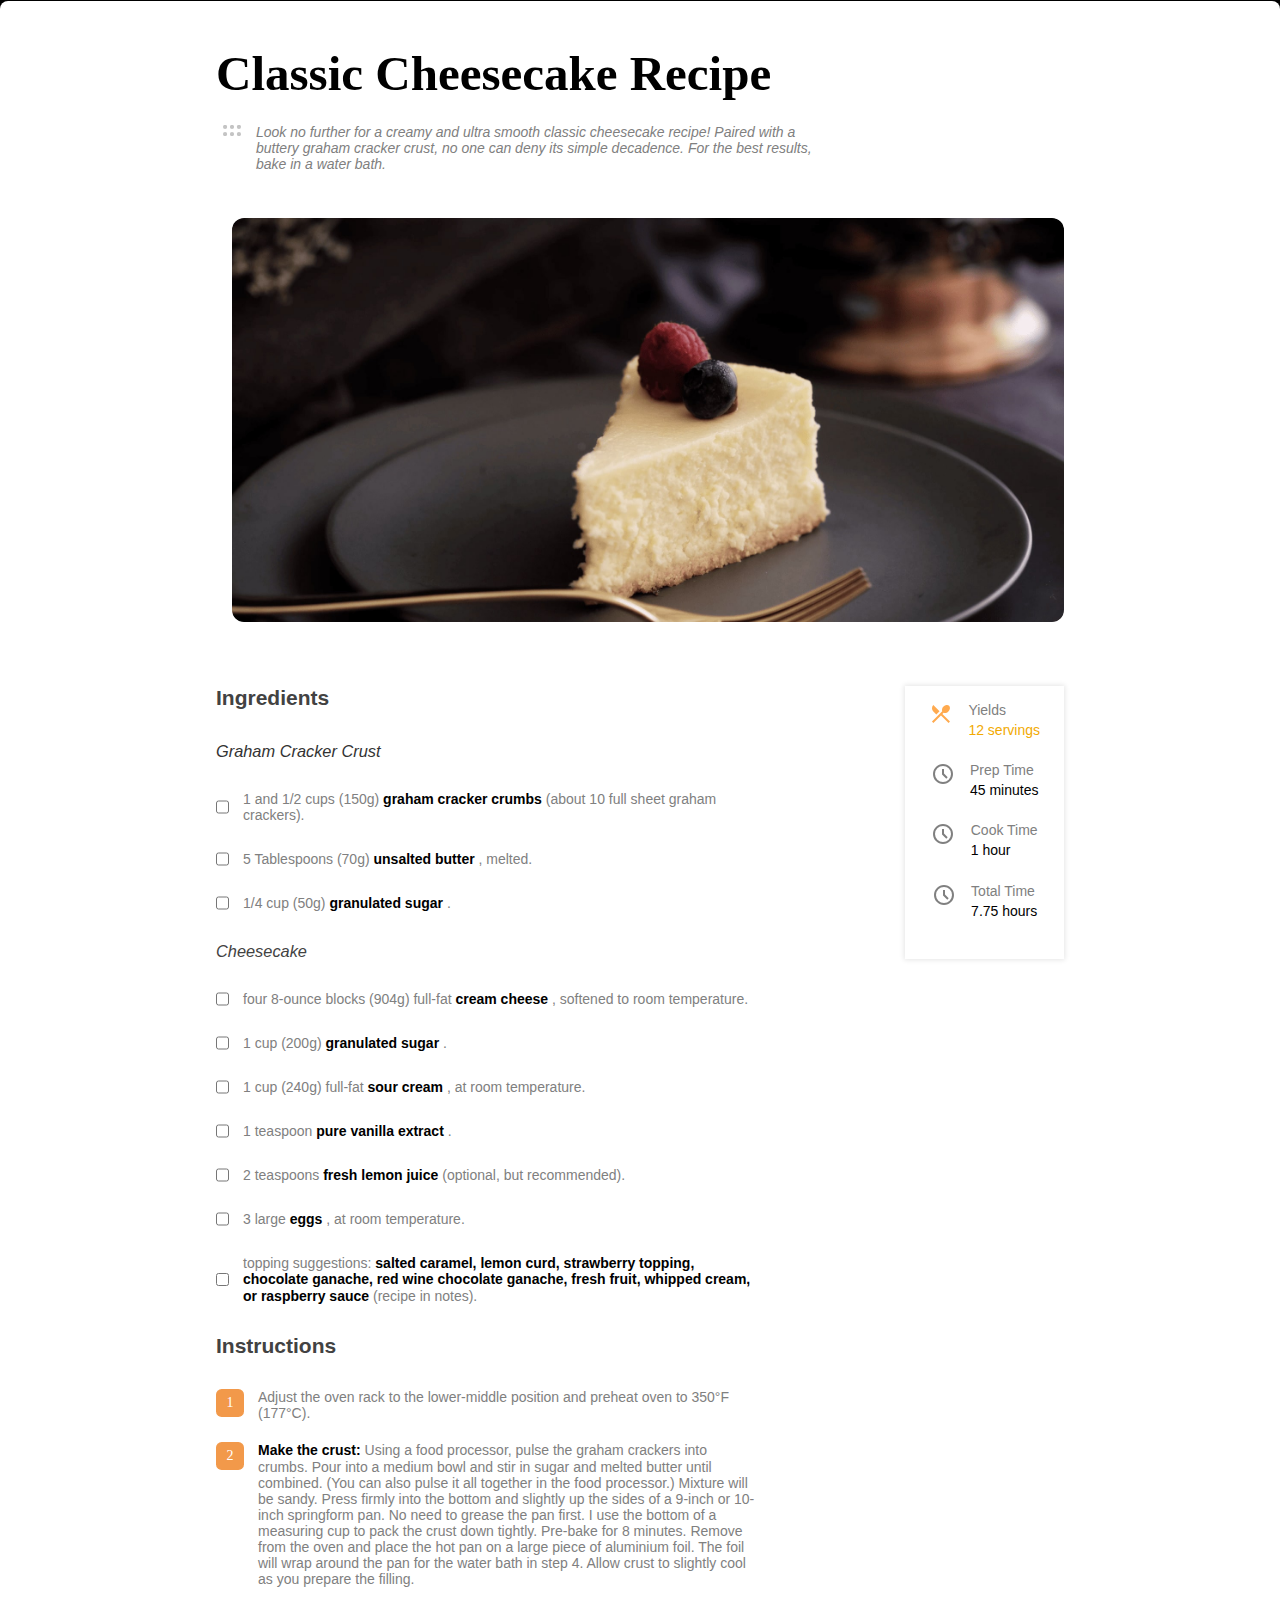
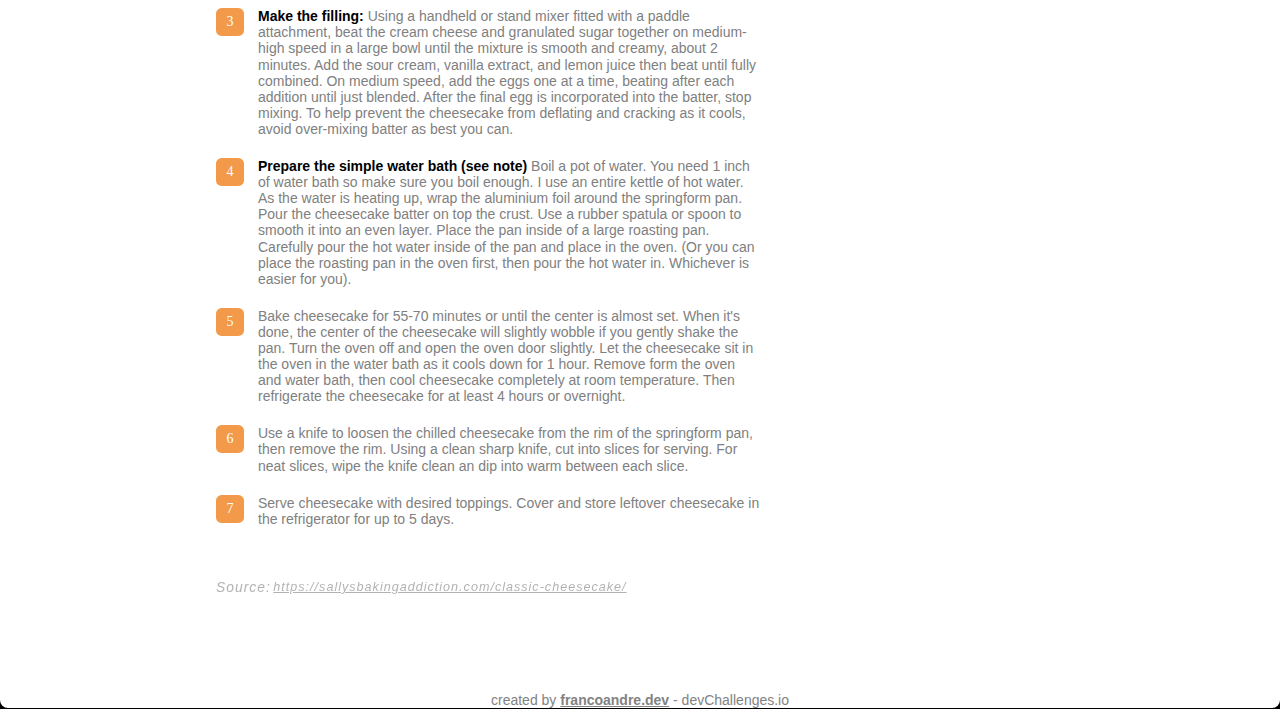
==== index.html @ a110cb69 "perf minimize and non-blocking content when load google fonts" ====
<!DOCTYPE html><html lang="en"><head><meta charset="UTF-8"><meta name="viewport" content="width=device-width,initial-scale=1"><meta name="description" content="Summary simple recipe for  a creamy and ultra smooth classic cheesecake recipe!
    Paired with a buttery graham cracker crust"><meta name="keywords" content="classic cheesecake recipe"><title>Recipe Page</title><link rel="stylesheet" href="./styles.css"><link rel="icon" href="./assets/compress-jpg/dev-challenges-min.jpg"><link rel="shortcut icon" type="image/x-icon" href="https://devchallenges.io/"><link rel="preload" href="https://fonts.googleapis.com/icon?family=Material+Icons" as="style" onload='this.onload=null,this.rel="stylesheet"'><noscript><link href="https://fonts.googleapis.com/css2?family=Poppins:wght@400;500&family=Playfair+Display:wght@700&display=swap&display=swap" rel="stylesheet" type="text/css"></noscript></head><body><main><section class="description"><h1 class="title-recipe" itemprop="title recipe" tabindex="0">Classic Cheesecake Recipe</h1><div id="dots" itemprop="dots"></div><p class="description-recipe">Look no further for a creamy and ultra smooth classic cheesecake recipe! Paired with a buttery graham cracker crust, no one can deny its simple decadence. For the best results, bake in a water bath.</p></section><img class="image-recipe" src="./assets/compress-jpg/classic-cheesecake-min.jpg" tabindex="0" alt="image of a delicious piece of a classic cheesecake" itemprop="classic cheesecake"><article class="info grid-info-icons" itemprop="preview metrics about this recipe" tabindex="0"><section class="icon-section"><img src="./assets/svg/local_dining_FILL0_wght400_GRAD0_opsz24-min.svg" width="24" height="24" alt="Cutlery image" class="icon-info svg-yellow" itemprop="cutlery"><header class="info">Yields</header><p class="info">12 servings</p></section><section class="icon-section"><img src="./assets/svg/schedule_FILL0_wght400_GRAD0_opsz24-min.svg" width="24" height="24" alt="Clock image" class="icon-info svg-gray" itemprop="clock"><header class="info">Prep Time</header><p class="info">45 minutes</p></section><section class="icon-section"><img src="./assets/svg/schedule_FILL0_wght400_GRAD0_opsz24-min.svg" width="24" height="24" alt="Clock image" class="icon-info svg-gray" itemprop="clock"><header class="info">Cook Time</header><p class="info">1 hour</p></section><section class="icon-section"><img src="./assets/svg/schedule_FILL0_wght400_GRAD0_opsz24-min.svg" width="24" height="24" alt="Clock image" class="icon-info svg-gray" itemprop="clock"><header class="info">Total Time</header><p class="info">7.75 hours</p></section></article><article class="ingredients" itemprop="article about the proportion of each ingredient" tabindex="0"><h2 class="subtitle" itemprop="subtitle ingredients">Ingredients</h2><section class="graham-cracker-crust" itemprop="section graham-cracker-crust"><h3>Graham Cracker Crust</h3><div class="list"><input type="checkbox" name="graham-cracker-crumbs" aria-label="150g graham-cracker-crumbs"><p class="description">1 and 1/2 cups (150g)<b>graham cracker crumbs</b>(about 10 full sheet graham crackers).</p></div><div class="list"><input type="checkbox" name="tablespoons" aria-label="70g tablespoons"><p class="description">5 Tablespoons (70g)<b>unsalted butter</b>, melted.</p></div><div class="list"><input type="checkbox" name="granulated-sugar" aria-label="50g granulated-sugar"><p class="description">1/4 cup (50g)<b>granulated sugar</b>.</p></div></section><section class="cheesecake" itemprop="about cheesecake"><h3 class="subtitle" itemprop="subtitle name">Cheesecake</h3><div class="list"><input type="checkbox" name="cream-cheese" aria-label="904g cream cheese"><p class="description">four 8-ounce blocks (904g) full-fat<b>cream cheese</b>, softened to room temperature.</p></div><div class="list"><input type="checkbox" name="granulated-sugar" aria-label="200g granulated sugar"><p class="description">1 cup (200g)<b>granulated sugar</b>.</p></div><div class="list"><input type="checkbox" name="sour-cream" aria-label="240g full-fat sour cream"><p class="description">1 cup (240g) full-fat<b>sour cream</b>, at room temperature.</p></div><div class="list"><input type="checkbox" name="pure-vanilla-extract" aria-label="1 teaspoon pure vanilla extract"><p class="description">1 teaspoon<b>pure vanilla extract</b>.</p></div><div class="list"><input type="checkbox" name="fresh-lemon-juice" aria-label="2 teaspoon fresh-lemon-juice"><p class="description">2 teaspoons<b>fresh lemon juice</b>(optional, but recommended).</p></div><div class="list"><input type="checkbox" name="eggs" aria-label="3 large eggs"><p class="description">3 large<b>eggs</b>, at room temperature.</p></div><div class="list"><input type="checkbox" name="suggestions" aria-label="suggestions"><p class="description">topping suggestions:<b>salted caramel, lemon curd, strawberry topping, chocolate ganache, red wine chocolate ganache, fresh fruit, whipped cream, or raspberry sauce</b>(recipe in notes).</p></div></section></article><article class="instructions" itemprop="instructions recipe" tabindex="0"><h2 class="subtitle" itemprop="subtitle instructions recipe">Instructions</h2><div class="list"><div class="number"><p class="title">1</p></div><p class="explanation">Adjust the oven rack to the lower-middle position and preheat oven to 350°F (177°C).</p></div><div class="list"><div class="number"><p class="title">2</p></div><p class="explanation"><b>Make the crust:</b>Using a food processor, pulse the graham crackers into crumbs. Pour into a medium bowl and stir in sugar and melted butter until combined. (You can also pulse it all together in the food processor.) Mixture will be sandy. Press firmly into the bottom and slightly up the sides of a 9-inch or 10-inch springform pan. No need to grease the pan first. I use the bottom of a measuring cup to pack the crust down tightly. Pre-bake for 8 minutes. Remove from the oven and place the hot pan on a large piece of aluminium foil. The foil will wrap around the pan for the water bath in step 4. Allow crust to slightly cool as you prepare the filling.</p></div><div class="list"><div class="number"><p class="title">3</p></div><p class="explanation"><b>Make the filling:</b>Using a handheld or stand mixer fitted with a paddle attachment, beat the cream cheese and granulated sugar together on medium-high speed in a large bowl until the mixture is smooth and creamy, about 2 minutes. Add the sour cream, vanilla extract, and lemon juice then beat until fully combined. On medium speed, add the eggs one at a time, beating after each addition until just blended. After the final egg is incorporated into the batter, stop mixing. To help prevent the cheesecake from deflating and cracking as it cools, avoid over-mixing batter as best you can.</p></div><div class="list"><div class="number"><p class="title">4</p></div><p class="explanation"><b>Prepare the simple water bath (see note)</b>Boil a pot of water. You need 1 inch of water bath so make sure you boil enough. I use an entire kettle of hot water. As the water is heating up, wrap the aluminium foil around the springform pan. Pour the cheesecake batter on top the crust. Use a rubber spatula or spoon to smooth it into an even layer. Place the pan inside of a large roasting pan. Carefully pour the hot water inside of the pan and place in the oven. (Or you can place the roasting pan in the oven first, then pour the hot water in. Whichever is easier for you).</p></div><div class="list"><div class="number"><p class="title">5</p></div><p class="explanation">Bake cheesecake for 55-70 minutes or until the center is almost set. When it's done, the center of the cheesecake will slightly wobble if you gently shake the pan. Turn the oven off and open the oven door slightly. Let the cheesecake sit in the oven in the water bath as it cools down for 1 hour. Remove form the oven and water bath, then cool cheesecake completely at room temperature. Then refrigerate the cheesecake for at least 4 hours or overnight.</p></div><div class="list"><div class="number"><p class="title">6</p></div><p class="explanation">Use a knife to loosen the chilled cheesecake from the rim of the springform pan, then remove the rim. Using a clean sharp knife, cut into slices for serving. For neat slices, wipe the knife clean an dip into warm between each slice.</p></div><div class="list"><div class="number"><p class="title">7</p></div><p class="explanation">Serve cheesecake with desired toppings. Cover and store leftover cheesecake in the refrigerator for up to 5 days.</p></div></article><article class="source" tabindex="0"><h2 class="subtitle" itemprop="subtitle link original recipe" aria-label="Source:">Source:</h2><a href="https://sallysbakingaddiction.com/classic-cheesecake/" target="_blank" rel="external nofollow" aria-label="link to source recipe" itemref="full original recipe">https://sallysbakingaddiction.com/classic-cheesecake/</a></article><footer><span tabindex="0">created by<b><a href="https://github.com/francoandreDev" target="_blank" rel="external nofollow" itemref="link github owner">francoandre.dev</a></b>- devChallenges.io</span></footer></main></body></html>
---- styles.css ----
@layer normalize,default-styles,styles;@layer normalize{button,hr,input{overflow:visible}progress,sub,sup{vertical-align:baseline}[type="checkbox"],[type="radio"],legend{box-sizing:border-box;padding:0}html{line-height:1.15;-webkit-text-size-adjust:100%}body{margin:0}details,main{display:block}h1{font-size:2em;margin:0.67em 0}hr{box-sizing:content-box;height:0}code,kbd,pre,samp{font-family:monospace,monospace;font-size:1em}a{background-color:transparent}abbr[title]{border-bottom:none;text-decoration:underline;text-decoration:underline dotted}b,strong{font-weight:bolder}small{font-size:80%}sub,sup{font-size:75%;line-height:0;position:relative}sub{bottom:-0.25em}sup{top:-0.5em}img{border-style:none}button,input,optgroup,select,textarea{font-family:inherit;font-size:100%;line-height:1.15;margin:0}button,select{text-transform:none}[type="button"],[type="reset"],[type="submit"],button{-webkit-appearance:button;appearance:button}[type="button"]::-moz-focus-inner,[type="reset"]::-moz-focus-inner,[type="submit"]::-moz-focus-inner,button::-moz-focus-inner{border-style:none;padding:0}[type="button"]:-moz-focusring,[type="reset"]:-moz-focusring,[type="submit"]:-moz-focusring,button:-moz-focusring{outline:ButtonText dotted 1px}fieldset{padding:0.35em 0.75em 0.625em}legend{color:inherit;display:table;max-width:100%;white-space:normal}textarea{overflow:auto}[type="number"]::-webkit-inner-spin-button,[type="number"]::-webkit-outer-spin-button{height:auto}[type="search"]{-webkit-appearance:textfield;appearance:textfield;outline-offset:-2px}[type="search"]::-webkit-search-decoration{-webkit-appearance:none}::-webkit-file-upload-button{-webkit-appearance:button;font:inherit}summary{display:list-item}[hidden],template{display:none}}@layer default-styles{body{font-family:Poppins,sans-serif}ul{padding-left:24px}li{margin-bottom:8px}.welcome{max-width:800px;margin:0 auto}.welcome-text{margin-top:30vh;font-weight:500}.welcome-text p{font-size:1rem;font-weight:400}.welcome-text h1{font-size:1.5rem}.welcome-text a{color:#f7542e}}@layer styles{body,main{display:flex}article.source,h3{font-style:italic}footer b,h2{font-weight:700}:root{--color-light-default:hsl(0,0%,100%);--color-dark-default:hsl(0,0%,0%);--color-dark-subtitle:hsl(0,0%,26%);--color-dark-sub-item:hsl(0,0%,20%);--color-light-text:hsl(0,0%,50%)}::-webkit-scrollbar{display:none}html{scroll-behavior:smooth;scroll-snap-type:y mandatory}body,main{width:100%;height:100%}body{background-color:var(--color-dark-default);color:var(--color-light-text);font-size:10px;padding:1px 0;flex-direction:column;justify-content:center;align-items:center}main{background-color:var(--color-light-default);font-size:1.4em;flex-direction:column;justify-content:space-between;border-radius:0.5rem;gap:1rem;padding:1rem}main > *{margin:0 1rem}main > article:last-of-type{margin-bottom:5rem}section.description{display:grid;grid-template-areas:"title title" "dots description";gap:0 0.5rem}#dots{grid-area:dots;background:url("./assets/svg/6dots-min.svg") center/contain no-repeat;width:2rem;aspect-ratio:3/1;transform:translateY(15px)}.title-recipe{grid-area:title;letter-spacing:0;text-align:left;margin-top:0.8em}.description-recipe{grid-area:description;font-style:italic}h1{margin:0}h2{margin-top:0;margin-bottom:1.5em}h3{font-weight:400;color:var(--color-dark-sub-item)}[class^="title"]{font-family:Playfair Display}.svg-gray ~ p.info,[class^="title"],b{color:var(--color-dark-default)}.subtitle{color:var(--color-dark-subtitle)}img.image-recipe{--border-radius-default:12px;border-radius:var(--border-radius-default)}header.info{color:gray}.svg-yellow{filter:contrast(40%) sepia(1) hue-rotate(315deg) saturate(1000%)brightness(5)}.svg-yellow ~ p.info{color:#f2aa02}.svg-gray{filter:invert(50%)}.grid-info-icons{display:flex;flex-wrap:wrap;justify-content:space-between;align-items:center;gap:1em;padding:1em;--max-width:100%}.grid-info-icons > .icon-section{flex:calc(1 / 3)}.grid-info-icons > .icon-section:first-of-type{min-width:var(--max-width)}.icon-section{display:grid;grid-template-areas:"icon-image header" "icon-image info";justify-content:start;align-items:start;justify-items:start;gap:0 1.1em}.icon-section img.icon-info{grid-area:icon-image}.icon-section header.info{grid-area:header}.icon-section p.info{--fix-height:calc(-1 * 0.75em);grid-area:info;transform:translateY(var(--fix-height))}.list{display:grid;grid-template-areas:"number text";justify-content:flex-start;gap:1em}.list:has(.number){margin:0.5em 0}.list:has(.number) .explanation{margin-top:0}.list p.title{color:inherit;margin:0}.number{grid-area:number;background-color:#f2994a;color:#fff;border-radius:0.4em;width:2em;aspect-ratio:1/1;display:grid;place-items:center}.number > .title{font-size:1em}.explanation{grid-area:text}article.source{color:var(--color-light-text);font-size:0.8em;display:flex;flex-direction:column;justify-content:flex-start;gap:0.2em;opacity:0.6}article.source > h2.subtitle{margin:0;font-weight:400;font-size:1.1em}article.source *{color:inherit}footer{font-weight:500;display:flex;justify-content:center;align-items:flex-end}footer,footer a{color:#828282}b{margin:0 0.5ch}article.instructions p > b:first-child{margin:0;margin-right:0.5ch}@media only screen and (min-width:970px){.title-recipe{margin-top:2.8rem;font-size:3.5em}main{padding:0;display:grid;grid-template-columns:60% 40%;grid-template-areas:"header-section header-section" "image image" "ingredients info" "instructions info" "source info" "footer footer";justify-items:end;justify-content:center;row-gap:1rem}main > *{--padding-horizontal:14rem;margin:0 var(--padding-horizontal)}section.description{grid-area:header-section;gap:0.5rem}.description-recipe{max-width:70%}img.image-recipe{grid-area:image;margin-top:1rem;margin-bottom:3rem;max-width:calc(100vw - 28rem)}.ingredients{grid-area:ingredients}.grid-info-icons{grid-area:info;width:fit-content;height:fit-content;padding:1rem 1.5rem;border-radius:var(--border-radius-default);display:flex;flex-direction:column;justify-content:center;gap:0;box-shadow:0 0 5px 1px rgba(0 0 0 /0.1)}.grid-info-icons > .icon-section{min-width:var(--max-width);justify-content:center}.instructions{grid-area:instructions}.ingredients,.instructions{padding-right:0;margin-right:0}.icon-section header.info,.icon-section p.info{text-wrap:nowrap}article.source{grid-area:source;font-weight:100;font-size:0.9em;letter-spacing:1px;margin:0;padding-top:1rem;width:100%;flex-direction:row;flex-wrap:nowrap;justify-content:flex-start}article.source > h2{padding-left:var(--padding-horizontal)}article.source h2.subtitle{font-weight:inherit}footer{grid-area:footer;margin:auto;display:block;text-align:center}}}
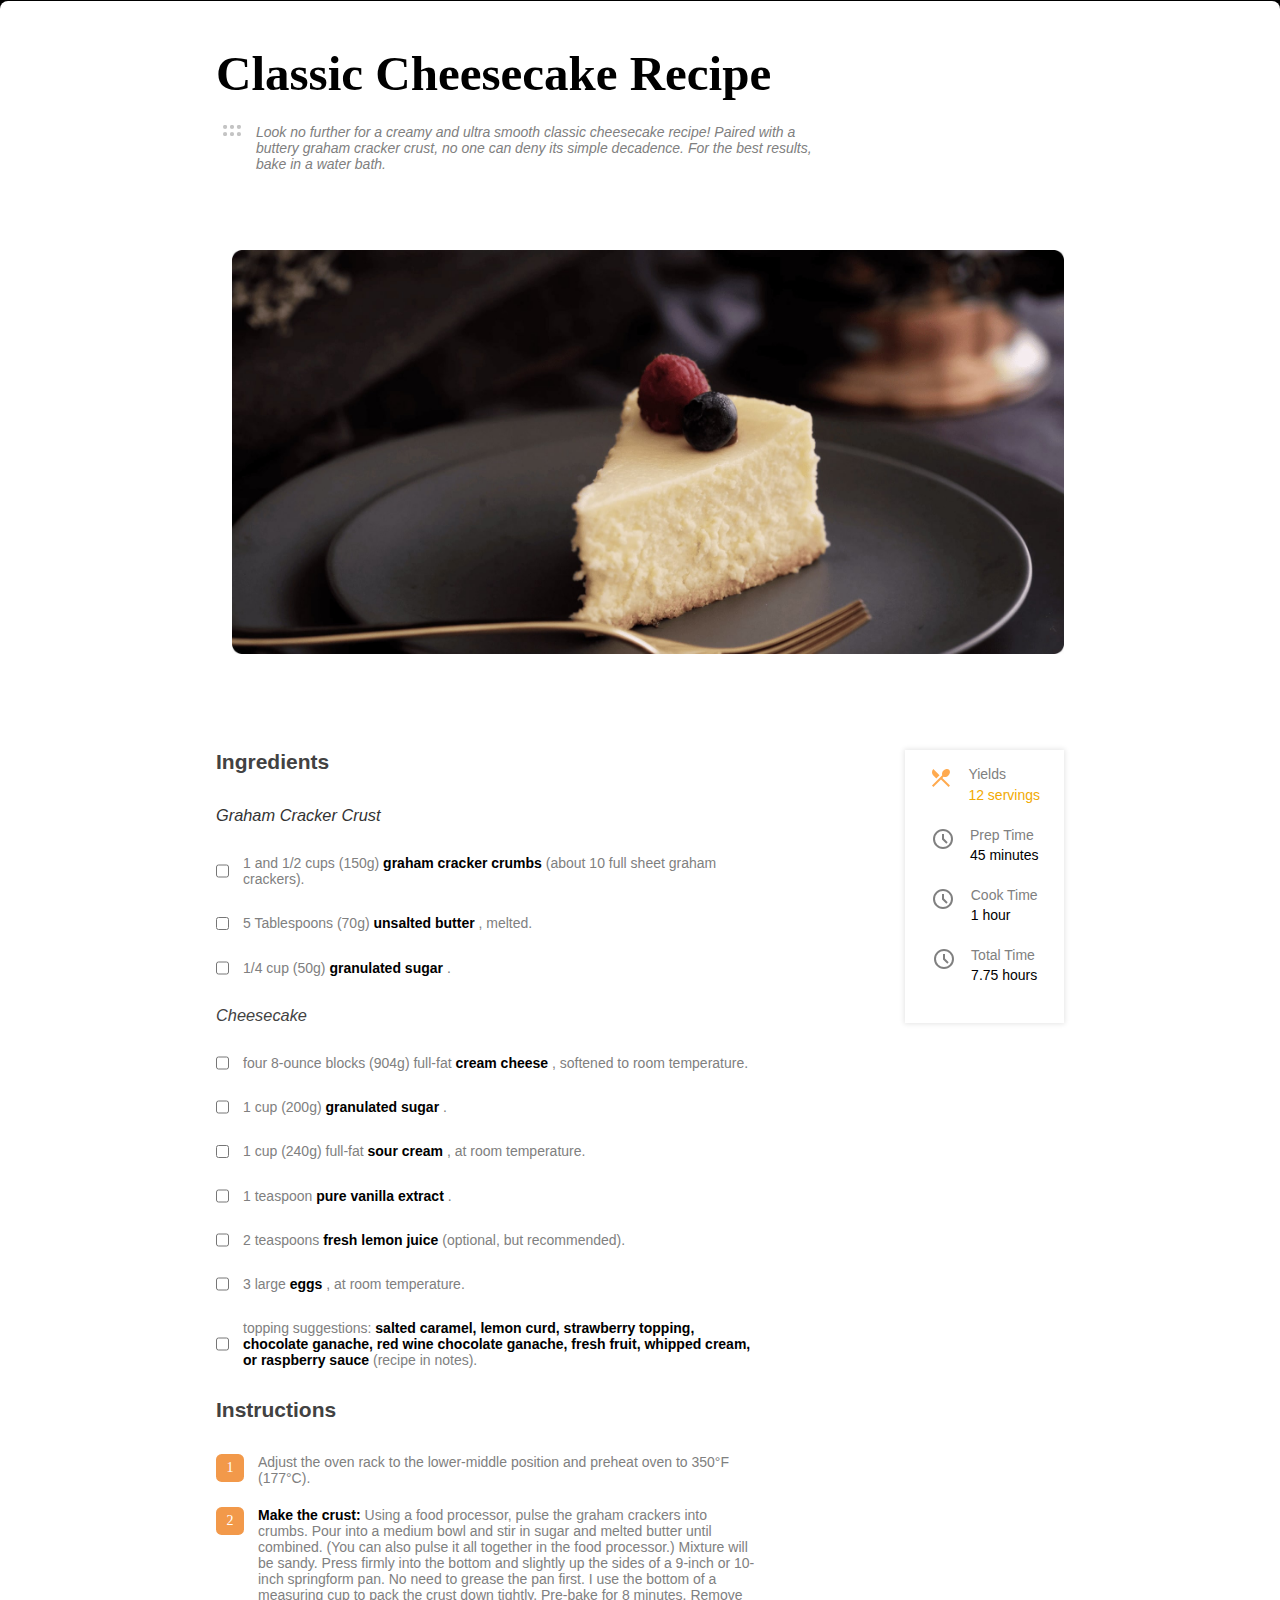
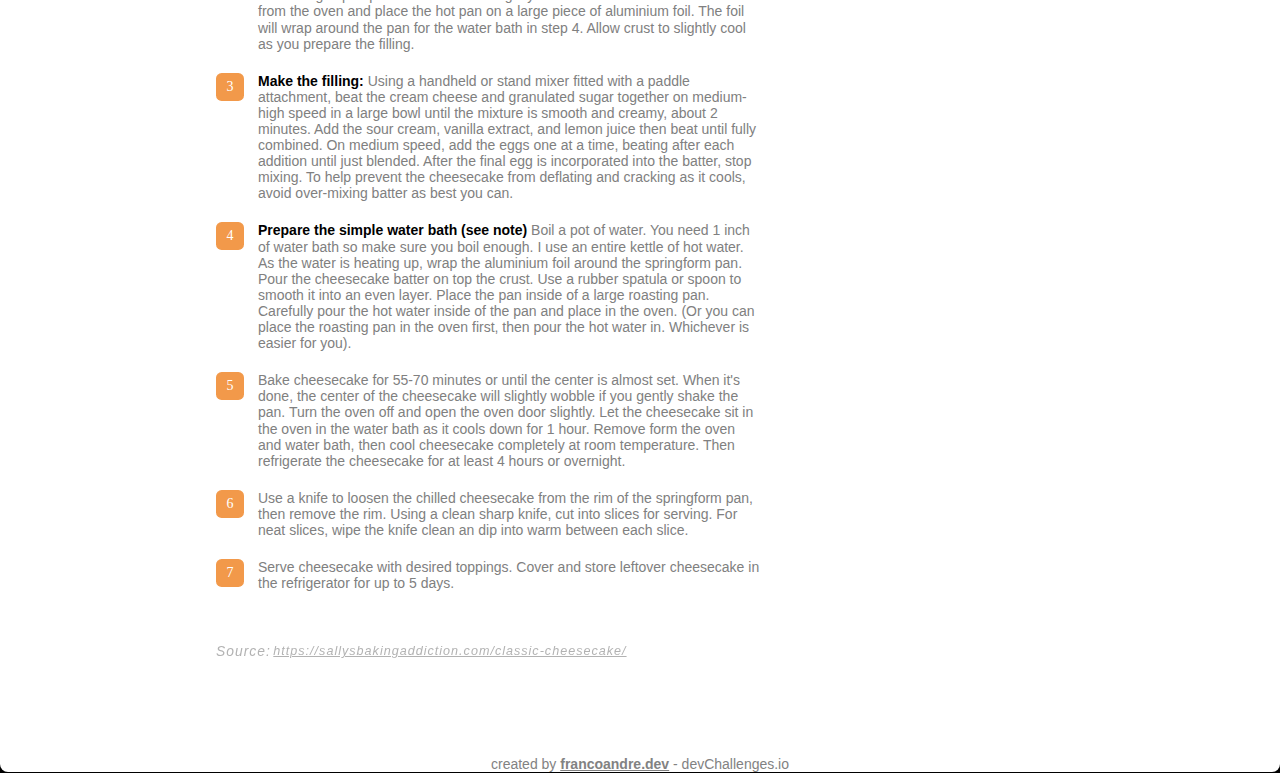
==== commit a9c60e21: "update v 1.0.0 initial metrics update" ====
--- a/index.html
+++ b/index.html
@@ -1,2 +1,184 @@
-<!DOCTYPE html><html lang="en"><head><meta charset="UTF-8"><meta name="viewport" content="width=device-width,initial-scale=1"><meta name="description" content="Summary simple recipe for  a creamy and ultra smooth classic cheesecake recipe!
-    Paired with a buttery graham cracker crust"><meta name="keywords" content="classic cheesecake recipe"><title>Recipe Page</title><link rel="stylesheet" href="./styles.css"><link rel="icon" href="./assets/compress-jpg/dev-challenges-min.jpg"><link rel="shortcut icon" type="image/x-icon" href="https://devchallenges.io/"><link rel="preload" href="https://fonts.googleapis.com/icon?family=Material+Icons" as="style" onload='this.onload=null,this.rel="stylesheet"'><noscript><link href="https://fonts.googleapis.com/css2?family=Poppins:wght@400;500&family=Playfair+Display:wght@700&display=swap&display=swap" rel="stylesheet" type="text/css"></noscript></head><body><main><section class="description"><h1 class="title-recipe" itemprop="title recipe" tabindex="0">Classic Cheesecake Recipe</h1><div id="dots" itemprop="dots"></div><p class="description-recipe">Look no further for a creamy and ultra smooth classic cheesecake recipe! Paired with a buttery graham cracker crust, no one can deny its simple decadence. For the best results, bake in a water bath.</p></section><img class="image-recipe" src="./assets/compress-jpg/classic-cheesecake-min.jpg" tabindex="0" alt="image of a delicious piece of a classic cheesecake" itemprop="classic cheesecake"><article class="info grid-info-icons" itemprop="preview metrics about this recipe" tabindex="0"><section class="icon-section"><img src="./assets/svg/local_dining_FILL0_wght400_GRAD0_opsz24-min.svg" width="24" height="24" alt="Cutlery image" class="icon-info svg-yellow" itemprop="cutlery"><header class="info">Yields</header><p class="info">12 servings</p></section><section class="icon-section"><img src="./assets/svg/schedule_FILL0_wght400_GRAD0_opsz24-min.svg" width="24" height="24" alt="Clock image" class="icon-info svg-gray" itemprop="clock"><header class="info">Prep Time</header><p class="info">45 minutes</p></section><section class="icon-section"><img src="./assets/svg/schedule_FILL0_wght400_GRAD0_opsz24-min.svg" width="24" height="24" alt="Clock image" class="icon-info svg-gray" itemprop="clock"><header class="info">Cook Time</header><p class="info">1 hour</p></section><section class="icon-section"><img src="./assets/svg/schedule_FILL0_wght400_GRAD0_opsz24-min.svg" width="24" height="24" alt="Clock image" class="icon-info svg-gray" itemprop="clock"><header class="info">Total Time</header><p class="info">7.75 hours</p></section></article><article class="ingredients" itemprop="article about the proportion of each ingredient" tabindex="0"><h2 class="subtitle" itemprop="subtitle ingredients">Ingredients</h2><section class="graham-cracker-crust" itemprop="section graham-cracker-crust"><h3>Graham Cracker Crust</h3><div class="list"><input type="checkbox" name="graham-cracker-crumbs" aria-label="150g graham-cracker-crumbs"><p class="description">1 and 1/2 cups (150g)<b>graham cracker crumbs</b>(about 10 full sheet graham crackers).</p></div><div class="list"><input type="checkbox" name="tablespoons" aria-label="70g tablespoons"><p class="description">5 Tablespoons (70g)<b>unsalted butter</b>, melted.</p></div><div class="list"><input type="checkbox" name="granulated-sugar" aria-label="50g granulated-sugar"><p class="description">1/4 cup (50g)<b>granulated sugar</b>.</p></div></section><section class="cheesecake" itemprop="about cheesecake"><h3 class="subtitle" itemprop="subtitle name">Cheesecake</h3><div class="list"><input type="checkbox" name="cream-cheese" aria-label="904g cream cheese"><p class="description">four 8-ounce blocks (904g) full-fat<b>cream cheese</b>, softened to room temperature.</p></div><div class="list"><input type="checkbox" name="granulated-sugar" aria-label="200g granulated sugar"><p class="description">1 cup (200g)<b>granulated sugar</b>.</p></div><div class="list"><input type="checkbox" name="sour-cream" aria-label="240g full-fat sour cream"><p class="description">1 cup (240g) full-fat<b>sour cream</b>, at room temperature.</p></div><div class="list"><input type="checkbox" name="pure-vanilla-extract" aria-label="1 teaspoon pure vanilla extract"><p class="description">1 teaspoon<b>pure vanilla extract</b>.</p></div><div class="list"><input type="checkbox" name="fresh-lemon-juice" aria-label="2 teaspoon fresh-lemon-juice"><p class="description">2 teaspoons<b>fresh lemon juice</b>(optional, but recommended).</p></div><div class="list"><input type="checkbox" name="eggs" aria-label="3 large eggs"><p class="description">3 large<b>eggs</b>, at room temperature.</p></div><div class="list"><input type="checkbox" name="suggestions" aria-label="suggestions"><p class="description">topping suggestions:<b>salted caramel, lemon curd, strawberry topping, chocolate ganache, red wine chocolate ganache, fresh fruit, whipped cream, or raspberry sauce</b>(recipe in notes).</p></div></section></article><article class="instructions" itemprop="instructions recipe" tabindex="0"><h2 class="subtitle" itemprop="subtitle instructions recipe">Instructions</h2><div class="list"><div class="number"><p class="title">1</p></div><p class="explanation">Adjust the oven rack to the lower-middle position and preheat oven to 350°F (177°C).</p></div><div class="list"><div class="number"><p class="title">2</p></div><p class="explanation"><b>Make the crust:</b>Using a food processor, pulse the graham crackers into crumbs. Pour into a medium bowl and stir in sugar and melted butter until combined. (You can also pulse it all together in the food processor.) Mixture will be sandy. Press firmly into the bottom and slightly up the sides of a 9-inch or 10-inch springform pan. No need to grease the pan first. I use the bottom of a measuring cup to pack the crust down tightly. Pre-bake for 8 minutes. Remove from the oven and place the hot pan on a large piece of aluminium foil. The foil will wrap around the pan for the water bath in step 4. Allow crust to slightly cool as you prepare the filling.</p></div><div class="list"><div class="number"><p class="title">3</p></div><p class="explanation"><b>Make the filling:</b>Using a handheld or stand mixer fitted with a paddle attachment, beat the cream cheese and granulated sugar together on medium-high speed in a large bowl until the mixture is smooth and creamy, about 2 minutes. Add the sour cream, vanilla extract, and lemon juice then beat until fully combined. On medium speed, add the eggs one at a time, beating after each addition until just blended. After the final egg is incorporated into the batter, stop mixing. To help prevent the cheesecake from deflating and cracking as it cools, avoid over-mixing batter as best you can.</p></div><div class="list"><div class="number"><p class="title">4</p></div><p class="explanation"><b>Prepare the simple water bath (see note)</b>Boil a pot of water. You need 1 inch of water bath so make sure you boil enough. I use an entire kettle of hot water. As the water is heating up, wrap the aluminium foil around the springform pan. Pour the cheesecake batter on top the crust. Use a rubber spatula or spoon to smooth it into an even layer. Place the pan inside of a large roasting pan. Carefully pour the hot water inside of the pan and place in the oven. (Or you can place the roasting pan in the oven first, then pour the hot water in. Whichever is easier for you).</p></div><div class="list"><div class="number"><p class="title">5</p></div><p class="explanation">Bake cheesecake for 55-70 minutes or until the center is almost set. When it's done, the center of the cheesecake will slightly wobble if you gently shake the pan. Turn the oven off and open the oven door slightly. Let the cheesecake sit in the oven in the water bath as it cools down for 1 hour. Remove form the oven and water bath, then cool cheesecake completely at room temperature. Then refrigerate the cheesecake for at least 4 hours or overnight.</p></div><div class="list"><div class="number"><p class="title">6</p></div><p class="explanation">Use a knife to loosen the chilled cheesecake from the rim of the springform pan, then remove the rim. Using a clean sharp knife, cut into slices for serving. For neat slices, wipe the knife clean an dip into warm between each slice.</p></div><div class="list"><div class="number"><p class="title">7</p></div><p class="explanation">Serve cheesecake with desired toppings. Cover and store leftover cheesecake in the refrigerator for up to 5 days.</p></div></article><article class="source" tabindex="0"><h2 class="subtitle" itemprop="subtitle link original recipe" aria-label="Source:">Source:</h2><a href="https://sallysbakingaddiction.com/classic-cheesecake/" target="_blank" rel="external nofollow" aria-label="link to source recipe" itemref="full original recipe">https://sallysbakingaddiction.com/classic-cheesecake/</a></article><footer><span tabindex="0">created by<b><a href="https://github.com/francoandreDev" target="_blank" rel="external nofollow" itemref="link github owner">francoandre.dev</a></b>- devChallenges.io</span></footer></main></body></html>+<!DOCTYPE html>
+<html lang="en">
+
+<head>
+    <meta charset="UTF-8">
+    <meta name="viewport" content="width=device-width,initial-scale=1">
+    <meta name="description" content="Summary simple recipe for  a creamy and ultra smooth classic cheesecake recipe!
+    Paired with a buttery graham cracker crust">
+    <meta name="keywords" content="classic cheesecake recipe">
+    <title>Recipe Page</title>
+    <link rel="stylesheet" href="./styles.css">
+    <link rel="icon" href="./assets/compress-jpg/dev-challenges-min.jpg">
+    <link rel="shortcut icon" type="image/x-icon" href="https://devchallenges.io/">
+    <link rel="preload" href="https://fonts.googleapis.com/icon?family=Material+Icons" as="style"
+        onload='this.onload=null,this.rel="stylesheet"'><noscript>
+        <link
+            href="https://fonts.googleapis.com/css2?family=Poppins:wght@400;500&family=Playfair+Display:wght@700&display=swap&display=swap"
+            rel="stylesheet" type="text/css">
+    </noscript>
+</head>
+
+<body>
+    <main>
+        <section class="description">
+            <h1 class="title-recipe" itemprop="title recipe" tabindex="0">Classic Cheesecake Recipe</h1>
+            <div id="dots" itemprop="dots"></div>
+            <p class="description-recipe">Look no further for a creamy and ultra smooth classic cheesecake recipe!
+                Paired with a buttery graham cracker crust, no one can deny its simple decadence. For the best results,
+                bake in a water bath.</p>
+        </section>
+        <div class="image-recipe" id="image-cheesecake" tabindex="0"
+            alt="image of a delicious piece of a classic cheesecake" itemprop="classic cheesecake"></div>
+        <article class="info grid-info-icons" itemprop="preview metrics about this recipe" tabindex="0">
+            <section class="icon-section"><img src="./assets/svg/local_dining_FILL0_wght400_GRAD0_opsz24-min.svg"
+                    width="24" height="24" alt="Cutlery image" class="icon-info svg-yellow" itemprop="cutlery">
+                <header class="info">Yields</header>
+                <p class="info">12 servings</p>
+            </section>
+            <section class="icon-section"><img src="./assets/svg/schedule_FILL0_wght400_GRAD0_opsz24-min.svg" width="24"
+                    height="24" alt="Clock image" class="icon-info svg-gray" itemprop="clock">
+                <header class="info">Prep Time</header>
+                <p class="info">45 minutes</p>
+            </section>
+            <section class="icon-section"><img src="./assets/svg/schedule_FILL0_wght400_GRAD0_opsz24-min.svg" width="24"
+                    height="24" alt="Clock image" class="icon-info svg-gray" itemprop="clock">
+                <header class="info">Cook Time</header>
+                <p class="info">1 hour</p>
+            </section>
+            <section class="icon-section"><img src="./assets/svg/schedule_FILL0_wght400_GRAD0_opsz24-min.svg" width="24"
+                    height="24" alt="Clock image" class="icon-info svg-gray" itemprop="clock">
+                <header class="info">Total Time</header>
+                <p class="info">7.75 hours</p>
+            </section>
+        </article>
+        <article class="ingredients" itemprop="article about the proportion of each ingredient" tabindex="0">
+            <h2 class="subtitle" itemprop="subtitle ingredients">Ingredients</h2>
+            <section class="graham-cracker-crust" itemprop="section graham-cracker-crust">
+                <h3>Graham Cracker Crust</h3>
+                <div class="list"><input type="checkbox" name="graham-cracker-crumbs"
+                        aria-label="150g graham-cracker-crumbs">
+                    <p class="description">1 and 1/2 cups (150g)<b>graham cracker crumbs</b>(about 10 full sheet graham
+                        crackers).</p>
+                </div>
+                <div class="list"><input type="checkbox" name="tablespoons" aria-label="70g tablespoons">
+                    <p class="description">5 Tablespoons (70g)<b>unsalted butter</b>, melted.</p>
+                </div>
+                <div class="list"><input type="checkbox" name="granulated-sugar" aria-label="50g granulated-sugar">
+                    <p class="description">1/4 cup (50g)<b>granulated sugar</b>.</p>
+                </div>
+            </section>
+            <section class="cheesecake" itemprop="about cheesecake">
+                <h3 class="subtitle" itemprop="subtitle name">Cheesecake</h3>
+                <div class="list"><input type="checkbox" name="cream-cheese" aria-label="904g cream cheese">
+                    <p class="description">four 8-ounce blocks (904g) full-fat<b>cream cheese</b>, softened to room
+                        temperature.</p>
+                </div>
+                <div class="list"><input type="checkbox" name="granulated-sugar" aria-label="200g granulated sugar">
+                    <p class="description">1 cup (200g)<b>granulated sugar</b>.</p>
+                </div>
+                <div class="list"><input type="checkbox" name="sour-cream" aria-label="240g full-fat sour cream">
+                    <p class="description">1 cup (240g) full-fat<b>sour cream</b>, at room temperature.</p>
+                </div>
+                <div class="list"><input type="checkbox" name="pure-vanilla-extract"
+                        aria-label="1 teaspoon pure vanilla extract">
+                    <p class="description">1 teaspoon<b>pure vanilla extract</b>.</p>
+                </div>
+                <div class="list"><input type="checkbox" name="fresh-lemon-juice"
+                        aria-label="2 teaspoon fresh-lemon-juice">
+                    <p class="description">2 teaspoons<b>fresh lemon juice</b>(optional, but recommended).</p>
+                </div>
+                <div class="list"><input type="checkbox" name="eggs" aria-label="3 large eggs">
+                    <p class="description">3 large<b>eggs</b>, at room temperature.</p>
+                </div>
+                <div class="list"><input type="checkbox" name="suggestions" aria-label="suggestions">
+                    <p class="description">topping suggestions:<b>salted caramel, lemon curd, strawberry topping,
+                            chocolate ganache, red wine chocolate ganache, fresh fruit, whipped cream, or raspberry
+                            sauce</b>(recipe in notes).</p>
+                </div>
+            </section>
+        </article>
+        <article class="instructions" itemprop="instructions recipe" tabindex="0">
+            <h2 class="subtitle" itemprop="subtitle instructions recipe">Instructions</h2>
+            <div class="list">
+                <div class="number">
+                    <p class="title">1</p>
+                </div>
+                <p class="explanation">Adjust the oven rack to the lower-middle position and preheat oven to 350°F
+                    (177°C).</p>
+            </div>
+            <div class="list">
+                <div class="number">
+                    <p class="title">2</p>
+                </div>
+                <p class="explanation"><b>Make the crust:</b>Using a food processor, pulse the graham crackers into
+                    crumbs. Pour into a medium bowl and stir in sugar and melted butter until combined. (You can also
+                    pulse it all together in the food processor.) Mixture will be sandy. Press firmly into the bottom
+                    and slightly up the sides of a 9-inch or 10-inch springform pan. No need to grease the pan first. I
+                    use the bottom of a measuring cup to pack the crust down tightly. Pre-bake for 8 minutes. Remove
+                    from the oven and place the hot pan on a large piece of aluminium foil. The foil will wrap around
+                    the pan for the water bath in step 4. Allow crust to slightly cool as you prepare the filling.</p>
+            </div>
+            <div class="list">
+                <div class="number">
+                    <p class="title">3</p>
+                </div>
+                <p class="explanation"><b>Make the filling:</b>Using a handheld or stand mixer fitted with a paddle
+                    attachment, beat the cream cheese and granulated sugar together on medium-high speed in a large bowl
+                    until the mixture is smooth and creamy, about 2 minutes. Add the sour cream, vanilla extract, and
+                    lemon juice then beat until fully combined. On medium speed, add the eggs one at a time, beating
+                    after each addition until just blended. After the final egg is incorporated into the batter, stop
+                    mixing. To help prevent the cheesecake from deflating and cracking as it cools, avoid over-mixing
+                    batter as best you can.</p>
+            </div>
+            <div class="list">
+                <div class="number">
+                    <p class="title">4</p>
+                </div>
+                <p class="explanation"><b>Prepare the simple water bath (see note)</b>Boil a pot of water. You need 1
+                    inch of water bath so make sure you boil enough. I use an entire kettle of hot water. As the water
+                    is heating up, wrap the aluminium foil around the springform pan. Pour the cheesecake batter on top
+                    the crust. Use a rubber spatula or spoon to smooth it into an even layer. Place the pan inside of a
+                    large roasting pan. Carefully pour the hot water inside of the pan and place in the oven. (Or you
+                    can place the roasting pan in the oven first, then pour the hot water in. Whichever is easier for
+                    you).</p>
+            </div>
+            <div class="list">
+                <div class="number">
+                    <p class="title">5</p>
+                </div>
+                <p class="explanation">Bake cheesecake for 55-70 minutes or until the center is almost set. When it's
+                    done, the center of the cheesecake will slightly wobble if you gently shake the pan. Turn the oven
+                    off and open the oven door slightly. Let the cheesecake sit in the oven in the water bath as it
+                    cools down for 1 hour. Remove form the oven and water bath, then cool cheesecake completely at room
+                    temperature. Then refrigerate the cheesecake for at least 4 hours or overnight.</p>
+            </div>
+            <div class="list">
+                <div class="number">
+                    <p class="title">6</p>
+                </div>
+                <p class="explanation">Use a knife to loosen the chilled cheesecake from the rim of the springform pan,
+                    then remove the rim. Using a clean sharp knife, cut into slices for serving. For neat slices, wipe
+                    the knife clean an dip into warm between each slice.</p>
+            </div>
+            <div class="list">
+                <div class="number">
+                    <p class="title">7</p>
+                </div>
+                <p class="explanation">Serve cheesecake with desired toppings. Cover and store leftover cheesecake in
+                    the refrigerator for up to 5 days.</p>
+            </div>
+        </article>
+        <article class="source" tabindex="0">
+            <h2 class="subtitle" itemprop="subtitle link original recipe" aria-label="Source:">Source:</h2><a
+                href="https://sallysbakingaddiction.com/classic-cheesecake/" target="_blank" rel="external nofollow"
+                aria-label="link to source recipe"
+                itemref="full original recipe">https://sallysbakingaddiction.com/classic-cheesecake/</a>
+        </article>
+        <footer><span tabindex="0">created by<b><a href="https://github.com/francoandreDev" target="_blank"
+                        rel="external nofollow" itemref="link github owner">francoandre.dev</a></b>-
+                devChallenges.io</span></footer>
+    </main>
+</body>
+
+</html>--- a/styles.css
+++ b/styles.css
@@ -1 +1,486 @@
-@layer normalize,default-styles,styles;@layer normalize{button,hr,input{overflow:visible}progress,sub,sup{vertical-align:baseline}[type="checkbox"],[type="radio"],legend{box-sizing:border-box;padding:0}html{line-height:1.15;-webkit-text-size-adjust:100%}body{margin:0}details,main{display:block}h1{font-size:2em;margin:0.67em 0}hr{box-sizing:content-box;height:0}code,kbd,pre,samp{font-family:monospace,monospace;font-size:1em}a{background-color:transparent}abbr[title]{border-bottom:none;text-decoration:underline;text-decoration:underline dotted}b,strong{font-weight:bolder}small{font-size:80%}sub,sup{font-size:75%;line-height:0;position:relative}sub{bottom:-0.25em}sup{top:-0.5em}img{border-style:none}button,input,optgroup,select,textarea{font-family:inherit;font-size:100%;line-height:1.15;margin:0}button,select{text-transform:none}[type="button"],[type="reset"],[type="submit"],button{-webkit-appearance:button;appearance:button}[type="button"]::-moz-focus-inner,[type="reset"]::-moz-focus-inner,[type="submit"]::-moz-focus-inner,button::-moz-focus-inner{border-style:none;padding:0}[type="button"]:-moz-focusring,[type="reset"]:-moz-focusring,[type="submit"]:-moz-focusring,button:-moz-focusring{outline:ButtonText dotted 1px}fieldset{padding:0.35em 0.75em 0.625em}legend{color:inherit;display:table;max-width:100%;white-space:normal}textarea{overflow:auto}[type="number"]::-webkit-inner-spin-button,[type="number"]::-webkit-outer-spin-button{height:auto}[type="search"]{-webkit-appearance:textfield;appearance:textfield;outline-offset:-2px}[type="search"]::-webkit-search-decoration{-webkit-appearance:none}::-webkit-file-upload-button{-webkit-appearance:button;font:inherit}summary{display:list-item}[hidden],template{display:none}}@layer default-styles{body{font-family:Poppins,sans-serif}ul{padding-left:24px}li{margin-bottom:8px}.welcome{max-width:800px;margin:0 auto}.welcome-text{margin-top:30vh;font-weight:500}.welcome-text p{font-size:1rem;font-weight:400}.welcome-text h1{font-size:1.5rem}.welcome-text a{color:#f7542e}}@layer styles{body,main{display:flex}article.source,h3{font-style:italic}footer b,h2{font-weight:700}:root{--color-light-default:hsl(0,0%,100%);--color-dark-default:hsl(0,0%,0%);--color-dark-subtitle:hsl(0,0%,26%);--color-dark-sub-item:hsl(0,0%,20%);--color-light-text:hsl(0,0%,50%)}::-webkit-scrollbar{display:none}html{scroll-behavior:smooth;scroll-snap-type:y mandatory}body,main{width:100%;height:100%}body{background-color:var(--color-dark-default);color:var(--color-light-text);font-size:10px;padding:1px 0;flex-direction:column;justify-content:center;align-items:center}main{background-color:var(--color-light-default);font-size:1.4em;flex-direction:column;justify-content:space-between;border-radius:0.5rem;gap:1rem;padding:1rem}main > *{margin:0 1rem}main > article:last-of-type{margin-bottom:5rem}section.description{display:grid;grid-template-areas:"title title" "dots description";gap:0 0.5rem}#dots{grid-area:dots;background:url("./assets/svg/6dots-min.svg") center/contain no-repeat;width:2rem;aspect-ratio:3/1;transform:translateY(15px)}.title-recipe{grid-area:title;letter-spacing:0;text-align:left;margin-top:0.8em}.description-recipe{grid-area:description;font-style:italic}h1{margin:0}h2{margin-top:0;margin-bottom:1.5em}h3{font-weight:400;color:var(--color-dark-sub-item)}[class^="title"]{font-family:Playfair Display}.svg-gray ~ p.info,[class^="title"],b{color:var(--color-dark-default)}.subtitle{color:var(--color-dark-subtitle)}img.image-recipe{--border-radius-default:12px;border-radius:var(--border-radius-default)}header.info{color:gray}.svg-yellow{filter:contrast(40%) sepia(1) hue-rotate(315deg) saturate(1000%)brightness(5)}.svg-yellow ~ p.info{color:#f2aa02}.svg-gray{filter:invert(50%)}.grid-info-icons{display:flex;flex-wrap:wrap;justify-content:space-between;align-items:center;gap:1em;padding:1em;--max-width:100%}.grid-info-icons > .icon-section{flex:calc(1 / 3)}.grid-info-icons > .icon-section:first-of-type{min-width:var(--max-width)}.icon-section{display:grid;grid-template-areas:"icon-image header" "icon-image info";justify-content:start;align-items:start;justify-items:start;gap:0 1.1em}.icon-section img.icon-info{grid-area:icon-image}.icon-section header.info{grid-area:header}.icon-section p.info{--fix-height:calc(-1 * 0.75em);grid-area:info;transform:translateY(var(--fix-height))}.list{display:grid;grid-template-areas:"number text";justify-content:flex-start;gap:1em}.list:has(.number){margin:0.5em 0}.list:has(.number) .explanation{margin-top:0}.list p.title{color:inherit;margin:0}.number{grid-area:number;background-color:#f2994a;color:#fff;border-radius:0.4em;width:2em;aspect-ratio:1/1;display:grid;place-items:center}.number > .title{font-size:1em}.explanation{grid-area:text}article.source{color:var(--color-light-text);font-size:0.8em;display:flex;flex-direction:column;justify-content:flex-start;gap:0.2em;opacity:0.6}article.source > h2.subtitle{margin:0;font-weight:400;font-size:1.1em}article.source *{color:inherit}footer{font-weight:500;display:flex;justify-content:center;align-items:flex-end}footer,footer a{color:#828282}b{margin:0 0.5ch}article.instructions p > b:first-child{margin:0;margin-right:0.5ch}@media only screen and (min-width:970px){.title-recipe{margin-top:2.8rem;font-size:3.5em}main{padding:0;display:grid;grid-template-columns:60% 40%;grid-template-areas:"header-section header-section" "image image" "ingredients info" "instructions info" "source info" "footer footer";justify-items:end;justify-content:center;row-gap:1rem}main > *{--padding-horizontal:14rem;margin:0 var(--padding-horizontal)}section.description{grid-area:header-section;gap:0.5rem}.description-recipe{max-width:70%}img.image-recipe{grid-area:image;margin-top:1rem;margin-bottom:3rem;max-width:calc(100vw - 28rem)}.ingredients{grid-area:ingredients}.grid-info-icons{grid-area:info;width:fit-content;height:fit-content;padding:1rem 1.5rem;border-radius:var(--border-radius-default);display:flex;flex-direction:column;justify-content:center;gap:0;box-shadow:0 0 5px 1px rgba(0 0 0 /0.1)}.grid-info-icons > .icon-section{min-width:var(--max-width);justify-content:center}.instructions{grid-area:instructions}.ingredients,.instructions{padding-right:0;margin-right:0}.icon-section header.info,.icon-section p.info{text-wrap:nowrap}article.source{grid-area:source;font-weight:100;font-size:0.9em;letter-spacing:1px;margin:0;padding-top:1rem;width:100%;flex-direction:row;flex-wrap:nowrap;justify-content:flex-start}article.source > h2{padding-left:var(--padding-horizontal)}article.source h2.subtitle{font-weight:inherit}footer{grid-area:footer;margin:auto;display:block;text-align:center}}}+@layer normalize,default-styles,styles;
+@layer normalize {
+    button,
+    hr,
+    input {
+        overflow: visible;
+    }
+    progress,
+    sub,
+    sup {
+        vertical-align: baseline;
+    }
+    [type="checkbox"],
+    [type="radio"],
+    legend {
+        box-sizing: border-box;
+        padding: 0;
+    }
+    html {
+        line-height: 1.15;
+        -webkit-text-size-adjust: 100%;
+    }
+    body {
+        margin: 0;
+    }
+    details,
+    main {
+        display: block;
+    }
+    h1 {
+        font-size: 2em;
+        margin: 0.67em 0;
+    }
+    hr {
+        box-sizing: content-box;
+        height: 0;
+    }
+    code,
+    kbd,
+    pre,
+    samp {
+        font-family: monospace, monospace;
+        font-size: 1em;
+    }
+    a {
+        background-color: transparent;
+    }
+    abbr[title] {
+        border-bottom: none;
+        text-decoration: underline;
+        text-decoration: underline dotted;
+    }
+    b,
+    strong {
+        font-weight: bolder;
+    }
+    small {
+        font-size: 80%;
+    }
+    sub,
+    sup {
+        font-size: 75%;
+        line-height: 0;
+        position: relative;
+    }
+    sub {
+        bottom: -0.25em;
+    }
+    sup {
+        top: -0.5em;
+    }
+    img {
+        border-style: none;
+    }
+    button,
+    input,
+    optgroup,
+    select,
+    textarea {
+        font-family: inherit;
+        font-size: 100%;
+        line-height: 1.15;
+        margin: 0;
+    }
+    button,
+    select {
+        text-transform: none;
+    }
+    [type="button"],
+    [type="reset"],
+    [type="submit"],
+    button {
+        -webkit-appearance: button;
+        appearance: button;
+    }
+    [type="button"]::-moz-focus-inner,
+    [type="reset"]::-moz-focus-inner,
+    [type="submit"]::-moz-focus-inner,
+    button::-moz-focus-inner {
+        border-style: none;
+        padding: 0;
+    }
+    [type="button"]:-moz-focusring,
+    [type="reset"]:-moz-focusring,
+    [type="submit"]:-moz-focusring,
+    button:-moz-focusring {
+        outline: ButtonText dotted 1px;
+    }
+    fieldset {
+        padding: 0.35em 0.75em 0.625em;
+    }
+    legend {
+        color: inherit;
+        display: table;
+        max-width: 100%;
+        white-space: normal;
+    }
+    textarea {
+        overflow: auto;
+    }
+    [type="number"]::-webkit-inner-spin-button,
+    [type="number"]::-webkit-outer-spin-button {
+        height: auto;
+    }
+    [type="search"] {
+        -webkit-appearance: textfield;
+        appearance: textfield;
+        outline-offset: -2px;
+    }
+    [type="search"]::-webkit-search-decoration {
+        -webkit-appearance: none;
+    }
+    ::-webkit-file-upload-button {
+        -webkit-appearance: button;
+        font: inherit;
+    }
+    summary {
+        display: list-item;
+    }
+    [hidden],
+    template {
+        display: none;
+    }
+}
+@layer default-styles {
+    body {
+        font-family: Poppins, sans-serif;
+    }
+    ul {
+        padding-left: 24px;
+    }
+    li {
+        margin-bottom: 8px;
+    }
+    .welcome {
+        max-width: 800px;
+        margin: 0 auto;
+    }
+    .welcome-text {
+        margin-top: 30vh;
+        font-weight: 500;
+    }
+    .welcome-text p {
+        font-size: 1rem;
+        font-weight: 400;
+    }
+    .welcome-text h1 {
+        font-size: 1.5rem;
+    }
+    .welcome-text a {
+        color: #f7542e;
+    }
+}
+@layer styles {
+    body,
+    main {
+        display: flex;
+    }
+    article.source,
+    h3 {
+        font-style: italic;
+    }
+    footer b,
+    h2 {
+        font-weight: 700;
+    }
+    :root {
+        --color-light-default: hsl(0, 0%, 100%);
+        --color-dark-default: hsl(0, 0%, 0%);
+        --color-dark-subtitle: hsl(0, 0%, 26%);
+        --color-dark-sub-item: hsl(0, 0%, 20%);
+        --color-light-text: hsl(0, 0%, 50%);
+    }
+    ::-webkit-scrollbar {
+        display: none;
+    }
+    html {
+        scroll-behavior: smooth;
+        scroll-snap-type: y mandatory;
+    }
+    body,
+    main {
+        width: 100%;
+        height: 100%;
+    }
+    body {
+        background-color: var(--color-dark-default);
+        color: var(--color-light-text);
+        font-size: 10px;
+        padding: 1px 0;
+        flex-direction: column;
+        justify-content: center;
+        align-items: center;
+    }
+    main {
+        background-color: var(--color-light-default);
+        font-size: 1.4em;
+        flex-direction: column;
+        justify-content: space-between;
+        border-radius: 0.5rem;
+        gap: 1rem;
+        padding: 1rem;
+    }
+    main > * {
+        margin: 0 1rem;
+    }
+    main > article:last-of-type {
+        margin-bottom: 5rem;
+    }
+    section.description {
+        display: grid;
+        grid-template-areas: "title title" "dots description";
+        gap: 0 0.5rem;
+    }
+    #dots {
+        grid-area: dots;
+        background: url("./assets/svg/6dots-min.svg") center/contain no-repeat;
+        width: 2rem;
+        aspect-ratio: 3/1;
+        transform: translateY(15px);
+    }
+    .title-recipe {
+        grid-area: title;
+        letter-spacing: 0;
+        text-align: left;
+        margin-top: 0.8em;
+    }
+    .description-recipe {
+        grid-area: description;
+        font-style: italic;
+    }
+    h1 {
+        margin: 0;
+    }
+    h2 {
+        margin-top: 0;
+        margin-bottom: 1.5em;
+    }
+    h3 {
+        font-weight: 400;
+        color: var(--color-dark-sub-item);
+    }
+    [class^="title"] {
+        font-family: Playfair Display;
+    }
+    .svg-gray ~ p.info,
+    [class^="title"],
+    b {
+        color: var(--color-dark-default);
+    }
+    .subtitle {
+        color: var(--color-dark-subtitle);
+    }
+    #image-cheesecake {
+        background-image: url("./assets/compress-jpg/classic-cheesecake-min.jpg");
+        background-size: contain;
+        background-repeat: no-repeat;
+        background-position: center;
+        width: clamp(300px, 100%, 95vw);
+        aspect-ratio: 16/9;
+    }
+    .image-recipe {
+        --border-radius-default: 12px;
+        border-radius: var(--border-radius-default);
+    }
+    header.info {
+        color: gray;
+    }
+    .svg-yellow {
+        filter: contrast(40%) sepia(1) hue-rotate(315deg) saturate(1000%)
+            brightness(5);
+    }
+    .svg-yellow ~ p.info {
+        color: #f2aa02;
+    }
+    .svg-gray {
+        filter: invert(50%);
+    }
+    .grid-info-icons {
+        display: flex;
+        flex-wrap: wrap;
+        justify-content: space-between;
+        align-items: center;
+        gap: 1em;
+        padding: 1em;
+        --max-width: 100%;
+    }
+    .grid-info-icons > .icon-section {
+        flex: calc(1 / 3);
+    }
+    .grid-info-icons > .icon-section:first-of-type {
+        min-width: var(--max-width);
+    }
+    .icon-section {
+        display: grid;
+        grid-template-areas: "icon-image header" "icon-image info";
+        justify-content: start;
+        align-items: start;
+        justify-items: start;
+        gap: 0 1.1em;
+    }
+    .icon-section img.icon-info {
+        grid-area: icon-image;
+    }
+    .icon-section header.info {
+        grid-area: header;
+    }
+    .icon-section p.info {
+        --fix-height: calc(-1 * 0.75em);
+        grid-area: info;
+        transform: translateY(var(--fix-height));
+    }
+    .list {
+        display: grid;
+        grid-template-areas: "number text";
+        justify-content: flex-start;
+        gap: 1em;
+    }
+    .list:has(.number) {
+        margin: 0.5em 0;
+    }
+    .list:has(.number) .explanation {
+        margin-top: 0;
+    }
+    .list p.title {
+        color: inherit;
+        margin: 0;
+    }
+    .number {
+        grid-area: number;
+        background-color: #f2994a;
+        color: #fff;
+        border-radius: 0.4em;
+        width: 2em;
+        aspect-ratio: 1/1;
+        display: grid;
+        place-items: center;
+    }
+    .number > .title {
+        font-size: 1em;
+    }
+    .explanation {
+        grid-area: text;
+    }
+    article.source {
+        color: var(--color-light-text);
+        font-size: 0.8em;
+        display: flex;
+        flex-direction: column;
+        justify-content: flex-start;
+        gap: 0.2em;
+        opacity: 0.6;
+    }
+    article.source > h2.subtitle {
+        margin: 0;
+        font-weight: 400;
+        font-size: 1.1em;
+    }
+    article.source * {
+        color: inherit;
+    }
+    footer {
+        font-weight: 500;
+        display: flex;
+        justify-content: center;
+        align-items: flex-end;
+    }
+    footer,
+    footer a {
+        color: #828282;
+    }
+    b {
+        margin: 0 0.5ch;
+    }
+    article.instructions p > b:first-child {
+        margin: 0;
+        margin-right: 0.5ch;
+    }
+    @media only screen and (min-width: 970px) {
+        .title-recipe {
+            margin-top: 2.8rem;
+            font-size: 3.5em;
+        }
+        main {
+            padding: 0;
+            display: grid;
+            grid-template-columns: 60% 40%;
+            grid-template-areas: "header-section header-section" "image image" "ingredients info" "instructions info" "source info" "footer footer";
+            justify-items: end;
+            justify-content: center;
+            row-gap: 1rem;
+        }
+        main > * {
+            --padding-horizontal: 14rem;
+            margin: 0 var(--padding-horizontal);
+        }
+        section.description {
+            grid-area: header-section;
+            gap: 0.5rem;
+        }
+        .description-recipe {
+            max-width: 70%;
+        }
+        .image-recipe {
+            grid-area: image;
+            margin-top: 1rem;
+            margin-bottom: 3rem;
+            max-width: calc(100vw - 28rem);
+        }
+        .ingredients {
+            grid-area: ingredients;
+        }
+        .grid-info-icons {
+            grid-area: info;
+            width: fit-content;
+            height: fit-content;
+            padding: 1rem 1.5rem;
+            border-radius: var(--border-radius-default);
+            display: flex;
+            flex-direction: column;
+            justify-content: center;
+            gap: 0;
+            box-shadow: 0 0 5px 1px rgba(0 0 0 /0.1);
+        }
+        .grid-info-icons > .icon-section {
+            min-width: var(--max-width);
+            justify-content: center;
+        }
+        .instructions {
+            grid-area: instructions;
+        }
+        .ingredients,
+        .instructions {
+            padding-right: 0;
+            margin-right: 0;
+        }
+        .icon-section header.info,
+        .icon-section p.info {
+            text-wrap: nowrap;
+        }
+        article.source {
+            grid-area: source;
+            font-weight: 100;
+            font-size: 0.9em;
+            letter-spacing: 1px;
+            margin: 0;
+            padding-top: 1rem;
+            width: 100%;
+            flex-direction: row;
+            flex-wrap: nowrap;
+            justify-content: flex-start;
+        }
+        article.source > h2 {
+            padding-left: var(--padding-horizontal);
+        }
+        article.source h2.subtitle {
+            font-weight: inherit;
+        }
+        footer {
+            grid-area: footer;
+            margin: auto;
+            display: block;
+            text-align: center;
+        }
+    }
+}
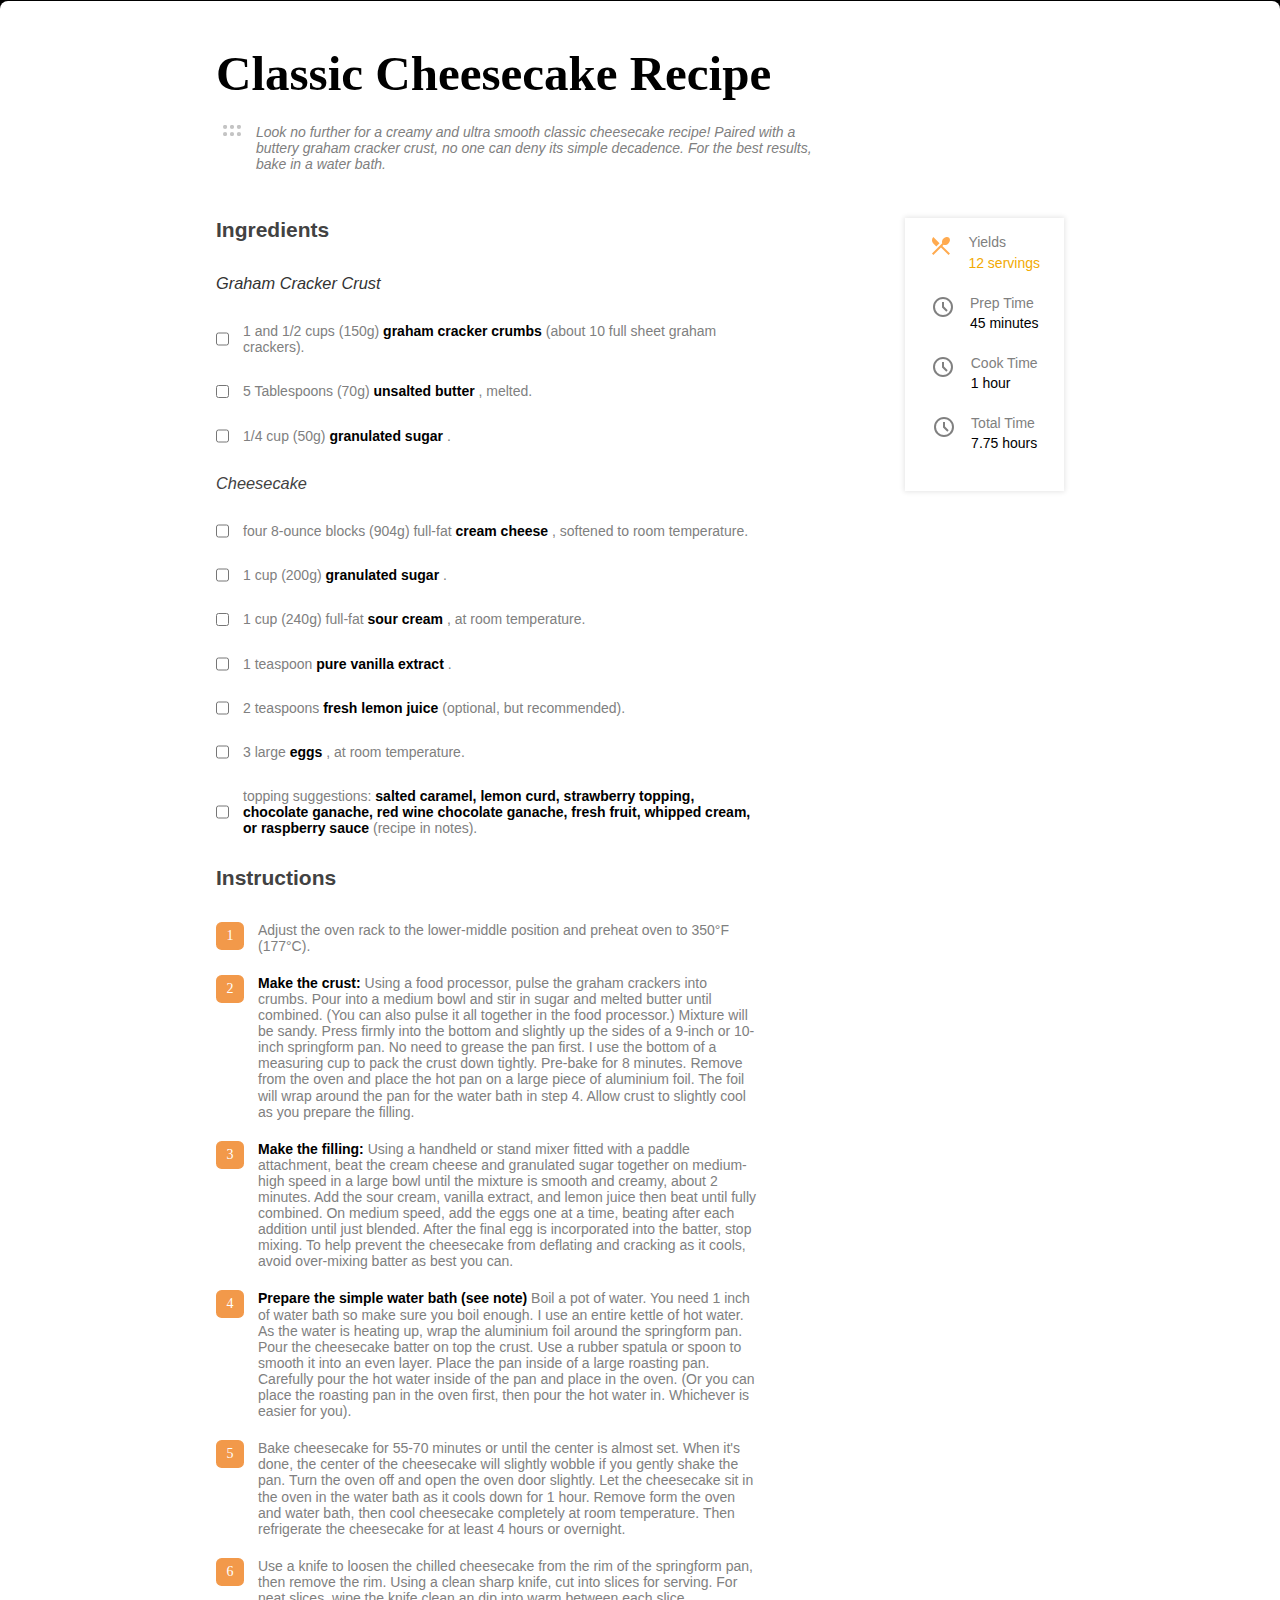
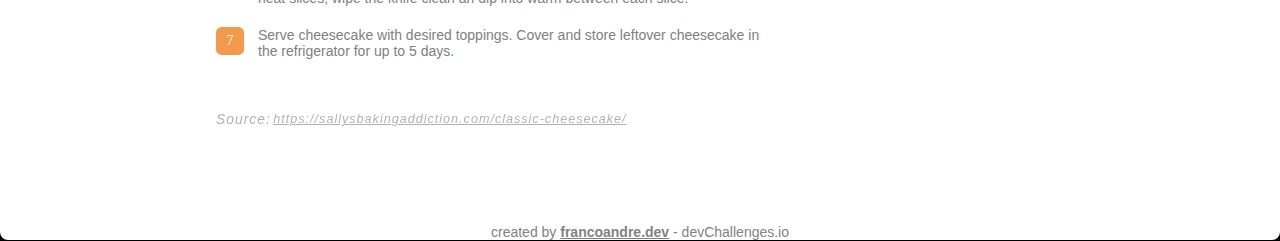
==== commit 574293e9: "perf update v 1.0.1" ====
--- a/index.html
+++ b/index.html
@@ -1,184 +1 @@
-<!DOCTYPE html>
-<html lang="en">
-
-<head>
-    <meta charset="UTF-8">
-    <meta name="viewport" content="width=device-width,initial-scale=1">
-    <meta name="description" content="Summary simple recipe for  a creamy and ultra smooth classic cheesecake recipe!
-    Paired with a buttery graham cracker crust">
-    <meta name="keywords" content="classic cheesecake recipe">
-    <title>Recipe Page</title>
-    <link rel="stylesheet" href="./styles.css">
-    <link rel="icon" href="./assets/compress-jpg/dev-challenges-min.jpg">
-    <link rel="shortcut icon" type="image/x-icon" href="https://devchallenges.io/">
-    <link rel="preload" href="https://fonts.googleapis.com/icon?family=Material+Icons" as="style"
-        onload='this.onload=null,this.rel="stylesheet"'><noscript>
-        <link
-            href="https://fonts.googleapis.com/css2?family=Poppins:wght@400;500&family=Playfair+Display:wght@700&display=swap&display=swap"
-            rel="stylesheet" type="text/css">
-    </noscript>
-</head>
-
-<body>
-    <main>
-        <section class="description">
-            <h1 class="title-recipe" itemprop="title recipe" tabindex="0">Classic Cheesecake Recipe</h1>
-            <div id="dots" itemprop="dots"></div>
-            <p class="description-recipe">Look no further for a creamy and ultra smooth classic cheesecake recipe!
-                Paired with a buttery graham cracker crust, no one can deny its simple decadence. For the best results,
-                bake in a water bath.</p>
-        </section>
-        <div class="image-recipe" id="image-cheesecake" tabindex="0"
-            alt="image of a delicious piece of a classic cheesecake" itemprop="classic cheesecake"></div>
-        <article class="info grid-info-icons" itemprop="preview metrics about this recipe" tabindex="0">
-            <section class="icon-section"><img src="./assets/svg/local_dining_FILL0_wght400_GRAD0_opsz24-min.svg"
-                    width="24" height="24" alt="Cutlery image" class="icon-info svg-yellow" itemprop="cutlery">
-                <header class="info">Yields</header>
-                <p class="info">12 servings</p>
-            </section>
-            <section class="icon-section"><img src="./assets/svg/schedule_FILL0_wght400_GRAD0_opsz24-min.svg" width="24"
-                    height="24" alt="Clock image" class="icon-info svg-gray" itemprop="clock">
-                <header class="info">Prep Time</header>
-                <p class="info">45 minutes</p>
-            </section>
-            <section class="icon-section"><img src="./assets/svg/schedule_FILL0_wght400_GRAD0_opsz24-min.svg" width="24"
-                    height="24" alt="Clock image" class="icon-info svg-gray" itemprop="clock">
-                <header class="info">Cook Time</header>
-                <p class="info">1 hour</p>
-            </section>
-            <section class="icon-section"><img src="./assets/svg/schedule_FILL0_wght400_GRAD0_opsz24-min.svg" width="24"
-                    height="24" alt="Clock image" class="icon-info svg-gray" itemprop="clock">
-                <header class="info">Total Time</header>
-                <p class="info">7.75 hours</p>
-            </section>
-        </article>
-        <article class="ingredients" itemprop="article about the proportion of each ingredient" tabindex="0">
-            <h2 class="subtitle" itemprop="subtitle ingredients">Ingredients</h2>
-            <section class="graham-cracker-crust" itemprop="section graham-cracker-crust">
-                <h3>Graham Cracker Crust</h3>
-                <div class="list"><input type="checkbox" name="graham-cracker-crumbs"
-                        aria-label="150g graham-cracker-crumbs">
-                    <p class="description">1 and 1/2 cups (150g)<b>graham cracker crumbs</b>(about 10 full sheet graham
-                        crackers).</p>
-                </div>
-                <div class="list"><input type="checkbox" name="tablespoons" aria-label="70g tablespoons">
-                    <p class="description">5 Tablespoons (70g)<b>unsalted butter</b>, melted.</p>
-                </div>
-                <div class="list"><input type="checkbox" name="granulated-sugar" aria-label="50g granulated-sugar">
-                    <p class="description">1/4 cup (50g)<b>granulated sugar</b>.</p>
-                </div>
-            </section>
-            <section class="cheesecake" itemprop="about cheesecake">
-                <h3 class="subtitle" itemprop="subtitle name">Cheesecake</h3>
-                <div class="list"><input type="checkbox" name="cream-cheese" aria-label="904g cream cheese">
-                    <p class="description">four 8-ounce blocks (904g) full-fat<b>cream cheese</b>, softened to room
-                        temperature.</p>
-                </div>
-                <div class="list"><input type="checkbox" name="granulated-sugar" aria-label="200g granulated sugar">
-                    <p class="description">1 cup (200g)<b>granulated sugar</b>.</p>
-                </div>
-                <div class="list"><input type="checkbox" name="sour-cream" aria-label="240g full-fat sour cream">
-                    <p class="description">1 cup (240g) full-fat<b>sour cream</b>, at room temperature.</p>
-                </div>
-                <div class="list"><input type="checkbox" name="pure-vanilla-extract"
-                        aria-label="1 teaspoon pure vanilla extract">
-                    <p class="description">1 teaspoon<b>pure vanilla extract</b>.</p>
-                </div>
-                <div class="list"><input type="checkbox" name="fresh-lemon-juice"
-                        aria-label="2 teaspoon fresh-lemon-juice">
-                    <p class="description">2 teaspoons<b>fresh lemon juice</b>(optional, but recommended).</p>
-                </div>
-                <div class="list"><input type="checkbox" name="eggs" aria-label="3 large eggs">
-                    <p class="description">3 large<b>eggs</b>, at room temperature.</p>
-                </div>
-                <div class="list"><input type="checkbox" name="suggestions" aria-label="suggestions">
-                    <p class="description">topping suggestions:<b>salted caramel, lemon curd, strawberry topping,
-                            chocolate ganache, red wine chocolate ganache, fresh fruit, whipped cream, or raspberry
-                            sauce</b>(recipe in notes).</p>
-                </div>
-            </section>
-        </article>
-        <article class="instructions" itemprop="instructions recipe" tabindex="0">
-            <h2 class="subtitle" itemprop="subtitle instructions recipe">Instructions</h2>
-            <div class="list">
-                <div class="number">
-                    <p class="title">1</p>
-                </div>
-                <p class="explanation">Adjust the oven rack to the lower-middle position and preheat oven to 350°F
-                    (177°C).</p>
-            </div>
-            <div class="list">
-                <div class="number">
-                    <p class="title">2</p>
-                </div>
-                <p class="explanation"><b>Make the crust:</b>Using a food processor, pulse the graham crackers into
-                    crumbs. Pour into a medium bowl and stir in sugar and melted butter until combined. (You can also
-                    pulse it all together in the food processor.) Mixture will be sandy. Press firmly into the bottom
-                    and slightly up the sides of a 9-inch or 10-inch springform pan. No need to grease the pan first. I
-                    use the bottom of a measuring cup to pack the crust down tightly. Pre-bake for 8 minutes. Remove
-                    from the oven and place the hot pan on a large piece of aluminium foil. The foil will wrap around
-                    the pan for the water bath in step 4. Allow crust to slightly cool as you prepare the filling.</p>
-            </div>
-            <div class="list">
-                <div class="number">
-                    <p class="title">3</p>
-                </div>
-                <p class="explanation"><b>Make the filling:</b>Using a handheld or stand mixer fitted with a paddle
-                    attachment, beat the cream cheese and granulated sugar together on medium-high speed in a large bowl
-                    until the mixture is smooth and creamy, about 2 minutes. Add the sour cream, vanilla extract, and
-                    lemon juice then beat until fully combined. On medium speed, add the eggs one at a time, beating
-                    after each addition until just blended. After the final egg is incorporated into the batter, stop
-                    mixing. To help prevent the cheesecake from deflating and cracking as it cools, avoid over-mixing
-                    batter as best you can.</p>
-            </div>
-            <div class="list">
-                <div class="number">
-                    <p class="title">4</p>
-                </div>
-                <p class="explanation"><b>Prepare the simple water bath (see note)</b>Boil a pot of water. You need 1
-                    inch of water bath so make sure you boil enough. I use an entire kettle of hot water. As the water
-                    is heating up, wrap the aluminium foil around the springform pan. Pour the cheesecake batter on top
-                    the crust. Use a rubber spatula or spoon to smooth it into an even layer. Place the pan inside of a
-                    large roasting pan. Carefully pour the hot water inside of the pan and place in the oven. (Or you
-                    can place the roasting pan in the oven first, then pour the hot water in. Whichever is easier for
-                    you).</p>
-            </div>
-            <div class="list">
-                <div class="number">
-                    <p class="title">5</p>
-                </div>
-                <p class="explanation">Bake cheesecake for 55-70 minutes or until the center is almost set. When it's
-                    done, the center of the cheesecake will slightly wobble if you gently shake the pan. Turn the oven
-                    off and open the oven door slightly. Let the cheesecake sit in the oven in the water bath as it
-                    cools down for 1 hour. Remove form the oven and water bath, then cool cheesecake completely at room
-                    temperature. Then refrigerate the cheesecake for at least 4 hours or overnight.</p>
-            </div>
-            <div class="list">
-                <div class="number">
-                    <p class="title">6</p>
-                </div>
-                <p class="explanation">Use a knife to loosen the chilled cheesecake from the rim of the springform pan,
-                    then remove the rim. Using a clean sharp knife, cut into slices for serving. For neat slices, wipe
-                    the knife clean an dip into warm between each slice.</p>
-            </div>
-            <div class="list">
-                <div class="number">
-                    <p class="title">7</p>
-                </div>
-                <p class="explanation">Serve cheesecake with desired toppings. Cover and store leftover cheesecake in
-                    the refrigerator for up to 5 days.</p>
-            </div>
-        </article>
-        <article class="source" tabindex="0">
-            <h2 class="subtitle" itemprop="subtitle link original recipe" aria-label="Source:">Source:</h2><a
-                href="https://sallysbakingaddiction.com/classic-cheesecake/" target="_blank" rel="external nofollow"
-                aria-label="link to source recipe"
-                itemref="full original recipe">https://sallysbakingaddiction.com/classic-cheesecake/</a>
-        </article>
-        <footer><span tabindex="0">created by<b><a href="https://github.com/francoandreDev" target="_blank"
-                        rel="external nofollow" itemref="link github owner">francoandre.dev</a></b>-
-                devChallenges.io</span></footer>
-    </main>
-</body>
-
-</html>+<!DOCTYPE html><html lang="en"><head><meta charset="UTF-8"><meta name="viewport" content="width=device-width,initial-scale=1"><meta name="description" content="Summary simple recipe for  a creamy and ultra smooth classic cheesecake recipe!Paired with a buttery graham cracker crust"><meta name="keywords" content="classic cheesecake recipe"><title>Recipe Page</title><link rel="stylesheet" href="./styles.css"><link rel="icon" href="./assets/compress-jpg/dev-challenges-min.jpg"><link rel="shortcut icon" type="image/x-icon" href="https://devchallenges.io/"><link rel="preload" href="https://fonts.googleapis.com/icon?family=Material+Icons" as="style" onload='this.onload=null,this.rel="stylesheet"'><noscript><link href="https://fonts.googleapis.com/css2?family=Poppins:wght@400;500&family=Playfair+Display:wght@700&display=swap&display=swap" rel="stylesheet" type="text/css"></noscript></head><body><main><section class="description"><h1 class="title-recipe" itemprop="title recipe" tabindex="0">Classic Cheesecake Recipe</h1><div id="dots" itemprop="dots"></div><p class="description-recipe">Look no further for a creamy and ultra smooth classic cheesecake recipe! Paired with a buttery graham cracker crust, no one can deny its simple decadence. For the best results, bake in a water bath.</p></section><div class="image-recipe" id="image-cheesecake" tabindex="0" alt="image of a delicious piece of a classic cheesecake" itemprop="classic cheesecake"></div><img class="image-recipe" id="image-cheesecake" src="./assets/compress-jpg/classic-cheesecake-min.jpg" tabindex="0" alt="image of a delicious piece of a classic cheesecake" itemprop="classic cheesecake"><article class="info grid-info-icons" itemprop="preview metrics about this recipe" tabindex="0"><section class="icon-section"><img src="./assets/svg/local_dining_FILL0_wght400_GRAD0_opsz24-min.svg" width="24" height="24" alt="Cutlery image" class="icon-info svg-yellow" itemprop="cutlery"><header class="info">Yields</header><p class="info">12 servings</p></section><section class="icon-section"><img src="./assets/svg/schedule_FILL0_wght400_GRAD0_opsz24-min.svg" width="24" height="24" alt="Clock image" class="icon-info svg-gray" itemprop="clock"><header class="info">Prep Time</header><p class="info">45 minutes</p></section><section class="icon-section"><img src="./assets/svg/schedule_FILL0_wght400_GRAD0_opsz24-min.svg" width="24" height="24" alt="Clock image" class="icon-info svg-gray" itemprop="clock"><header class="info">Cook Time</header><p class="info">1 hour</p></section><section class="icon-section"><img src="./assets/svg/schedule_FILL0_wght400_GRAD0_opsz24-min.svg" width="24" height="24" alt="Clock image" class="icon-info svg-gray" itemprop="clock"><header class="info">Total Time</header><p class="info">7.75 hours</p></section></article><article class="ingredients" itemprop="article about the proportion of each ingredient" tabindex="0"><h2 class="subtitle" itemprop="subtitle ingredients">Ingredients</h2><section class="graham-cracker-crust" itemprop="section graham-cracker-crust"><h3>Graham Cracker Crust</h3><div class="list"><input type="checkbox" name="graham-cracker-crumbs" aria-label="150g graham-cracker-crumbs"><p class="description">1 and 1/2 cups (150g)<b>graham cracker crumbs</b>(about 10 full sheet graham crackers).</p></div><div class="list"><input type="checkbox" name="tablespoons" aria-label="70g tablespoons"><p class="description">5 Tablespoons (70g)<b>unsalted butter</b>, melted.</p></div><div class="list"><input type="checkbox" name="granulated-sugar" aria-label="50g granulated-sugar"><p class="description">1/4 cup (50g)<b>granulated sugar</b>.</p></div></section><section class="cheesecake" itemprop="about cheesecake"><h3 class="subtitle" itemprop="subtitle name">Cheesecake</h3><div class="list"><input type="checkbox" name="cream-cheese" aria-label="904g cream cheese"><p class="description">four 8-ounce blocks (904g) full-fat<b>cream cheese</b>, softened to room temperature.</p></div><div class="list"><input type="checkbox" name="granulated-sugar" aria-label="200g granulated sugar"><p class="description">1 cup (200g)<b>granulated sugar</b>.</p></div><div class="list"><input type="checkbox" name="sour-cream" aria-label="240g full-fat sour cream"><p class="description">1 cup (240g) full-fat<b>sour cream</b>, at room temperature.</p></div><div class="list"><input type="checkbox" name="pure-vanilla-extract" aria-label="1 teaspoon pure vanilla extract"><p class="description">1 teaspoon<b>pure vanilla extract</b>.</p></div><div class="list"><input type="checkbox" name="fresh-lemon-juice" aria-label="2 teaspoon fresh-lemon-juice"><p class="description">2 teaspoons<b>fresh lemon juice</b>(optional, but recommended).</p></div><div class="list"><input type="checkbox" name="eggs" aria-label="3 large eggs"><p class="description">3 large<b>eggs</b>, at room temperature.</p></div><div class="list"><input type="checkbox" name="suggestions" aria-label="suggestions"><p class="description">topping suggestions:<b>salted caramel, lemon curd, strawberry topping, chocolate ganache, red wine chocolate ganache, fresh fruit, whipped cream, or raspberry sauce</b>(recipe in notes).</p></div></section></article><article class="instructions" itemprop="instructions recipe" tabindex="0"><h2 class="subtitle" itemprop="subtitle instructions recipe">Instructions</h2><div class="list"><div class="number"><p class="title">1</p></div><p class="explanation">Adjust the oven rack to the lower-middle position and preheat oven to 350°F (177°C).</p></div><div class="list"><div class="number"><p class="title">2</p></div><p class="explanation"><b>Make the crust:</b>Using a food processor, pulse the graham crackers into crumbs. Pour into a medium bowl and stir in sugar and melted butter until combined. (You can also pulse it all together in the food processor.) Mixture will be sandy. Press firmly into the bottom and slightly up the sides of a 9-inch or 10-inch springform pan. No need to grease the pan first. I use the bottom of a measuring cup to pack the crust down tightly. Pre-bake for 8 minutes. Remove from the oven and place the hot pan on a large piece of aluminium foil. The foil will wrap around the pan for the water bath in step 4. Allow crust to slightly cool as you prepare the filling.</p></div><div class="list"><div class="number"><p class="title">3</p></div><p class="explanation"><b>Make the filling:</b>Using a handheld or stand mixer fitted with a paddle attachment, beat the cream cheese and granulated sugar together on medium-high speed in a large bowl until the mixture is smooth and creamy, about 2 minutes. Add the sour cream, vanilla extract, and lemon juice then beat until fully combined. On medium speed, add the eggs one at a time, beating after each addition until just blended. After the final egg is incorporated into the batter, stop mixing. To help prevent the cheesecake from deflating and cracking as it cools, avoid over-mixing batter as best you can.</p></div><div class="list"><div class="number"><p class="title">4</p></div><p class="explanation"><b>Prepare the simple water bath (see note)</b>Boil a pot of water. You need 1 inch of water bath so make sure you boil enough. I use an entire kettle of hot water. As the water is heating up, wrap the aluminium foil around the springform pan. Pour the cheesecake batter on top the crust. Use a rubber spatula or spoon to smooth it into an even layer. Place the pan inside of a large roasting pan. Carefully pour the hot water inside of the pan and place in the oven. (Or you can place the roasting pan in the oven first, then pour the hot water in. Whichever is easier for you).</p></div><div class="list"><div class="number"><p class="title">5</p></div><p class="explanation">Bake cheesecake for 55-70 minutes or until the center is almost set. When it's done, the center of the cheesecake will slightly wobble if you gently shake the pan. Turn the oven off and open the oven door slightly. Let the cheesecake sit in the oven in the water bath as it cools down for 1 hour. Remove form the oven and water bath, then cool cheesecake completely at room temperature. Then refrigerate the cheesecake for at least 4 hours or overnight.</p></div><div class="list"><div class="number"><p class="title">6</p></div><p class="explanation">Use a knife to loosen the chilled cheesecake from the rim of the springform pan, then remove the rim. Using a clean sharp knife, cut into slices for serving. For neat slices, wipe the knife clean an dip into warm between each slice.</p></div><div class="list"><div class="number"><p class="title">7</p></div><p class="explanation">Serve cheesecake with desired toppings. Cover and store leftover cheesecake in the refrigerator for up to 5 days.</p></div></article><article class="source" tabindex="0"><h2 class="subtitle" itemprop="subtitle link original recipe" aria-label="Source:">Source:</h2><a href="https://sallysbakingaddiction.com/classic-cheesecake/" target="_blank" rel="external nofollow" aria-label="link to source recipe" itemref="full original recipe">https://sallysbakingaddiction.com/classic-cheesecake/</a></article><footer><span tabindex="0">created by<b><a href="https://github.com/francoandreDev" target="_blank" rel="external nofollow" itemref="link github owner">francoandre.dev</a></b>- devChallenges.io</span></footer></main></body></html>--- a/styles.css
+++ b/styles.css
@@ -1,486 +1 @@
-@layer normalize,default-styles,styles;
-@layer normalize {
-    button,
-    hr,
-    input {
-        overflow: visible;
-    }
-    progress,
-    sub,
-    sup {
-        vertical-align: baseline;
-    }
-    [type="checkbox"],
-    [type="radio"],
-    legend {
-        box-sizing: border-box;
-        padding: 0;
-    }
-    html {
-        line-height: 1.15;
-        -webkit-text-size-adjust: 100%;
-    }
-    body {
-        margin: 0;
-    }
-    details,
-    main {
-        display: block;
-    }
-    h1 {
-        font-size: 2em;
-        margin: 0.67em 0;
-    }
-    hr {
-        box-sizing: content-box;
-        height: 0;
-    }
-    code,
-    kbd,
-    pre,
-    samp {
-        font-family: monospace, monospace;
-        font-size: 1em;
-    }
-    a {
-        background-color: transparent;
-    }
-    abbr[title] {
-        border-bottom: none;
-        text-decoration: underline;
-        text-decoration: underline dotted;
-    }
-    b,
-    strong {
-        font-weight: bolder;
-    }
-    small {
-        font-size: 80%;
-    }
-    sub,
-    sup {
-        font-size: 75%;
-        line-height: 0;
-        position: relative;
-    }
-    sub {
-        bottom: -0.25em;
-    }
-    sup {
-        top: -0.5em;
-    }
-    img {
-        border-style: none;
-    }
-    button,
-    input,
-    optgroup,
-    select,
-    textarea {
-        font-family: inherit;
-        font-size: 100%;
-        line-height: 1.15;
-        margin: 0;
-    }
-    button,
-    select {
-        text-transform: none;
-    }
-    [type="button"],
-    [type="reset"],
-    [type="submit"],
-    button {
-        -webkit-appearance: button;
-        appearance: button;
-    }
-    [type="button"]::-moz-focus-inner,
-    [type="reset"]::-moz-focus-inner,
-    [type="submit"]::-moz-focus-inner,
-    button::-moz-focus-inner {
-        border-style: none;
-        padding: 0;
-    }
-    [type="button"]:-moz-focusring,
-    [type="reset"]:-moz-focusring,
-    [type="submit"]:-moz-focusring,
-    button:-moz-focusring {
-        outline: ButtonText dotted 1px;
-    }
-    fieldset {
-        padding: 0.35em 0.75em 0.625em;
-    }
-    legend {
-        color: inherit;
-        display: table;
-        max-width: 100%;
-        white-space: normal;
-    }
-    textarea {
-        overflow: auto;
-    }
-    [type="number"]::-webkit-inner-spin-button,
-    [type="number"]::-webkit-outer-spin-button {
-        height: auto;
-    }
-    [type="search"] {
-        -webkit-appearance: textfield;
-        appearance: textfield;
-        outline-offset: -2px;
-    }
-    [type="search"]::-webkit-search-decoration {
-        -webkit-appearance: none;
-    }
-    ::-webkit-file-upload-button {
-        -webkit-appearance: button;
-        font: inherit;
-    }
-    summary {
-        display: list-item;
-    }
-    [hidden],
-    template {
-        display: none;
-    }
-}
-@layer default-styles {
-    body {
-        font-family: Poppins, sans-serif;
-    }
-    ul {
-        padding-left: 24px;
-    }
-    li {
-        margin-bottom: 8px;
-    }
-    .welcome {
-        max-width: 800px;
-        margin: 0 auto;
-    }
-    .welcome-text {
-        margin-top: 30vh;
-        font-weight: 500;
-    }
-    .welcome-text p {
-        font-size: 1rem;
-        font-weight: 400;
-    }
-    .welcome-text h1 {
-        font-size: 1.5rem;
-    }
-    .welcome-text a {
-        color: #f7542e;
-    }
-}
-@layer styles {
-    body,
-    main {
-        display: flex;
-    }
-    article.source,
-    h3 {
-        font-style: italic;
-    }
-    footer b,
-    h2 {
-        font-weight: 700;
-    }
-    :root {
-        --color-light-default: hsl(0, 0%, 100%);
-        --color-dark-default: hsl(0, 0%, 0%);
-        --color-dark-subtitle: hsl(0, 0%, 26%);
-        --color-dark-sub-item: hsl(0, 0%, 20%);
-        --color-light-text: hsl(0, 0%, 50%);
-    }
-    ::-webkit-scrollbar {
-        display: none;
-    }
-    html {
-        scroll-behavior: smooth;
-        scroll-snap-type: y mandatory;
-    }
-    body,
-    main {
-        width: 100%;
-        height: 100%;
-    }
-    body {
-        background-color: var(--color-dark-default);
-        color: var(--color-light-text);
-        font-size: 10px;
-        padding: 1px 0;
-        flex-direction: column;
-        justify-content: center;
-        align-items: center;
-    }
-    main {
-        background-color: var(--color-light-default);
-        font-size: 1.4em;
-        flex-direction: column;
-        justify-content: space-between;
-        border-radius: 0.5rem;
-        gap: 1rem;
-        padding: 1rem;
-    }
-    main > * {
-        margin: 0 1rem;
-    }
-    main > article:last-of-type {
-        margin-bottom: 5rem;
-    }
-    section.description {
-        display: grid;
-        grid-template-areas: "title title" "dots description";
-        gap: 0 0.5rem;
-    }
-    #dots {
-        grid-area: dots;
-        background: url("./assets/svg/6dots-min.svg") center/contain no-repeat;
-        width: 2rem;
-        aspect-ratio: 3/1;
-        transform: translateY(15px);
-    }
-    .title-recipe {
-        grid-area: title;
-        letter-spacing: 0;
-        text-align: left;
-        margin-top: 0.8em;
-    }
-    .description-recipe {
-        grid-area: description;
-        font-style: italic;
-    }
-    h1 {
-        margin: 0;
-    }
-    h2 {
-        margin-top: 0;
-        margin-bottom: 1.5em;
-    }
-    h3 {
-        font-weight: 400;
-        color: var(--color-dark-sub-item);
-    }
-    [class^="title"] {
-        font-family: Playfair Display;
-    }
-    .svg-gray ~ p.info,
-    [class^="title"],
-    b {
-        color: var(--color-dark-default);
-    }
-    .subtitle {
-        color: var(--color-dark-subtitle);
-    }
-    #image-cheesecake {
-        background-image: url("./assets/compress-jpg/classic-cheesecake-min.jpg");
-        background-size: contain;
-        background-repeat: no-repeat;
-        background-position: center;
-        width: clamp(300px, 100%, 95vw);
-        aspect-ratio: 16/9;
-    }
-    .image-recipe {
-        --border-radius-default: 12px;
-        border-radius: var(--border-radius-default);
-    }
-    header.info {
-        color: gray;
-    }
-    .svg-yellow {
-        filter: contrast(40%) sepia(1) hue-rotate(315deg) saturate(1000%)
-            brightness(5);
-    }
-    .svg-yellow ~ p.info {
-        color: #f2aa02;
-    }
-    .svg-gray {
-        filter: invert(50%);
-    }
-    .grid-info-icons {
-        display: flex;
-        flex-wrap: wrap;
-        justify-content: space-between;
-        align-items: center;
-        gap: 1em;
-        padding: 1em;
-        --max-width: 100%;
-    }
-    .grid-info-icons > .icon-section {
-        flex: calc(1 / 3);
-    }
-    .grid-info-icons > .icon-section:first-of-type {
-        min-width: var(--max-width);
-    }
-    .icon-section {
-        display: grid;
-        grid-template-areas: "icon-image header" "icon-image info";
-        justify-content: start;
-        align-items: start;
-        justify-items: start;
-        gap: 0 1.1em;
-    }
-    .icon-section img.icon-info {
-        grid-area: icon-image;
-    }
-    .icon-section header.info {
-        grid-area: header;
-    }
-    .icon-section p.info {
-        --fix-height: calc(-1 * 0.75em);
-        grid-area: info;
-        transform: translateY(var(--fix-height));
-    }
-    .list {
-        display: grid;
-        grid-template-areas: "number text";
-        justify-content: flex-start;
-        gap: 1em;
-    }
-    .list:has(.number) {
-        margin: 0.5em 0;
-    }
-    .list:has(.number) .explanation {
-        margin-top: 0;
-    }
-    .list p.title {
-        color: inherit;
-        margin: 0;
-    }
-    .number {
-        grid-area: number;
-        background-color: #f2994a;
-        color: #fff;
-        border-radius: 0.4em;
-        width: 2em;
-        aspect-ratio: 1/1;
-        display: grid;
-        place-items: center;
-    }
-    .number > .title {
-        font-size: 1em;
-    }
-    .explanation {
-        grid-area: text;
-    }
-    article.source {
-        color: var(--color-light-text);
-        font-size: 0.8em;
-        display: flex;
-        flex-direction: column;
-        justify-content: flex-start;
-        gap: 0.2em;
-        opacity: 0.6;
-    }
-    article.source > h2.subtitle {
-        margin: 0;
-        font-weight: 400;
-        font-size: 1.1em;
-    }
-    article.source * {
-        color: inherit;
-    }
-    footer {
-        font-weight: 500;
-        display: flex;
-        justify-content: center;
-        align-items: flex-end;
-    }
-    footer,
-    footer a {
-        color: #828282;
-    }
-    b {
-        margin: 0 0.5ch;
-    }
-    article.instructions p > b:first-child {
-        margin: 0;
-        margin-right: 0.5ch;
-    }
-    @media only screen and (min-width: 970px) {
-        .title-recipe {
-            margin-top: 2.8rem;
-            font-size: 3.5em;
-        }
-        main {
-            padding: 0;
-            display: grid;
-            grid-template-columns: 60% 40%;
-            grid-template-areas: "header-section header-section" "image image" "ingredients info" "instructions info" "source info" "footer footer";
-            justify-items: end;
-            justify-content: center;
-            row-gap: 1rem;
-        }
-        main > * {
-            --padding-horizontal: 14rem;
-            margin: 0 var(--padding-horizontal);
-        }
-        section.description {
-            grid-area: header-section;
-            gap: 0.5rem;
-        }
-        .description-recipe {
-            max-width: 70%;
-        }
-        .image-recipe {
-            grid-area: image;
-            margin-top: 1rem;
-            margin-bottom: 3rem;
-            max-width: calc(100vw - 28rem);
-        }
-        .ingredients {
-            grid-area: ingredients;
-        }
-        .grid-info-icons {
-            grid-area: info;
-            width: fit-content;
-            height: fit-content;
-            padding: 1rem 1.5rem;
-            border-radius: var(--border-radius-default);
-            display: flex;
-            flex-direction: column;
-            justify-content: center;
-            gap: 0;
-            box-shadow: 0 0 5px 1px rgba(0 0 0 /0.1);
-        }
-        .grid-info-icons > .icon-section {
-            min-width: var(--max-width);
-            justify-content: center;
-        }
-        .instructions {
-            grid-area: instructions;
-        }
-        .ingredients,
-        .instructions {
-            padding-right: 0;
-            margin-right: 0;
-        }
-        .icon-section header.info,
-        .icon-section p.info {
-            text-wrap: nowrap;
-        }
-        article.source {
-            grid-area: source;
-            font-weight: 100;
-            font-size: 0.9em;
-            letter-spacing: 1px;
-            margin: 0;
-            padding-top: 1rem;
-            width: 100%;
-            flex-direction: row;
-            flex-wrap: nowrap;
-            justify-content: flex-start;
-        }
-        article.source > h2 {
-            padding-left: var(--padding-horizontal);
-        }
-        article.source h2.subtitle {
-            font-weight: inherit;
-        }
-        footer {
-            grid-area: footer;
-            margin: auto;
-            display: block;
-            text-align: center;
-        }
-    }
-}
+@layer normalize,default-styles,styles;@layer normalize{button,hr,input{overflow: visible}progress,sub,sup{vertical-align: baseline}[type="checkbox"],[type="radio"],legend{box-sizing: border-box;padding: 0}html{line-height: 1.15;-webkit-text-size-adjust: 100%}body{margin: 0}details,main{display: block}h1{font-size: 2em;margin: 0.67em 0}hr{box-sizing: content-box;height: 0}code,kbd,pre,samp{font-family: monospace, monospace;font-size: 1em}a{background-color: transparent}abbr[title]{border-bottom: none;text-decoration: underline;text-decoration: underline dotted}b,strong{font-weight: bolder}small{font-size: 80%}sub,sup{font-size: 75%;line-height: 0;position: relative}sub{bottom: -0.25em}sup{top: -0.5em}img{border-style: none}button,input,optgroup,select,textarea{font-family: inherit;font-size: 100%;line-height: 1.15;margin: 0}button,select{text-transform: none}[type="button"],[type="reset"],[type="submit"],button{-webkit-appearance: button;appearance: button}[type="button"]::-moz-focus-inner,[type="reset"]::-moz-focus-inner,[type="submit"]::-moz-focus-inner,button::-moz-focus-inner{border-style: none;padding: 0}[type="button"]:-moz-focusring,[type="reset"]:-moz-focusring,[type="submit"]:-moz-focusring,button:-moz-focusring{outline: ButtonText dotted 1px}fieldset{padding: 0.35em 0.75em 0.625em}legend{color: inherit;display: table;max-width: 100%;white-space: normal}textarea{overflow: auto}[type="number"]::-webkit-inner-spin-button,[type="number"]::-webkit-outer-spin-button{height: auto}[type="search"]{-webkit-appearance: textfield;appearance: textfield;outline-offset: -2px}[type="search"]::-webkit-search-decoration{-webkit-appearance: none}::-webkit-file-upload-button{-webkit-appearance: button;font: inherit}summary{display: list-item}[hidden],template{display: none}}@layer default-styles{body{font-family: Poppins, sans-serif}ul{padding-left: 24px}li{margin-bottom: 8px}.welcome{max-width: 800px;margin: 0 auto}.welcome-text{margin-top: 30vh;font-weight: 500}.welcome-text p{font-size: 1rem;font-weight: 400}.welcome-text h1{font-size: 1.5rem}.welcome-text a{color: #f7542e}}@layer styles{body,main{display: flex}article.source,h3{font-style: italic}footer b,h2{font-weight: 700}:root{--color-light-default: hsl(0, 0%, 100%);--color-dark-default: hsl(0, 0%, 0%);--color-dark-subtitle: hsl(0, 0%, 26%);--color-dark-sub-item: hsl(0, 0%, 20%);--color-light-text: hsl(0, 0%, 50%)}::-webkit-scrollbar{display: none}html{scroll-behavior: smooth;scroll-snap-type: y mandatory}body,main{width: 100%;height: 100%}body{background-color: var(--color-dark-default);color: var(--color-light-text);font-size: 10px;padding: 1px 0;flex-direction: column;justify-content: center;align-items: center}main{background-color: var(--color-light-default);font-size: 1.4em;flex-direction: column;justify-content: space-between;border-radius: 0.5rem;gap: 1rem;padding: 1rem}main > *{margin: 0 1rem}main > article:last-of-type{margin-bottom: 5rem}section.description{display: grid;grid-template-areas: "title title" "dots description";gap: 0 0.5rem}#dots{grid-area: dots;background: url("./assets/svg/6dots-min.svg") center/contain no-repeat;width: 2rem;aspect-ratio: 3/1;transform: translateY(15px)}.title-recipe{grid-area: title;letter-spacing: 0;text-align: left;margin-top: 0.8em}.description-recipe{grid-area: description;font-style: italic}h1{margin: 0}h2{margin-top: 0;margin-bottom: 1.5em}h3{font-weight: 400;color: var(--color-dark-sub-item)}[class^="title"]{font-family: Playfair Display}.svg-gray ~ p.info,[class^="title"],b{color: var(--color-dark-default)}.subtitle{color: var(--color-dark-subtitle)}#image-cheesecake{background-image: url("./assets/compress-jpg/classic-cheesecake-min.jpg");background-size: contain;background-repeat: no-repeat;background-position: center;width: clamp(300px, 100%, 95vw);aspect-ratio: 16/9}.image-recipe{--border-radius-default: 12px;border-radius: var(--border-radius-default)}#image-cheesecake img{display: none}header.info{color: gray}.svg-yellow{filter: contrast(40%) sepia(1) hue-rotate(315deg) saturate(1000%)brightness(5)}.svg-yellow ~ p.info{color: #f2aa02}.svg-gray{filter: invert(50%)}.grid-info-icons{display: flex;flex-wrap: wrap;justify-content: space-between;align-items: center;gap: 1em;padding: 1em;--max-width: 100%}.grid-info-icons > .icon-section{flex: calc(1 / 3)}.grid-info-icons > .icon-section:first-of-type{min-width: var(--max-width)}.icon-section{display: grid;grid-template-areas: "icon-image header" "icon-image info";justify-content: start;align-items: start;justify-items: start;gap: 0 1.1em}.icon-section img.icon-info{grid-area: icon-image}.icon-section header.info{grid-area: header}.icon-section p.info{--fix-height: calc(-1 * 0.75em);grid-area: info;transform: translateY(var(--fix-height))}.list{display: grid;grid-template-areas: "number text";justify-content: flex-start;gap: 1em}.list:has(.number){margin: 0.5em 0}.list:has(.number) .explanation{margin-top: 0}.list p.title{color: inherit;margin: 0}.number{grid-area: number;background-color: #f2994a;color: #fff;border-radius: 0.4em;width: 2em;aspect-ratio: 1/1;display: grid;place-items: center}.number > .title{font-size: 1em}.explanation{grid-area: text}article.source{color: var(--color-light-text);font-size: 0.8em;display: flex;flex-direction: column;justify-content: flex-start;gap: 0.2em;opacity: 0.6}article.source > h2.subtitle{margin: 0;font-weight: 400;font-size: 1.1em}article.source *{color: inherit}footer{font-weight: 500;display: flex;justify-content: center;align-items: flex-end}footer,footer a{color: #828282}b{margin: 0 0.5ch}article.instructions p > b:first-child{margin: 0;margin-right: 0.5ch}@media only screen and (min-width: 970px){.title-recipe{margin-top: 2.8rem;font-size: 3.5em}main{padding: 0;display: grid;grid-template-columns: 60% 40%;grid-template-areas: "header-section header-section" "image image" "ingredients info" "instructions info" "source info" "footer footer";justify-items: end;justify-content: center;row-gap: 1rem}main > *{--padding-horizontal: 14rem;margin: 0 var(--padding-horizontal)}section.description{grid-area: header-section;gap: 0.5rem}.description-recipe{max-width: 70%}.image-recipe{grid-area: image;margin-top: 1rem;margin-bottom: 3rem;max-width: calc(100vw - 28rem)}#image-cheesecake{display: none}#image-cheesecake img{display: block}.ingredients{grid-area: ingredients}.grid-info-icons{grid-area: info;width: fit-content;height: fit-content;padding: 1rem 1.5rem;border-radius: var(--border-radius-default);display: flex;flex-direction: column;justify-content: center;gap: 0;box-shadow: 0 0 5px 1px rgba(0 0 0 /0.1)}.grid-info-icons > .icon-section{min-width: var(--max-width);justify-content: center}.instructions{grid-area: instructions}.ingredients,.instructions{padding-right: 0;margin-right: 0}.icon-section header.info,.icon-section p.info{text-wrap: nowrap}article.source{grid-area: source;font-weight: 100;font-size: 0.9em;letter-spacing: 1px;margin: 0;padding-top: 1rem;width: 100%;flex-direction: row;flex-wrap: nowrap;justify-content: flex-start}article.source > h2{padding-left: var(--padding-horizontal)}article.source h2.subtitle{font-weight: inherit}footer{grid-area: footer;margin: auto;display: block;text-align: center}}}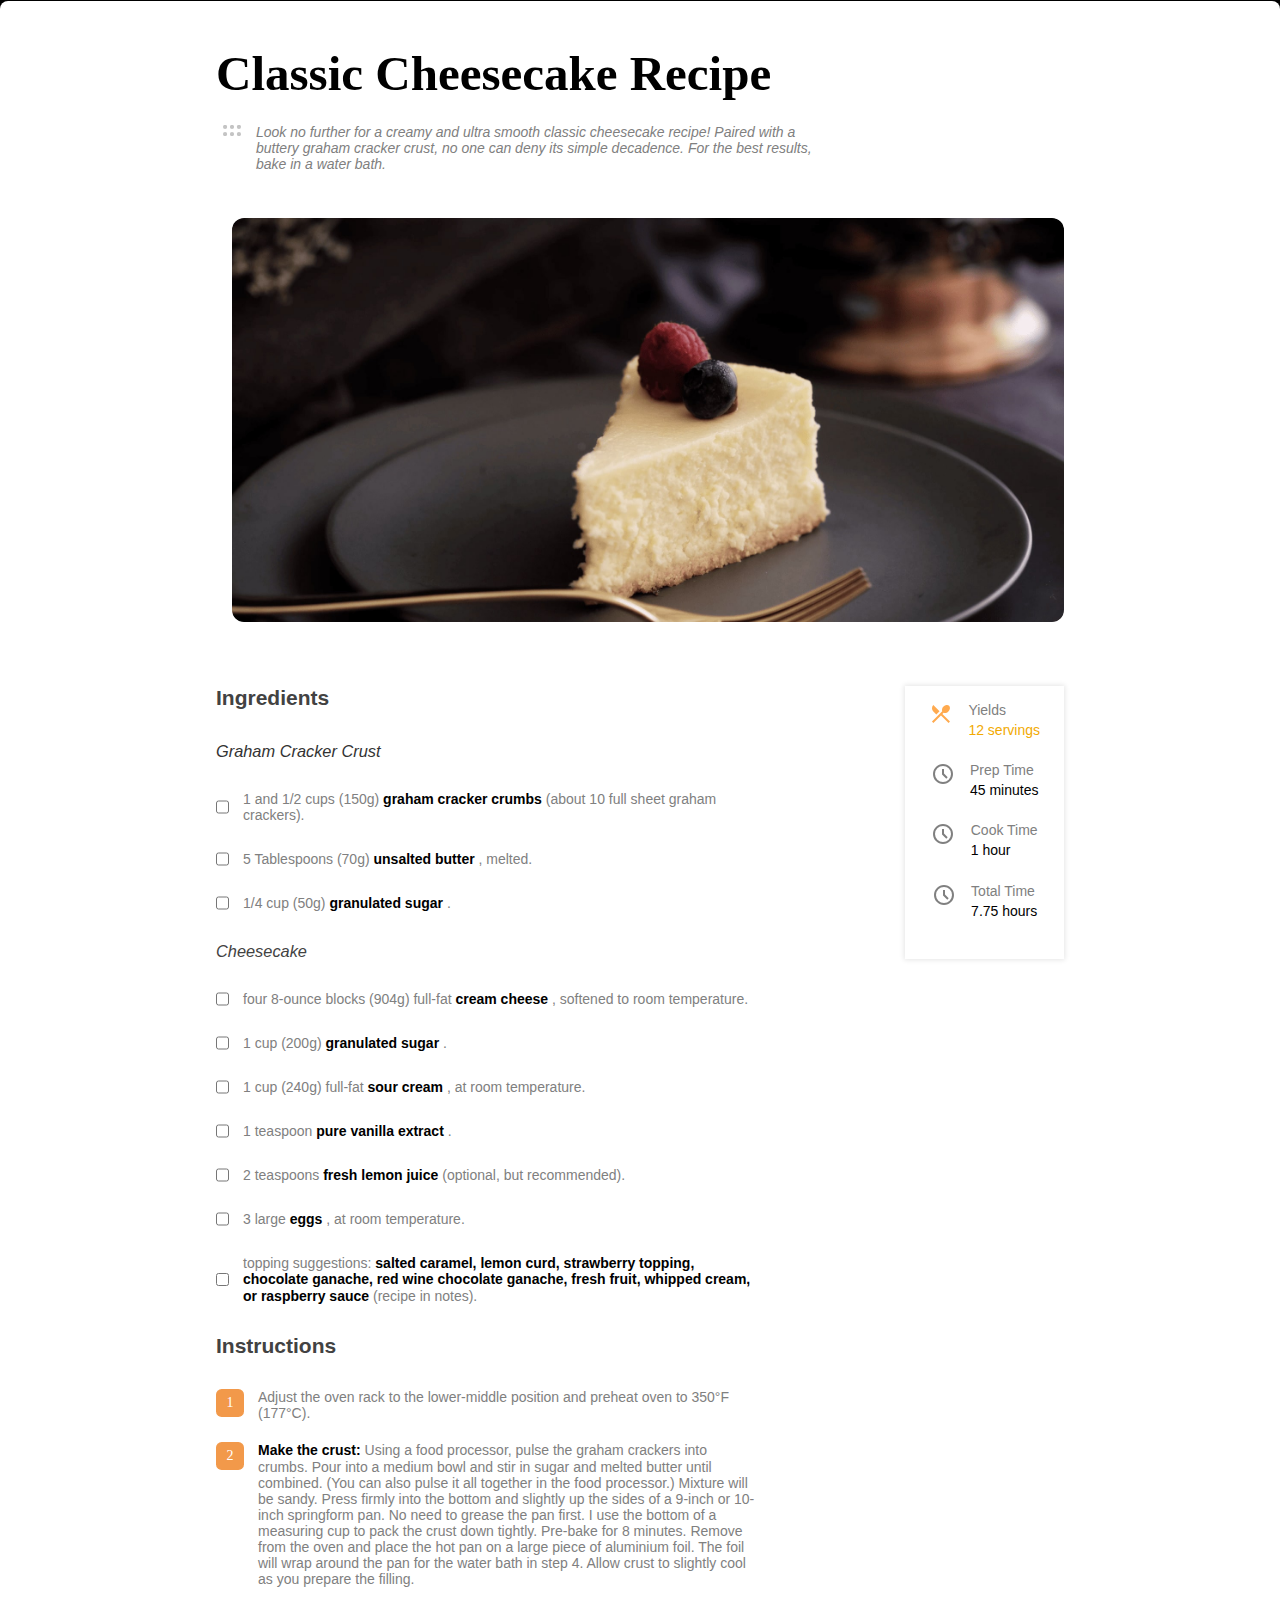
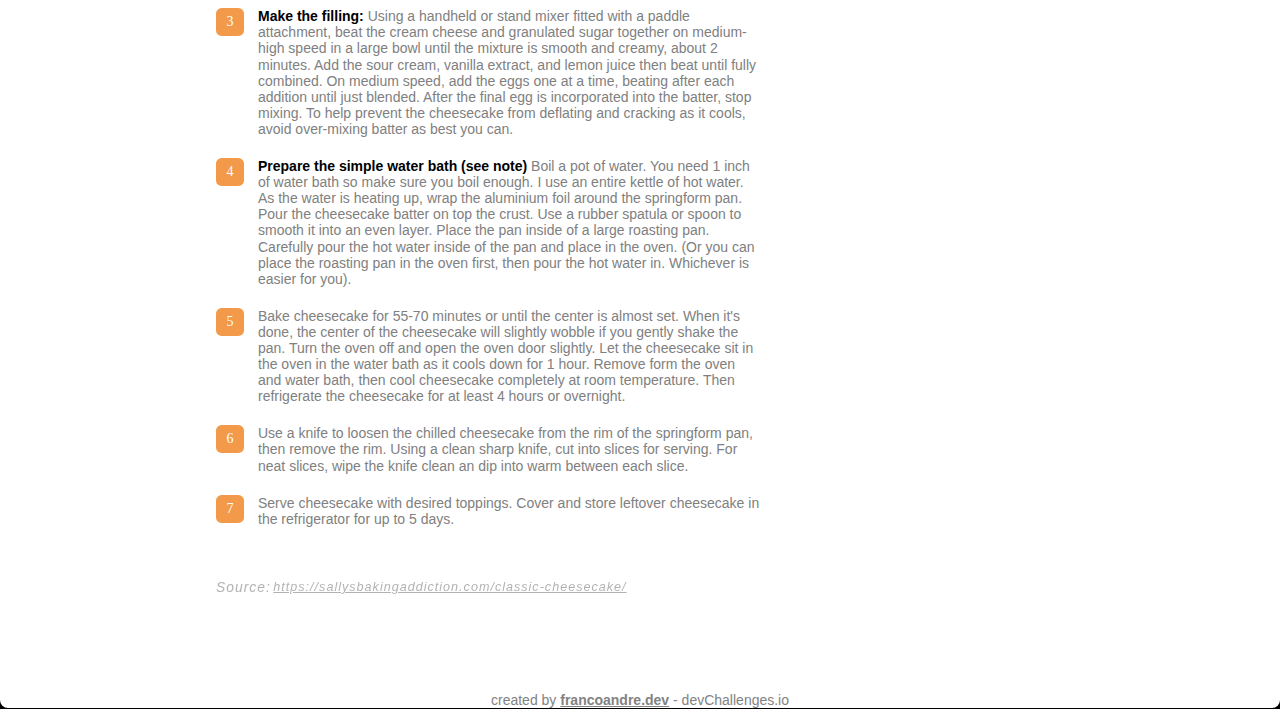
==== commit c1a73c2d: "perf update v 1.0.1" ====
--- a/index.html
+++ b/index.html
@@ -1 +1 @@
-<!DOCTYPE html><html lang="en"><head><meta charset="UTF-8"><meta name="viewport" content="width=device-width,initial-scale=1"><meta name="description" content="Summary simple recipe for  a creamy and ultra smooth classic cheesecake recipe!Paired with a buttery graham cracker crust"><meta name="keywords" content="classic cheesecake recipe"><title>Recipe Page</title><link rel="stylesheet" href="./styles.css"><link rel="icon" href="./assets/compress-jpg/dev-challenges-min.jpg"><link rel="shortcut icon" type="image/x-icon" href="https://devchallenges.io/"><link rel="preload" href="https://fonts.googleapis.com/icon?family=Material+Icons" as="style" onload='this.onload=null,this.rel="stylesheet"'><noscript><link href="https://fonts.googleapis.com/css2?family=Poppins:wght@400;500&family=Playfair+Display:wght@700&display=swap&display=swap" rel="stylesheet" type="text/css"></noscript></head><body><main><section class="description"><h1 class="title-recipe" itemprop="title recipe" tabindex="0">Classic Cheesecake Recipe</h1><div id="dots" itemprop="dots"></div><p class="description-recipe">Look no further for a creamy and ultra smooth classic cheesecake recipe! Paired with a buttery graham cracker crust, no one can deny its simple decadence. For the best results, bake in a water bath.</p></section><div class="image-recipe" id="image-cheesecake" tabindex="0" alt="image of a delicious piece of a classic cheesecake" itemprop="classic cheesecake"></div><img class="image-recipe" id="image-cheesecake" src="./assets/compress-jpg/classic-cheesecake-min.jpg" tabindex="0" alt="image of a delicious piece of a classic cheesecake" itemprop="classic cheesecake"><article class="info grid-info-icons" itemprop="preview metrics about this recipe" tabindex="0"><section class="icon-section"><img src="./assets/svg/local_dining_FILL0_wght400_GRAD0_opsz24-min.svg" width="24" height="24" alt="Cutlery image" class="icon-info svg-yellow" itemprop="cutlery"><header class="info">Yields</header><p class="info">12 servings</p></section><section class="icon-section"><img src="./assets/svg/schedule_FILL0_wght400_GRAD0_opsz24-min.svg" width="24" height="24" alt="Clock image" class="icon-info svg-gray" itemprop="clock"><header class="info">Prep Time</header><p class="info">45 minutes</p></section><section class="icon-section"><img src="./assets/svg/schedule_FILL0_wght400_GRAD0_opsz24-min.svg" width="24" height="24" alt="Clock image" class="icon-info svg-gray" itemprop="clock"><header class="info">Cook Time</header><p class="info">1 hour</p></section><section class="icon-section"><img src="./assets/svg/schedule_FILL0_wght400_GRAD0_opsz24-min.svg" width="24" height="24" alt="Clock image" class="icon-info svg-gray" itemprop="clock"><header class="info">Total Time</header><p class="info">7.75 hours</p></section></article><article class="ingredients" itemprop="article about the proportion of each ingredient" tabindex="0"><h2 class="subtitle" itemprop="subtitle ingredients">Ingredients</h2><section class="graham-cracker-crust" itemprop="section graham-cracker-crust"><h3>Graham Cracker Crust</h3><div class="list"><input type="checkbox" name="graham-cracker-crumbs" aria-label="150g graham-cracker-crumbs"><p class="description">1 and 1/2 cups (150g)<b>graham cracker crumbs</b>(about 10 full sheet graham crackers).</p></div><div class="list"><input type="checkbox" name="tablespoons" aria-label="70g tablespoons"><p class="description">5 Tablespoons (70g)<b>unsalted butter</b>, melted.</p></div><div class="list"><input type="checkbox" name="granulated-sugar" aria-label="50g granulated-sugar"><p class="description">1/4 cup (50g)<b>granulated sugar</b>.</p></div></section><section class="cheesecake" itemprop="about cheesecake"><h3 class="subtitle" itemprop="subtitle name">Cheesecake</h3><div class="list"><input type="checkbox" name="cream-cheese" aria-label="904g cream cheese"><p class="description">four 8-ounce blocks (904g) full-fat<b>cream cheese</b>, softened to room temperature.</p></div><div class="list"><input type="checkbox" name="granulated-sugar" aria-label="200g granulated sugar"><p class="description">1 cup (200g)<b>granulated sugar</b>.</p></div><div class="list"><input type="checkbox" name="sour-cream" aria-label="240g full-fat sour cream"><p class="description">1 cup (240g) full-fat<b>sour cream</b>, at room temperature.</p></div><div class="list"><input type="checkbox" name="pure-vanilla-extract" aria-label="1 teaspoon pure vanilla extract"><p class="description">1 teaspoon<b>pure vanilla extract</b>.</p></div><div class="list"><input type="checkbox" name="fresh-lemon-juice" aria-label="2 teaspoon fresh-lemon-juice"><p class="description">2 teaspoons<b>fresh lemon juice</b>(optional, but recommended).</p></div><div class="list"><input type="checkbox" name="eggs" aria-label="3 large eggs"><p class="description">3 large<b>eggs</b>, at room temperature.</p></div><div class="list"><input type="checkbox" name="suggestions" aria-label="suggestions"><p class="description">topping suggestions:<b>salted caramel, lemon curd, strawberry topping, chocolate ganache, red wine chocolate ganache, fresh fruit, whipped cream, or raspberry sauce</b>(recipe in notes).</p></div></section></article><article class="instructions" itemprop="instructions recipe" tabindex="0"><h2 class="subtitle" itemprop="subtitle instructions recipe">Instructions</h2><div class="list"><div class="number"><p class="title">1</p></div><p class="explanation">Adjust the oven rack to the lower-middle position and preheat oven to 350°F (177°C).</p></div><div class="list"><div class="number"><p class="title">2</p></div><p class="explanation"><b>Make the crust:</b>Using a food processor, pulse the graham crackers into crumbs. Pour into a medium bowl and stir in sugar and melted butter until combined. (You can also pulse it all together in the food processor.) Mixture will be sandy. Press firmly into the bottom and slightly up the sides of a 9-inch or 10-inch springform pan. No need to grease the pan first. I use the bottom of a measuring cup to pack the crust down tightly. Pre-bake for 8 minutes. Remove from the oven and place the hot pan on a large piece of aluminium foil. The foil will wrap around the pan for the water bath in step 4. Allow crust to slightly cool as you prepare the filling.</p></div><div class="list"><div class="number"><p class="title">3</p></div><p class="explanation"><b>Make the filling:</b>Using a handheld or stand mixer fitted with a paddle attachment, beat the cream cheese and granulated sugar together on medium-high speed in a large bowl until the mixture is smooth and creamy, about 2 minutes. Add the sour cream, vanilla extract, and lemon juice then beat until fully combined. On medium speed, add the eggs one at a time, beating after each addition until just blended. After the final egg is incorporated into the batter, stop mixing. To help prevent the cheesecake from deflating and cracking as it cools, avoid over-mixing batter as best you can.</p></div><div class="list"><div class="number"><p class="title">4</p></div><p class="explanation"><b>Prepare the simple water bath (see note)</b>Boil a pot of water. You need 1 inch of water bath so make sure you boil enough. I use an entire kettle of hot water. As the water is heating up, wrap the aluminium foil around the springform pan. Pour the cheesecake batter on top the crust. Use a rubber spatula or spoon to smooth it into an even layer. Place the pan inside of a large roasting pan. Carefully pour the hot water inside of the pan and place in the oven. (Or you can place the roasting pan in the oven first, then pour the hot water in. Whichever is easier for you).</p></div><div class="list"><div class="number"><p class="title">5</p></div><p class="explanation">Bake cheesecake for 55-70 minutes or until the center is almost set. When it's done, the center of the cheesecake will slightly wobble if you gently shake the pan. Turn the oven off and open the oven door slightly. Let the cheesecake sit in the oven in the water bath as it cools down for 1 hour. Remove form the oven and water bath, then cool cheesecake completely at room temperature. Then refrigerate the cheesecake for at least 4 hours or overnight.</p></div><div class="list"><div class="number"><p class="title">6</p></div><p class="explanation">Use a knife to loosen the chilled cheesecake from the rim of the springform pan, then remove the rim. Using a clean sharp knife, cut into slices for serving. For neat slices, wipe the knife clean an dip into warm between each slice.</p></div><div class="list"><div class="number"><p class="title">7</p></div><p class="explanation">Serve cheesecake with desired toppings. Cover and store leftover cheesecake in the refrigerator for up to 5 days.</p></div></article><article class="source" tabindex="0"><h2 class="subtitle" itemprop="subtitle link original recipe" aria-label="Source:">Source:</h2><a href="https://sallysbakingaddiction.com/classic-cheesecake/" target="_blank" rel="external nofollow" aria-label="link to source recipe" itemref="full original recipe">https://sallysbakingaddiction.com/classic-cheesecake/</a></article><footer><span tabindex="0">created by<b><a href="https://github.com/francoandreDev" target="_blank" rel="external nofollow" itemref="link github owner">francoandre.dev</a></b>- devChallenges.io</span></footer></main></body></html>+<!DOCTYPE html><html lang="en"><head><meta charset="UTF-8"><meta name="viewport" content="width=device-width,initial-scale=1"><meta name="description" content="Summary simple recipe for  a creamy and ultra smooth classic cheesecake recipe!Paired with a buttery graham cracker crust"><meta name="keywords" content="classic cheesecake recipe"><title>Recipe Page</title><link rel="stylesheet" href="./styles.css"><link rel="icon" href="./assets/compress-jpg/dev-challenges-min.jpg"><link rel="shortcut icon" type="image/x-icon" href="https://devchallenges.io/"><link rel="preload" href="https://fonts.googleapis.com/icon?family=Material+Icons" as="style" onload='this.onload=null,this.rel="stylesheet"'><noscript><link href="https://fonts.googleapis.com/css2?family=Poppins:wght@400;500&family=Playfair+Display:wght@700&display=swap&display=swap" rel="stylesheet" type="text/css"></noscript></head><body><main><section class="description"><h1 class="title-recipe" itemprop="title recipe" tabindex="0">Classic Cheesecake Recipe</h1><div id="dots" itemprop="dots"></div><p class="description-recipe">Look no further for a creamy and ultra smooth classic cheesecake recipe! Paired with a buttery graham cracker crust, no one can deny its simple decadence. For the best results, bake in a water bath.</p></section><div class="image-recipe" id="image-cheesecake" tabindex="0" alt="image of a delicious piece of a classic cheesecake" itemprop="classic cheesecake"></div><img class="image-recipe" src="./assets/compress-jpg/classic-cheesecake-min.jpg" tabindex="0" alt="image of a delicious piece of a classic cheesecake" itemprop="classic cheesecake"><article class="info grid-info-icons" itemprop="preview metrics about this recipe" tabindex="0"><section class="icon-section"><img src="./assets/svg/local_dining_FILL0_wght400_GRAD0_opsz24-min.svg" width="24" height="24" alt="Cutlery image" class="icon-info svg-yellow" itemprop="cutlery"><header class="info">Yields</header><p class="info">12 servings</p></section><section class="icon-section"><img src="./assets/svg/schedule_FILL0_wght400_GRAD0_opsz24-min.svg" width="24" height="24" alt="Clock image" class="icon-info svg-gray" itemprop="clock"><header class="info">Prep Time</header><p class="info">45 minutes</p></section><section class="icon-section"><img src="./assets/svg/schedule_FILL0_wght400_GRAD0_opsz24-min.svg" width="24" height="24" alt="Clock image" class="icon-info svg-gray" itemprop="clock"><header class="info">Cook Time</header><p class="info">1 hour</p></section><section class="icon-section"><img src="./assets/svg/schedule_FILL0_wght400_GRAD0_opsz24-min.svg" width="24" height="24" alt="Clock image" class="icon-info svg-gray" itemprop="clock"><header class="info">Total Time</header><p class="info">7.75 hours</p></section></article><article class="ingredients" itemprop="article about the proportion of each ingredient" tabindex="0"><h2 class="subtitle" itemprop="subtitle ingredients">Ingredients</h2><section class="graham-cracker-crust" itemprop="section graham-cracker-crust"><h3>Graham Cracker Crust</h3><div class="list"><input type="checkbox" name="graham-cracker-crumbs" aria-label="150g graham-cracker-crumbs"><p class="description">1 and 1/2 cups (150g)<b>graham cracker crumbs</b>(about 10 full sheet graham crackers).</p></div><div class="list"><input type="checkbox" name="tablespoons" aria-label="70g tablespoons"><p class="description">5 Tablespoons (70g)<b>unsalted butter</b>, melted.</p></div><div class="list"><input type="checkbox" name="granulated-sugar" aria-label="50g granulated-sugar"><p class="description">1/4 cup (50g)<b>granulated sugar</b>.</p></div></section><section class="cheesecake" itemprop="about cheesecake"><h3 class="subtitle" itemprop="subtitle name">Cheesecake</h3><div class="list"><input type="checkbox" name="cream-cheese" aria-label="904g cream cheese"><p class="description">four 8-ounce blocks (904g) full-fat<b>cream cheese</b>, softened to room temperature.</p></div><div class="list"><input type="checkbox" name="granulated-sugar" aria-label="200g granulated sugar"><p class="description">1 cup (200g)<b>granulated sugar</b>.</p></div><div class="list"><input type="checkbox" name="sour-cream" aria-label="240g full-fat sour cream"><p class="description">1 cup (240g) full-fat<b>sour cream</b>, at room temperature.</p></div><div class="list"><input type="checkbox" name="pure-vanilla-extract" aria-label="1 teaspoon pure vanilla extract"><p class="description">1 teaspoon<b>pure vanilla extract</b>.</p></div><div class="list"><input type="checkbox" name="fresh-lemon-juice" aria-label="2 teaspoon fresh-lemon-juice"><p class="description">2 teaspoons<b>fresh lemon juice</b>(optional, but recommended).</p></div><div class="list"><input type="checkbox" name="eggs" aria-label="3 large eggs"><p class="description">3 large<b>eggs</b>, at room temperature.</p></div><div class="list"><input type="checkbox" name="suggestions" aria-label="suggestions"><p class="description">topping suggestions:<b>salted caramel, lemon curd, strawberry topping, chocolate ganache, red wine chocolate ganache, fresh fruit, whipped cream, or raspberry sauce</b>(recipe in notes).</p></div></section></article><article class="instructions" itemprop="instructions recipe" tabindex="0"><h2 class="subtitle" itemprop="subtitle instructions recipe">Instructions</h2><div class="list"><div class="number"><p class="title">1</p></div><p class="explanation">Adjust the oven rack to the lower-middle position and preheat oven to 350°F (177°C).</p></div><div class="list"><div class="number"><p class="title">2</p></div><p class="explanation"><b>Make the crust:</b>Using a food processor, pulse the graham crackers into crumbs. Pour into a medium bowl and stir in sugar and melted butter until combined. (You can also pulse it all together in the food processor.) Mixture will be sandy. Press firmly into the bottom and slightly up the sides of a 9-inch or 10-inch springform pan. No need to grease the pan first. I use the bottom of a measuring cup to pack the crust down tightly. Pre-bake for 8 minutes. Remove from the oven and place the hot pan on a large piece of aluminium foil. The foil will wrap around the pan for the water bath in step 4. Allow crust to slightly cool as you prepare the filling.</p></div><div class="list"><div class="number"><p class="title">3</p></div><p class="explanation"><b>Make the filling:</b>Using a handheld or stand mixer fitted with a paddle attachment, beat the cream cheese and granulated sugar together on medium-high speed in a large bowl until the mixture is smooth and creamy, about 2 minutes. Add the sour cream, vanilla extract, and lemon juice then beat until fully combined. On medium speed, add the eggs one at a time, beating after each addition until just blended. After the final egg is incorporated into the batter, stop mixing. To help prevent the cheesecake from deflating and cracking as it cools, avoid over-mixing batter as best you can.</p></div><div class="list"><div class="number"><p class="title">4</p></div><p class="explanation"><b>Prepare the simple water bath (see note)</b>Boil a pot of water. You need 1 inch of water bath so make sure you boil enough. I use an entire kettle of hot water. As the water is heating up, wrap the aluminium foil around the springform pan. Pour the cheesecake batter on top the crust. Use a rubber spatula or spoon to smooth it into an even layer. Place the pan inside of a large roasting pan. Carefully pour the hot water inside of the pan and place in the oven. (Or you can place the roasting pan in the oven first, then pour the hot water in. Whichever is easier for you).</p></div><div class="list"><div class="number"><p class="title">5</p></div><p class="explanation">Bake cheesecake for 55-70 minutes or until the center is almost set. When it's done, the center of the cheesecake will slightly wobble if you gently shake the pan. Turn the oven off and open the oven door slightly. Let the cheesecake sit in the oven in the water bath as it cools down for 1 hour. Remove form the oven and water bath, then cool cheesecake completely at room temperature. Then refrigerate the cheesecake for at least 4 hours or overnight.</p></div><div class="list"><div class="number"><p class="title">6</p></div><p class="explanation">Use a knife to loosen the chilled cheesecake from the rim of the springform pan, then remove the rim. Using a clean sharp knife, cut into slices for serving. For neat slices, wipe the knife clean an dip into warm between each slice.</p></div><div class="list"><div class="number"><p class="title">7</p></div><p class="explanation">Serve cheesecake with desired toppings. Cover and store leftover cheesecake in the refrigerator for up to 5 days.</p></div></article><article class="source" tabindex="0"><h2 class="subtitle" itemprop="subtitle link original recipe" aria-label="Source:">Source:</h2><a href="https://sallysbakingaddiction.com/classic-cheesecake/" target="_blank" rel="external nofollow" aria-label="link to source recipe" itemref="full original recipe">https://sallysbakingaddiction.com/classic-cheesecake/</a></article><footer><span tabindex="0">created by<b><a href="https://github.com/francoandreDev" target="_blank" rel="external nofollow" itemref="link github owner">francoandre.dev</a></b>- devChallenges.io</span></footer></main></body></html>--- a/styles.css
+++ b/styles.css
@@ -1 +1 @@
-@layer normalize,default-styles,styles;@layer normalize{button,hr,input{overflow: visible}progress,sub,sup{vertical-align: baseline}[type="checkbox"],[type="radio"],legend{box-sizing: border-box;padding: 0}html{line-height: 1.15;-webkit-text-size-adjust: 100%}body{margin: 0}details,main{display: block}h1{font-size: 2em;margin: 0.67em 0}hr{box-sizing: content-box;height: 0}code,kbd,pre,samp{font-family: monospace, monospace;font-size: 1em}a{background-color: transparent}abbr[title]{border-bottom: none;text-decoration: underline;text-decoration: underline dotted}b,strong{font-weight: bolder}small{font-size: 80%}sub,sup{font-size: 75%;line-height: 0;position: relative}sub{bottom: -0.25em}sup{top: -0.5em}img{border-style: none}button,input,optgroup,select,textarea{font-family: inherit;font-size: 100%;line-height: 1.15;margin: 0}button,select{text-transform: none}[type="button"],[type="reset"],[type="submit"],button{-webkit-appearance: button;appearance: button}[type="button"]::-moz-focus-inner,[type="reset"]::-moz-focus-inner,[type="submit"]::-moz-focus-inner,button::-moz-focus-inner{border-style: none;padding: 0}[type="button"]:-moz-focusring,[type="reset"]:-moz-focusring,[type="submit"]:-moz-focusring,button:-moz-focusring{outline: ButtonText dotted 1px}fieldset{padding: 0.35em 0.75em 0.625em}legend{color: inherit;display: table;max-width: 100%;white-space: normal}textarea{overflow: auto}[type="number"]::-webkit-inner-spin-button,[type="number"]::-webkit-outer-spin-button{height: auto}[type="search"]{-webkit-appearance: textfield;appearance: textfield;outline-offset: -2px}[type="search"]::-webkit-search-decoration{-webkit-appearance: none}::-webkit-file-upload-button{-webkit-appearance: button;font: inherit}summary{display: list-item}[hidden],template{display: none}}@layer default-styles{body{font-family: Poppins, sans-serif}ul{padding-left: 24px}li{margin-bottom: 8px}.welcome{max-width: 800px;margin: 0 auto}.welcome-text{margin-top: 30vh;font-weight: 500}.welcome-text p{font-size: 1rem;font-weight: 400}.welcome-text h1{font-size: 1.5rem}.welcome-text a{color: #f7542e}}@layer styles{body,main{display: flex}article.source,h3{font-style: italic}footer b,h2{font-weight: 700}:root{--color-light-default: hsl(0, 0%, 100%);--color-dark-default: hsl(0, 0%, 0%);--color-dark-subtitle: hsl(0, 0%, 26%);--color-dark-sub-item: hsl(0, 0%, 20%);--color-light-text: hsl(0, 0%, 50%)}::-webkit-scrollbar{display: none}html{scroll-behavior: smooth;scroll-snap-type: y mandatory}body,main{width: 100%;height: 100%}body{background-color: var(--color-dark-default);color: var(--color-light-text);font-size: 10px;padding: 1px 0;flex-direction: column;justify-content: center;align-items: center}main{background-color: var(--color-light-default);font-size: 1.4em;flex-direction: column;justify-content: space-between;border-radius: 0.5rem;gap: 1rem;padding: 1rem}main > *{margin: 0 1rem}main > article:last-of-type{margin-bottom: 5rem}section.description{display: grid;grid-template-areas: "title title" "dots description";gap: 0 0.5rem}#dots{grid-area: dots;background: url("./assets/svg/6dots-min.svg") center/contain no-repeat;width: 2rem;aspect-ratio: 3/1;transform: translateY(15px)}.title-recipe{grid-area: title;letter-spacing: 0;text-align: left;margin-top: 0.8em}.description-recipe{grid-area: description;font-style: italic}h1{margin: 0}h2{margin-top: 0;margin-bottom: 1.5em}h3{font-weight: 400;color: var(--color-dark-sub-item)}[class^="title"]{font-family: Playfair Display}.svg-gray ~ p.info,[class^="title"],b{color: var(--color-dark-default)}.subtitle{color: var(--color-dark-subtitle)}#image-cheesecake{background-image: url("./assets/compress-jpg/classic-cheesecake-min.jpg");background-size: contain;background-repeat: no-repeat;background-position: center;width: clamp(300px, 100%, 95vw);aspect-ratio: 16/9}.image-recipe{--border-radius-default: 12px;border-radius: var(--border-radius-default)}#image-cheesecake img{display: none}header.info{color: gray}.svg-yellow{filter: contrast(40%) sepia(1) hue-rotate(315deg) saturate(1000%)brightness(5)}.svg-yellow ~ p.info{color: #f2aa02}.svg-gray{filter: invert(50%)}.grid-info-icons{display: flex;flex-wrap: wrap;justify-content: space-between;align-items: center;gap: 1em;padding: 1em;--max-width: 100%}.grid-info-icons > .icon-section{flex: calc(1 / 3)}.grid-info-icons > .icon-section:first-of-type{min-width: var(--max-width)}.icon-section{display: grid;grid-template-areas: "icon-image header" "icon-image info";justify-content: start;align-items: start;justify-items: start;gap: 0 1.1em}.icon-section img.icon-info{grid-area: icon-image}.icon-section header.info{grid-area: header}.icon-section p.info{--fix-height: calc(-1 * 0.75em);grid-area: info;transform: translateY(var(--fix-height))}.list{display: grid;grid-template-areas: "number text";justify-content: flex-start;gap: 1em}.list:has(.number){margin: 0.5em 0}.list:has(.number) .explanation{margin-top: 0}.list p.title{color: inherit;margin: 0}.number{grid-area: number;background-color: #f2994a;color: #fff;border-radius: 0.4em;width: 2em;aspect-ratio: 1/1;display: grid;place-items: center}.number > .title{font-size: 1em}.explanation{grid-area: text}article.source{color: var(--color-light-text);font-size: 0.8em;display: flex;flex-direction: column;justify-content: flex-start;gap: 0.2em;opacity: 0.6}article.source > h2.subtitle{margin: 0;font-weight: 400;font-size: 1.1em}article.source *{color: inherit}footer{font-weight: 500;display: flex;justify-content: center;align-items: flex-end}footer,footer a{color: #828282}b{margin: 0 0.5ch}article.instructions p > b:first-child{margin: 0;margin-right: 0.5ch}@media only screen and (min-width: 970px){.title-recipe{margin-top: 2.8rem;font-size: 3.5em}main{padding: 0;display: grid;grid-template-columns: 60% 40%;grid-template-areas: "header-section header-section" "image image" "ingredients info" "instructions info" "source info" "footer footer";justify-items: end;justify-content: center;row-gap: 1rem}main > *{--padding-horizontal: 14rem;margin: 0 var(--padding-horizontal)}section.description{grid-area: header-section;gap: 0.5rem}.description-recipe{max-width: 70%}.image-recipe{grid-area: image;margin-top: 1rem;margin-bottom: 3rem;max-width: calc(100vw - 28rem)}#image-cheesecake{display: none}#image-cheesecake img{display: block}.ingredients{grid-area: ingredients}.grid-info-icons{grid-area: info;width: fit-content;height: fit-content;padding: 1rem 1.5rem;border-radius: var(--border-radius-default);display: flex;flex-direction: column;justify-content: center;gap: 0;box-shadow: 0 0 5px 1px rgba(0 0 0 /0.1)}.grid-info-icons > .icon-section{min-width: var(--max-width);justify-content: center}.instructions{grid-area: instructions}.ingredients,.instructions{padding-right: 0;margin-right: 0}.icon-section header.info,.icon-section p.info{text-wrap: nowrap}article.source{grid-area: source;font-weight: 100;font-size: 0.9em;letter-spacing: 1px;margin: 0;padding-top: 1rem;width: 100%;flex-direction: row;flex-wrap: nowrap;justify-content: flex-start}article.source > h2{padding-left: var(--padding-horizontal)}article.source h2.subtitle{font-weight: inherit}footer{grid-area: footer;margin: auto;display: block;text-align: center}}}+@layer normalize,default-styles,styles;@layer normalize{button,hr,input{overflow: visible}progress,sub,sup{vertical-align: baseline}[type="checkbox"],[type="radio"],legend{box-sizing: border-box;padding: 0}html{line-height: 1.15;-webkit-text-size-adjust: 100%}body{margin: 0}details,main{display: block}h1{font-size: 2em;margin: 0.67em 0}hr{box-sizing: content-box;height: 0}code,kbd,pre,samp{font-family: monospace, monospace;font-size: 1em}a{background-color: transparent}abbr[title]{border-bottom: none;text-decoration: underline;text-decoration: underline dotted}b,strong{font-weight: bolder}small{font-size: 80%}sub,sup{font-size: 75%;line-height: 0;position: relative}sub{bottom: -0.25em}sup{top: -0.5em}img{border-style: none}button,input,optgroup,select,textarea{font-family: inherit;font-size: 100%;line-height: 1.15;margin: 0}button,select{text-transform: none}[type="button"],[type="reset"],[type="submit"],button{-webkit-appearance: button;appearance: button}[type="button"]::-moz-focus-inner,[type="reset"]::-moz-focus-inner,[type="submit"]::-moz-focus-inner,button::-moz-focus-inner{border-style: none;padding: 0}[type="button"]:-moz-focusring,[type="reset"]:-moz-focusring,[type="submit"]:-moz-focusring,button:-moz-focusring{outline: ButtonText dotted 1px}fieldset{padding: 0.35em 0.75em 0.625em}legend{color: inherit;display: table;max-width: 100%;white-space: normal}textarea{overflow: auto}[type="number"]::-webkit-inner-spin-button,[type="number"]::-webkit-outer-spin-button{height: auto}[type="search"]{-webkit-appearance: textfield;appearance: textfield;outline-offset: -2px}[type="search"]::-webkit-search-decoration{-webkit-appearance: none}::-webkit-file-upload-button{-webkit-appearance: button;font: inherit}summary{display: list-item}[hidden],template{display: none}}@layer default-styles{body{font-family: Poppins, sans-serif}ul{padding-left: 24px}li{margin-bottom: 8px}.welcome{max-width: 800px;margin: 0 auto}.welcome-text{margin-top: 30vh;font-weight: 500}.welcome-text p{font-size: 1rem;font-weight: 400}.welcome-text h1{font-size: 1.5rem}.welcome-text a{color: #f7542e}}@layer styles{body,main{display: flex;width: 100%;height: 100%}article.source,h3{font-style: italic}footer b,h2{font-weight: 700}:root{--color-light-default: hsl(0, 0%, 100%);--color-dark-default: hsl(0, 0%, 0%);--color-dark-subtitle: hsl(0, 0%, 26%);--color-dark-sub-item: hsl(0, 0%, 20%);--color-light-text: hsl(0, 0%, 50%)}::-webkit-scrollbar{display: none}html{scroll-behavior: smooth;scroll-snap-type: y mandatory}body{background-color: var(--color-dark-default);color: var(--color-light-text);font-size: 10px;padding: 1px 0;flex-direction: column;justify-content: center;align-items: center}main{background-color: var(--color-light-default);font-size: 1.4em;flex-direction: column;justify-content: space-between;border-radius: 0.5rem;gap: 1rem;padding: 1rem}main > *{margin: 0 1rem}main > article:last-of-type{margin-bottom: 5rem}section.description{display: grid;grid-template-areas: "title title" "dots description";gap: 0 0.5rem}#dots{grid-area: dots;background: url("./assets/svg/6dots-min.svg") center/contain no-repeat;width: 2rem;aspect-ratio: 3/1;transform: translateY(15px)}.title-recipe{grid-area: title;letter-spacing: 0;text-align: left;margin-top: 0.8em}.description-recipe{grid-area: description;font-style: italic}h1{margin: 0}h2{margin-top: 0;margin-bottom: 1.5em}h3{font-weight: 400;color: var(--color-dark-sub-item)}[class^="title"]{font-family: Playfair Display}.svg-gray ~ p.info,[class^="title"],b{color: var(--color-dark-default)}.subtitle{color: var(--color-dark-subtitle)}#image-cheesecake{background-image: url("./assets/compress-jpg/classic-cheesecake-min.jpg");background-size: contain;background-repeat: no-repeat;background-position: center;display: block;width: clamp(300px, 100%, 95vw);aspect-ratio: 16/9}.image-recipe{--border-radius-default: 12px;border-radius: var(--border-radius-default)}#image-cheesecake img{display: none}header.info{color: gray}.svg-yellow{filter: contrast(40%) sepia(1) hue-rotate(315deg) saturate(1000%)brightness(5)}.svg-yellow ~ p.info{color: #f2aa02}.svg-gray{filter: invert(50%)}.grid-info-icons{display: flex;flex-wrap: wrap;justify-content: space-between;align-items: center;gap: 1em;padding: 1em;--max-width: 100%}.grid-info-icons > .icon-section{flex: calc(1 / 3)}.grid-info-icons > .icon-section:first-of-type{min-width: var(--max-width)}.icon-section{display: grid;grid-template-areas: "icon-image header" "icon-image info";justify-content: start;align-items: start;justify-items: start;gap: 0 1.1em}.icon-section img.icon-info{grid-area: icon-image}.icon-section header.info{grid-area: header}.icon-section p.info{--fix-height: calc(-1 * 0.75em);grid-area: info;transform: translateY(var(--fix-height))}.list{display: grid;grid-template-areas: "number text";justify-content: flex-start;gap: 1em}.list:has(.number){margin: 0.5em 0}.list:has(.number) .explanation{margin-top: 0}.list p.title{color: inherit;margin: 0}.number{grid-area: number;background-color: #f2994a;color: #fff;border-radius: 0.4em;width: 2em;aspect-ratio: 1/1;display: grid;place-items: center}.number > .title{font-size: 1em}.explanation{grid-area: text}article.source{color: var(--color-light-text);font-size: 0.8em;display: flex;flex-direction: column;justify-content: flex-start;gap: 0.2em;opacity: 0.6}article.source > h2.subtitle{margin: 0;font-weight: 400;font-size: 1.1em}article.source *{color: inherit}footer{font-weight: 500;display: flex;justify-content: center;align-items: flex-end}footer,footer a{color: #828282}b{margin: 0 0.5ch}article.instructions p > b:first-child{margin: 0 0.5ch 0 0}@media only screen and (min-width: 970px){#image-cheesecake img,footer{display: block}.title-recipe{margin-top: 2.8rem;font-size: 3.5em}main{padding: 0;display: grid;grid-template-columns: 60% 40%;grid-template-areas: "header-section header-section" "image image" "ingredients info" "instructions info" "source info" "footer footer";justify-items: end;justify-content: center;row-gap: 1rem}main > *{--padding-horizontal: 14rem;margin: 0 var(--padding-horizontal)}section.description{grid-area: header-section;gap: 0.5rem}.description-recipe{max-width: 70%}.image-recipe{grid-area: image;margin-top: 1rem;margin-bottom: 3rem;max-width: calc(100vw - 28rem)}#image-cheesecake{display: none}.ingredients{grid-area: ingredients}.grid-info-icons{grid-area: info;width: fit-content;height: fit-content;padding: 1rem 1.5rem;border-radius: var(--border-radius-default);display: flex;flex-direction: column;justify-content: center;gap: 0;box-shadow: 0 0 5px 1px rgba(0 0 0 /0.1)}.grid-info-icons > .icon-section{min-width: var(--max-width);justify-content: center}.instructions{grid-area: instructions}.ingredients,.instructions{padding-right: 0;margin-right: 0}.icon-section header.info,.icon-section p.info{text-wrap: nowrap}article.source{grid-area: source;font-weight: 100;font-size: 0.9em;letter-spacing: 1px;margin: 0;padding-top: 1rem;width: 100%;flex-direction: row;flex-wrap: nowrap;justify-content: flex-start}article.source > h2{padding-left: var(--padding-horizontal)}article.source h2.subtitle{font-weight: inherit}footer{grid-area: footer;margin: auto;text-align: center}}}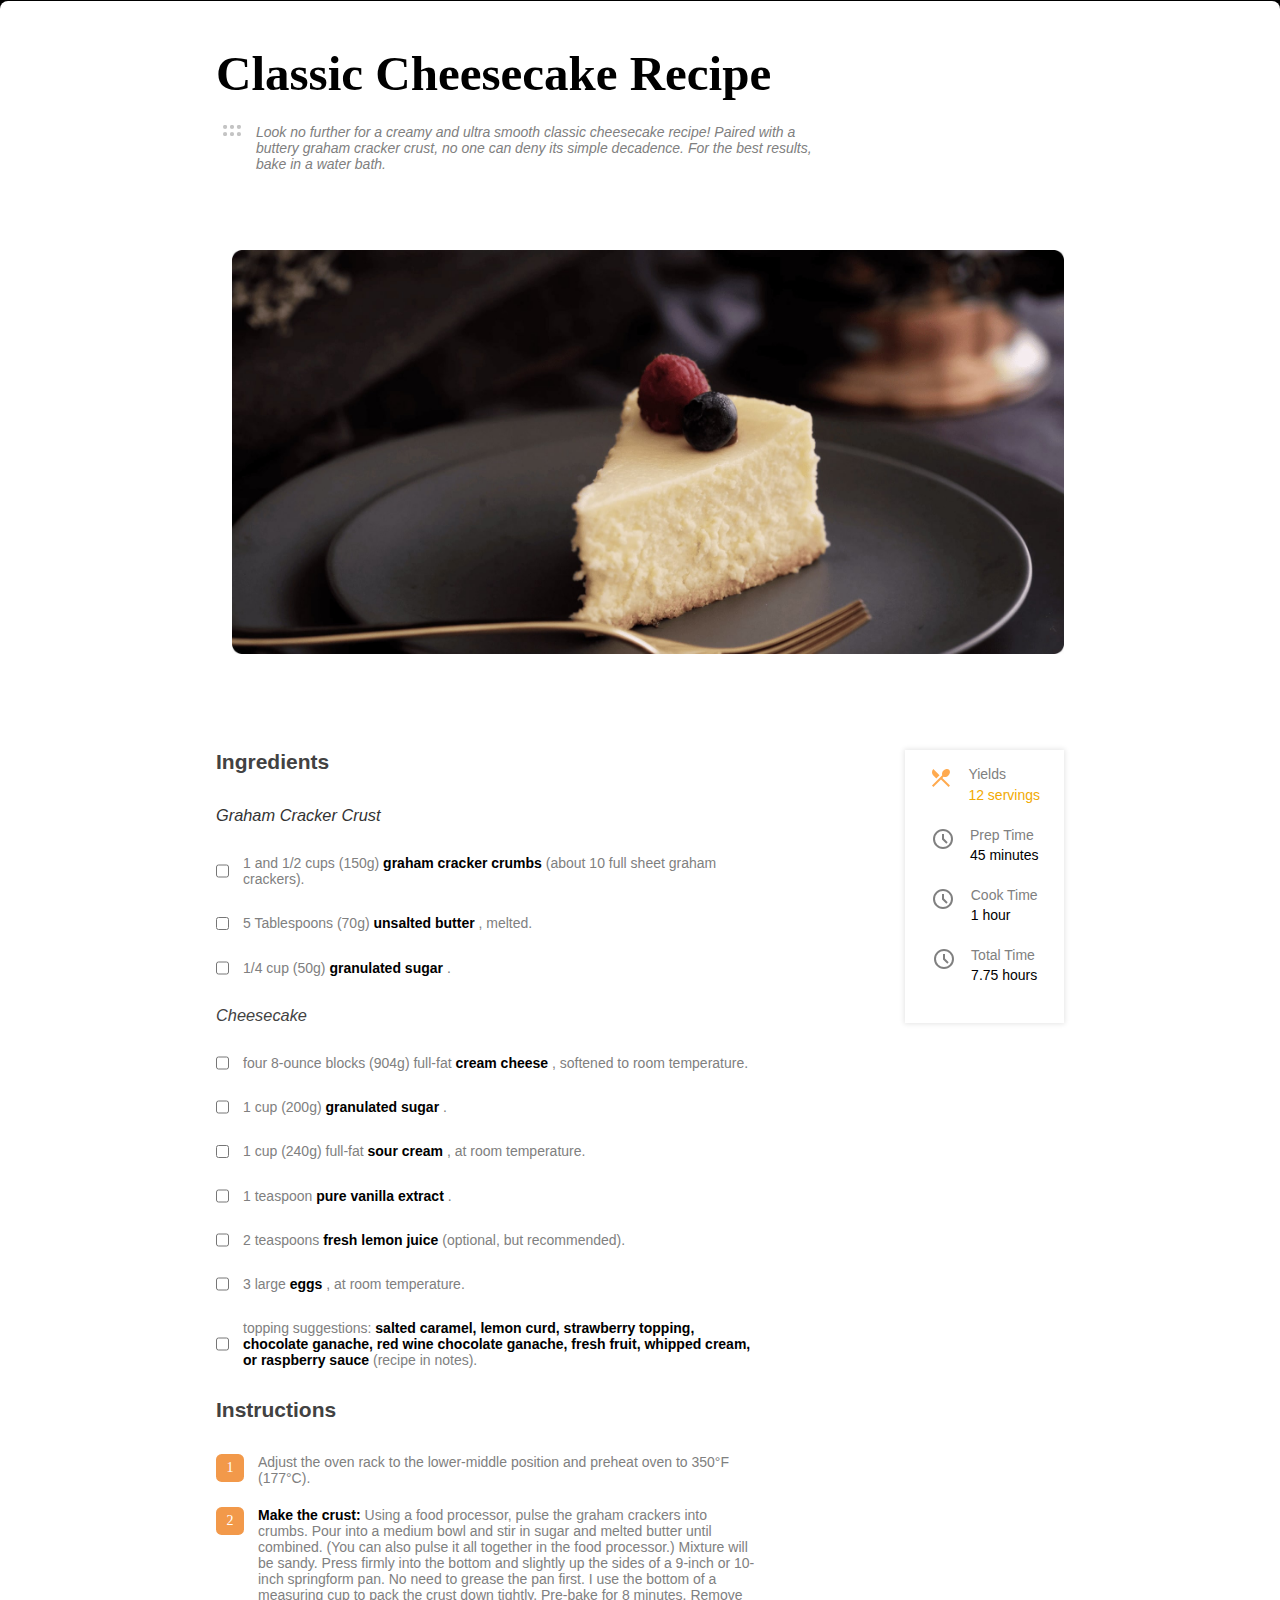
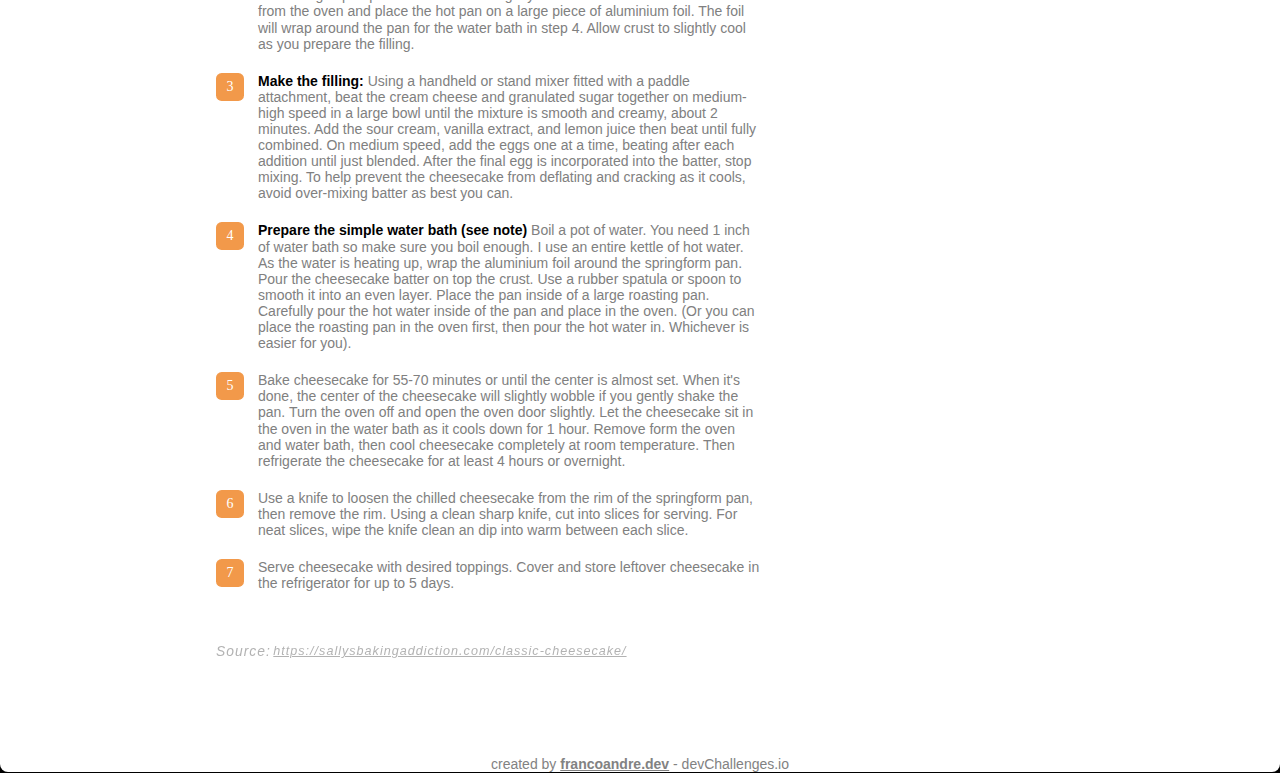
==== commit 472e2be2: "perf update v 1.0.1" ====
--- a/index.html
+++ b/index.html
@@ -1 +1,186 @@
-<!DOCTYPE html><html lang="en"><head><meta charset="UTF-8"><meta name="viewport" content="width=device-width,initial-scale=1"><meta name="description" content="Summary simple recipe for  a creamy and ultra smooth classic cheesecake recipe!Paired with a buttery graham cracker crust"><meta name="keywords" content="classic cheesecake recipe"><title>Recipe Page</title><link rel="stylesheet" href="./styles.css"><link rel="icon" href="./assets/compress-jpg/dev-challenges-min.jpg"><link rel="shortcut icon" type="image/x-icon" href="https://devchallenges.io/"><link rel="preload" href="https://fonts.googleapis.com/icon?family=Material+Icons" as="style" onload='this.onload=null,this.rel="stylesheet"'><noscript><link href="https://fonts.googleapis.com/css2?family=Poppins:wght@400;500&family=Playfair+Display:wght@700&display=swap&display=swap" rel="stylesheet" type="text/css"></noscript></head><body><main><section class="description"><h1 class="title-recipe" itemprop="title recipe" tabindex="0">Classic Cheesecake Recipe</h1><div id="dots" itemprop="dots"></div><p class="description-recipe">Look no further for a creamy and ultra smooth classic cheesecake recipe! Paired with a buttery graham cracker crust, no one can deny its simple decadence. For the best results, bake in a water bath.</p></section><div class="image-recipe" id="image-cheesecake" tabindex="0" alt="image of a delicious piece of a classic cheesecake" itemprop="classic cheesecake"></div><img class="image-recipe" src="./assets/compress-jpg/classic-cheesecake-min.jpg" tabindex="0" alt="image of a delicious piece of a classic cheesecake" itemprop="classic cheesecake"><article class="info grid-info-icons" itemprop="preview metrics about this recipe" tabindex="0"><section class="icon-section"><img src="./assets/svg/local_dining_FILL0_wght400_GRAD0_opsz24-min.svg" width="24" height="24" alt="Cutlery image" class="icon-info svg-yellow" itemprop="cutlery"><header class="info">Yields</header><p class="info">12 servings</p></section><section class="icon-section"><img src="./assets/svg/schedule_FILL0_wght400_GRAD0_opsz24-min.svg" width="24" height="24" alt="Clock image" class="icon-info svg-gray" itemprop="clock"><header class="info">Prep Time</header><p class="info">45 minutes</p></section><section class="icon-section"><img src="./assets/svg/schedule_FILL0_wght400_GRAD0_opsz24-min.svg" width="24" height="24" alt="Clock image" class="icon-info svg-gray" itemprop="clock"><header class="info">Cook Time</header><p class="info">1 hour</p></section><section class="icon-section"><img src="./assets/svg/schedule_FILL0_wght400_GRAD0_opsz24-min.svg" width="24" height="24" alt="Clock image" class="icon-info svg-gray" itemprop="clock"><header class="info">Total Time</header><p class="info">7.75 hours</p></section></article><article class="ingredients" itemprop="article about the proportion of each ingredient" tabindex="0"><h2 class="subtitle" itemprop="subtitle ingredients">Ingredients</h2><section class="graham-cracker-crust" itemprop="section graham-cracker-crust"><h3>Graham Cracker Crust</h3><div class="list"><input type="checkbox" name="graham-cracker-crumbs" aria-label="150g graham-cracker-crumbs"><p class="description">1 and 1/2 cups (150g)<b>graham cracker crumbs</b>(about 10 full sheet graham crackers).</p></div><div class="list"><input type="checkbox" name="tablespoons" aria-label="70g tablespoons"><p class="description">5 Tablespoons (70g)<b>unsalted butter</b>, melted.</p></div><div class="list"><input type="checkbox" name="granulated-sugar" aria-label="50g granulated-sugar"><p class="description">1/4 cup (50g)<b>granulated sugar</b>.</p></div></section><section class="cheesecake" itemprop="about cheesecake"><h3 class="subtitle" itemprop="subtitle name">Cheesecake</h3><div class="list"><input type="checkbox" name="cream-cheese" aria-label="904g cream cheese"><p class="description">four 8-ounce blocks (904g) full-fat<b>cream cheese</b>, softened to room temperature.</p></div><div class="list"><input type="checkbox" name="granulated-sugar" aria-label="200g granulated sugar"><p class="description">1 cup (200g)<b>granulated sugar</b>.</p></div><div class="list"><input type="checkbox" name="sour-cream" aria-label="240g full-fat sour cream"><p class="description">1 cup (240g) full-fat<b>sour cream</b>, at room temperature.</p></div><div class="list"><input type="checkbox" name="pure-vanilla-extract" aria-label="1 teaspoon pure vanilla extract"><p class="description">1 teaspoon<b>pure vanilla extract</b>.</p></div><div class="list"><input type="checkbox" name="fresh-lemon-juice" aria-label="2 teaspoon fresh-lemon-juice"><p class="description">2 teaspoons<b>fresh lemon juice</b>(optional, but recommended).</p></div><div class="list"><input type="checkbox" name="eggs" aria-label="3 large eggs"><p class="description">3 large<b>eggs</b>, at room temperature.</p></div><div class="list"><input type="checkbox" name="suggestions" aria-label="suggestions"><p class="description">topping suggestions:<b>salted caramel, lemon curd, strawberry topping, chocolate ganache, red wine chocolate ganache, fresh fruit, whipped cream, or raspberry sauce</b>(recipe in notes).</p></div></section></article><article class="instructions" itemprop="instructions recipe" tabindex="0"><h2 class="subtitle" itemprop="subtitle instructions recipe">Instructions</h2><div class="list"><div class="number"><p class="title">1</p></div><p class="explanation">Adjust the oven rack to the lower-middle position and preheat oven to 350°F (177°C).</p></div><div class="list"><div class="number"><p class="title">2</p></div><p class="explanation"><b>Make the crust:</b>Using a food processor, pulse the graham crackers into crumbs. Pour into a medium bowl and stir in sugar and melted butter until combined. (You can also pulse it all together in the food processor.) Mixture will be sandy. Press firmly into the bottom and slightly up the sides of a 9-inch or 10-inch springform pan. No need to grease the pan first. I use the bottom of a measuring cup to pack the crust down tightly. Pre-bake for 8 minutes. Remove from the oven and place the hot pan on a large piece of aluminium foil. The foil will wrap around the pan for the water bath in step 4. Allow crust to slightly cool as you prepare the filling.</p></div><div class="list"><div class="number"><p class="title">3</p></div><p class="explanation"><b>Make the filling:</b>Using a handheld or stand mixer fitted with a paddle attachment, beat the cream cheese and granulated sugar together on medium-high speed in a large bowl until the mixture is smooth and creamy, about 2 minutes. Add the sour cream, vanilla extract, and lemon juice then beat until fully combined. On medium speed, add the eggs one at a time, beating after each addition until just blended. After the final egg is incorporated into the batter, stop mixing. To help prevent the cheesecake from deflating and cracking as it cools, avoid over-mixing batter as best you can.</p></div><div class="list"><div class="number"><p class="title">4</p></div><p class="explanation"><b>Prepare the simple water bath (see note)</b>Boil a pot of water. You need 1 inch of water bath so make sure you boil enough. I use an entire kettle of hot water. As the water is heating up, wrap the aluminium foil around the springform pan. Pour the cheesecake batter on top the crust. Use a rubber spatula or spoon to smooth it into an even layer. Place the pan inside of a large roasting pan. Carefully pour the hot water inside of the pan and place in the oven. (Or you can place the roasting pan in the oven first, then pour the hot water in. Whichever is easier for you).</p></div><div class="list"><div class="number"><p class="title">5</p></div><p class="explanation">Bake cheesecake for 55-70 minutes or until the center is almost set. When it's done, the center of the cheesecake will slightly wobble if you gently shake the pan. Turn the oven off and open the oven door slightly. Let the cheesecake sit in the oven in the water bath as it cools down for 1 hour. Remove form the oven and water bath, then cool cheesecake completely at room temperature. Then refrigerate the cheesecake for at least 4 hours or overnight.</p></div><div class="list"><div class="number"><p class="title">6</p></div><p class="explanation">Use a knife to loosen the chilled cheesecake from the rim of the springform pan, then remove the rim. Using a clean sharp knife, cut into slices for serving. For neat slices, wipe the knife clean an dip into warm between each slice.</p></div><div class="list"><div class="number"><p class="title">7</p></div><p class="explanation">Serve cheesecake with desired toppings. Cover and store leftover cheesecake in the refrigerator for up to 5 days.</p></div></article><article class="source" tabindex="0"><h2 class="subtitle" itemprop="subtitle link original recipe" aria-label="Source:">Source:</h2><a href="https://sallysbakingaddiction.com/classic-cheesecake/" target="_blank" rel="external nofollow" aria-label="link to source recipe" itemref="full original recipe">https://sallysbakingaddiction.com/classic-cheesecake/</a></article><footer><span tabindex="0">created by<b><a href="https://github.com/francoandreDev" target="_blank" rel="external nofollow" itemref="link github owner">francoandre.dev</a></b>- devChallenges.io</span></footer></main></body></html>+<!DOCTYPE html>
+<html lang="en">
+
+<head>
+    <meta charset="UTF-8">
+    <meta name="viewport" content="width=device-width,initial-scale=1">
+    <meta name="description"
+        content="Summary simple recipe for  a creamy and ultra smooth classic cheesecake recipe!Paired with a buttery graham cracker crust">
+    <meta name="keywords" content="classic cheesecake recipe">
+    <title>Recipe Page</title>
+    <link rel="stylesheet" href="./styles.css">
+    <link rel="icon" href="./assets/compress-jpg/dev-challenges-min.jpg">
+    <link rel="shortcut icon" type="image/x-icon" href="https://devchallenges.io/">
+    <link rel="preload" href="https://fonts.googleapis.com/icon?family=Material+Icons" as="style"
+        onload='this.onload=null,this.rel="stylesheet"'><noscript>
+        <link
+            href="https://fonts.googleapis.com/css2?family=Poppins:wght@400;500&family=Playfair+Display:wght@700&display=swap&display=swap"
+            rel="stylesheet" type="text/css">
+    </noscript>
+</head>
+
+<body>
+    <main>
+        <section class="description">
+            <h1 class="title-recipe" itemprop="title recipe" tabindex="0">Classic Cheesecake Recipe</h1>
+            <div id="dots" itemprop="dots"></div>
+            <p class="description-recipe">Look no further for a creamy and ultra smooth classic cheesecake recipe!
+                Paired with a buttery graham cracker crust, no one can deny its simple decadence. For the best results,
+                bake in a water bath.</p>
+        </section>
+        <div class="image-recipe" id="image-cheesecake" tabindex="0"
+            alt="image of a delicious piece of a classic cheesecake" itemprop="classic cheesecake"></div><img
+            class="image-recipe" src="./assets/compress-jpg/classic-cheesecake-min.jpg" tabindex="0"
+            alt="image of a delicious piece of a classic cheesecake" itemprop="classic cheesecake">
+        <article class="info grid-info-icons" itemprop="preview metrics about this recipe" tabindex="0">
+            <section class="icon-section"><img src="./assets/svg/local_dining_FILL0_wght400_GRAD0_opsz24-min.svg"
+                    width="24" height="24" alt="Cutlery image" class="icon-info svg-yellow" itemprop="cutlery">
+                <header class="info">Yields</header>
+                <p class="info">12 servings</p>
+            </section>
+            <section class="icon-section"><img src="./assets/svg/schedule_FILL0_wght400_GRAD0_opsz24-min.svg" width="24"
+                    height="24" alt="Clock image" class="icon-info svg-gray" itemprop="clock">
+                <header class="info">Prep Time</header>
+                <p class="info">45 minutes</p>
+            </section>
+            <section class="icon-section"><img src="./assets/svg/schedule_FILL0_wght400_GRAD0_opsz24-min.svg" width="24"
+                    height="24" alt="Clock image" class="icon-info svg-gray" itemprop="clock">
+                <header class="info">Cook Time</header>
+                <p class="info">1 hour</p>
+            </section>
+            <section class="icon-section"><img src="./assets/svg/schedule_FILL0_wght400_GRAD0_opsz24-min.svg" width="24"
+                    height="24" alt="Clock image" class="icon-info svg-gray" itemprop="clock">
+                <header class="info">Total Time</header>
+                <p class="info">7.75 hours</p>
+            </section>
+        </article>
+        <article class="ingredients" itemprop="article about the proportion of each ingredient" tabindex="0">
+            <h2 class="subtitle" itemprop="subtitle ingredients">Ingredients</h2>
+            <section class="graham-cracker-crust" itemprop="section graham-cracker-crust">
+                <h3>Graham Cracker Crust</h3>
+                <div class="list"><input type="checkbox" name="graham-cracker-crumbs"
+                        aria-label="150g graham-cracker-crumbs">
+                    <p class="description">1 and 1/2 cups (150g)<b>graham cracker crumbs</b>(about 10 full sheet graham
+                        crackers).</p>
+                </div>
+                <div class="list"><input type="checkbox" name="tablespoons" aria-label="70g tablespoons">
+                    <p class="description">5 Tablespoons (70g)<b>unsalted butter</b>, melted.</p>
+                </div>
+                <div class="list"><input type="checkbox" name="granulated-sugar" aria-label="50g granulated-sugar">
+                    <p class="description">1/4 cup (50g)<b>granulated sugar</b>.</p>
+                </div>
+            </section>
+            <section class="cheesecake" itemprop="about cheesecake">
+                <h3 class="subtitle" itemprop="subtitle name">Cheesecake</h3>
+                <div class="list"><input type="checkbox" name="cream-cheese" aria-label="904g cream cheese">
+                    <p class="description">four 8-ounce blocks (904g) full-fat<b>cream cheese</b>, softened to room
+                        temperature.</p>
+                </div>
+                <div class="list"><input type="checkbox" name="granulated-sugar" aria-label="200g granulated sugar">
+                    <p class="description">1 cup (200g)<b>granulated sugar</b>.</p>
+                </div>
+                <div class="list"><input type="checkbox" name="sour-cream" aria-label="240g full-fat sour cream">
+                    <p class="description">1 cup (240g) full-fat<b>sour cream</b>, at room temperature.</p>
+                </div>
+                <div class="list"><input type="checkbox" name="pure-vanilla-extract"
+                        aria-label="1 teaspoon pure vanilla extract">
+                    <p class="description">1 teaspoon<b>pure vanilla extract</b>.</p>
+                </div>
+                <div class="list"><input type="checkbox" name="fresh-lemon-juice"
+                        aria-label="2 teaspoon fresh-lemon-juice">
+                    <p class="description">2 teaspoons<b>fresh lemon juice</b>(optional, but recommended).</p>
+                </div>
+                <div class="list"><input type="checkbox" name="eggs" aria-label="3 large eggs">
+                    <p class="description">3 large<b>eggs</b>, at room temperature.</p>
+                </div>
+                <div class="list"><input type="checkbox" name="suggestions" aria-label="suggestions">
+                    <p class="description">topping suggestions:<b>salted caramel, lemon curd, strawberry topping,
+                            chocolate ganache, red wine chocolate ganache, fresh fruit, whipped cream, or raspberry
+                            sauce</b>(recipe in notes).</p>
+                </div>
+            </section>
+        </article>
+        <article class="instructions" itemprop="instructions recipe" tabindex="0">
+            <h2 class="subtitle" itemprop="subtitle instructions recipe">Instructions</h2>
+            <div class="list">
+                <div class="number">
+                    <p class="title">1</p>
+                </div>
+                <p class="explanation">Adjust the oven rack to the lower-middle position and preheat oven to 350°F
+                    (177°C).</p>
+            </div>
+            <div class="list">
+                <div class="number">
+                    <p class="title">2</p>
+                </div>
+                <p class="explanation"><b>Make the crust:</b>Using a food processor, pulse the graham crackers into
+                    crumbs. Pour into a medium bowl and stir in sugar and melted butter until combined. (You can also
+                    pulse it all together in the food processor.) Mixture will be sandy. Press firmly into the bottom
+                    and slightly up the sides of a 9-inch or 10-inch springform pan. No need to grease the pan first. I
+                    use the bottom of a measuring cup to pack the crust down tightly. Pre-bake for 8 minutes. Remove
+                    from the oven and place the hot pan on a large piece of aluminium foil. The foil will wrap around
+                    the pan for the water bath in step 4. Allow crust to slightly cool as you prepare the filling.</p>
+            </div>
+            <div class="list">
+                <div class="number">
+                    <p class="title">3</p>
+                </div>
+                <p class="explanation"><b>Make the filling:</b>Using a handheld or stand mixer fitted with a paddle
+                    attachment, beat the cream cheese and granulated sugar together on medium-high speed in a large bowl
+                    until the mixture is smooth and creamy, about 2 minutes. Add the sour cream, vanilla extract, and
+                    lemon juice then beat until fully combined. On medium speed, add the eggs one at a time, beating
+                    after each addition until just blended. After the final egg is incorporated into the batter, stop
+                    mixing. To help prevent the cheesecake from deflating and cracking as it cools, avoid over-mixing
+                    batter as best you can.</p>
+            </div>
+            <div class="list">
+                <div class="number">
+                    <p class="title">4</p>
+                </div>
+                <p class="explanation"><b>Prepare the simple water bath (see note)</b>Boil a pot of water. You need 1
+                    inch of water bath so make sure you boil enough. I use an entire kettle of hot water. As the water
+                    is heating up, wrap the aluminium foil around the springform pan. Pour the cheesecake batter on top
+                    the crust. Use a rubber spatula or spoon to smooth it into an even layer. Place the pan inside of a
+                    large roasting pan. Carefully pour the hot water inside of the pan and place in the oven. (Or you
+                    can place the roasting pan in the oven first, then pour the hot water in. Whichever is easier for
+                    you).</p>
+            </div>
+            <div class="list">
+                <div class="number">
+                    <p class="title">5</p>
+                </div>
+                <p class="explanation">Bake cheesecake for 55-70 minutes or until the center is almost set. When it's
+                    done, the center of the cheesecake will slightly wobble if you gently shake the pan. Turn the oven
+                    off and open the oven door slightly. Let the cheesecake sit in the oven in the water bath as it
+                    cools down for 1 hour. Remove form the oven and water bath, then cool cheesecake completely at room
+                    temperature. Then refrigerate the cheesecake for at least 4 hours or overnight.</p>
+            </div>
+            <div class="list">
+                <div class="number">
+                    <p class="title">6</p>
+                </div>
+                <p class="explanation">Use a knife to loosen the chilled cheesecake from the rim of the springform pan,
+                    then remove the rim. Using a clean sharp knife, cut into slices for serving. For neat slices, wipe
+                    the knife clean an dip into warm between each slice.</p>
+            </div>
+            <div class="list">
+                <div class="number">
+                    <p class="title">7</p>
+                </div>
+                <p class="explanation">Serve cheesecake with desired toppings. Cover and store leftover cheesecake in
+                    the refrigerator for up to 5 days.</p>
+            </div>
+        </article>
+        <article class="source" tabindex="0">
+            <h2 class="subtitle" itemprop="subtitle link original recipe" aria-label="Source:">Source:</h2><a
+                href="https://sallysbakingaddiction.com/classic-cheesecake/" target="_blank" rel="external nofollow"
+                aria-label="link to source recipe"
+                itemref="full original recipe">https://sallysbakingaddiction.com/classic-cheesecake/</a>
+        </article>
+        <footer><span tabindex="0">created by<b><a href="https://github.com/francoandreDev" target="_blank"
+                        rel="external nofollow" itemref="link github owner">francoandre.dev</a></b>-
+                devChallenges.io</span></footer>
+    </main>
+</body>
+
+</html>--- a/styles.css
+++ b/styles.css
@@ -1 +1,497 @@
-@layer normalize,default-styles,styles;@layer normalize{button,hr,input{overflow: visible}progress,sub,sup{vertical-align: baseline}[type="checkbox"],[type="radio"],legend{box-sizing: border-box;padding: 0}html{line-height: 1.15;-webkit-text-size-adjust: 100%}body{margin: 0}details,main{display: block}h1{font-size: 2em;margin: 0.67em 0}hr{box-sizing: content-box;height: 0}code,kbd,pre,samp{font-family: monospace, monospace;font-size: 1em}a{background-color: transparent}abbr[title]{border-bottom: none;text-decoration: underline;text-decoration: underline dotted}b,strong{font-weight: bolder}small{font-size: 80%}sub,sup{font-size: 75%;line-height: 0;position: relative}sub{bottom: -0.25em}sup{top: -0.5em}img{border-style: none}button,input,optgroup,select,textarea{font-family: inherit;font-size: 100%;line-height: 1.15;margin: 0}button,select{text-transform: none}[type="button"],[type="reset"],[type="submit"],button{-webkit-appearance: button;appearance: button}[type="button"]::-moz-focus-inner,[type="reset"]::-moz-focus-inner,[type="submit"]::-moz-focus-inner,button::-moz-focus-inner{border-style: none;padding: 0}[type="button"]:-moz-focusring,[type="reset"]:-moz-focusring,[type="submit"]:-moz-focusring,button:-moz-focusring{outline: ButtonText dotted 1px}fieldset{padding: 0.35em 0.75em 0.625em}legend{color: inherit;display: table;max-width: 100%;white-space: normal}textarea{overflow: auto}[type="number"]::-webkit-inner-spin-button,[type="number"]::-webkit-outer-spin-button{height: auto}[type="search"]{-webkit-appearance: textfield;appearance: textfield;outline-offset: -2px}[type="search"]::-webkit-search-decoration{-webkit-appearance: none}::-webkit-file-upload-button{-webkit-appearance: button;font: inherit}summary{display: list-item}[hidden],template{display: none}}@layer default-styles{body{font-family: Poppins, sans-serif}ul{padding-left: 24px}li{margin-bottom: 8px}.welcome{max-width: 800px;margin: 0 auto}.welcome-text{margin-top: 30vh;font-weight: 500}.welcome-text p{font-size: 1rem;font-weight: 400}.welcome-text h1{font-size: 1.5rem}.welcome-text a{color: #f7542e}}@layer styles{body,main{display: flex;width: 100%;height: 100%}article.source,h3{font-style: italic}footer b,h2{font-weight: 700}:root{--color-light-default: hsl(0, 0%, 100%);--color-dark-default: hsl(0, 0%, 0%);--color-dark-subtitle: hsl(0, 0%, 26%);--color-dark-sub-item: hsl(0, 0%, 20%);--color-light-text: hsl(0, 0%, 50%)}::-webkit-scrollbar{display: none}html{scroll-behavior: smooth;scroll-snap-type: y mandatory}body{background-color: var(--color-dark-default);color: var(--color-light-text);font-size: 10px;padding: 1px 0;flex-direction: column;justify-content: center;align-items: center}main{background-color: var(--color-light-default);font-size: 1.4em;flex-direction: column;justify-content: space-between;border-radius: 0.5rem;gap: 1rem;padding: 1rem}main > *{margin: 0 1rem}main > article:last-of-type{margin-bottom: 5rem}section.description{display: grid;grid-template-areas: "title title" "dots description";gap: 0 0.5rem}#dots{grid-area: dots;background: url("./assets/svg/6dots-min.svg") center/contain no-repeat;width: 2rem;aspect-ratio: 3/1;transform: translateY(15px)}.title-recipe{grid-area: title;letter-spacing: 0;text-align: left;margin-top: 0.8em}.description-recipe{grid-area: description;font-style: italic}h1{margin: 0}h2{margin-top: 0;margin-bottom: 1.5em}h3{font-weight: 400;color: var(--color-dark-sub-item)}[class^="title"]{font-family: Playfair Display}.svg-gray ~ p.info,[class^="title"],b{color: var(--color-dark-default)}.subtitle{color: var(--color-dark-subtitle)}#image-cheesecake{background-image: url("./assets/compress-jpg/classic-cheesecake-min.jpg");background-size: contain;background-repeat: no-repeat;background-position: center;display: block;width: clamp(300px, 100%, 95vw);aspect-ratio: 16/9}.image-recipe{--border-radius-default: 12px;border-radius: var(--border-radius-default)}#image-cheesecake img{display: none}header.info{color: gray}.svg-yellow{filter: contrast(40%) sepia(1) hue-rotate(315deg) saturate(1000%)brightness(5)}.svg-yellow ~ p.info{color: #f2aa02}.svg-gray{filter: invert(50%)}.grid-info-icons{display: flex;flex-wrap: wrap;justify-content: space-between;align-items: center;gap: 1em;padding: 1em;--max-width: 100%}.grid-info-icons > .icon-section{flex: calc(1 / 3)}.grid-info-icons > .icon-section:first-of-type{min-width: var(--max-width)}.icon-section{display: grid;grid-template-areas: "icon-image header" "icon-image info";justify-content: start;align-items: start;justify-items: start;gap: 0 1.1em}.icon-section img.icon-info{grid-area: icon-image}.icon-section header.info{grid-area: header}.icon-section p.info{--fix-height: calc(-1 * 0.75em);grid-area: info;transform: translateY(var(--fix-height))}.list{display: grid;grid-template-areas: "number text";justify-content: flex-start;gap: 1em}.list:has(.number){margin: 0.5em 0}.list:has(.number) .explanation{margin-top: 0}.list p.title{color: inherit;margin: 0}.number{grid-area: number;background-color: #f2994a;color: #fff;border-radius: 0.4em;width: 2em;aspect-ratio: 1/1;display: grid;place-items: center}.number > .title{font-size: 1em}.explanation{grid-area: text}article.source{color: var(--color-light-text);font-size: 0.8em;display: flex;flex-direction: column;justify-content: flex-start;gap: 0.2em;opacity: 0.6}article.source > h2.subtitle{margin: 0;font-weight: 400;font-size: 1.1em}article.source *{color: inherit}footer{font-weight: 500;display: flex;justify-content: center;align-items: flex-end}footer,footer a{color: #828282}b{margin: 0 0.5ch}article.instructions p > b:first-child{margin: 0 0.5ch 0 0}@media only screen and (min-width: 970px){#image-cheesecake img,footer{display: block}.title-recipe{margin-top: 2.8rem;font-size: 3.5em}main{padding: 0;display: grid;grid-template-columns: 60% 40%;grid-template-areas: "header-section header-section" "image image" "ingredients info" "instructions info" "source info" "footer footer";justify-items: end;justify-content: center;row-gap: 1rem}main > *{--padding-horizontal: 14rem;margin: 0 var(--padding-horizontal)}section.description{grid-area: header-section;gap: 0.5rem}.description-recipe{max-width: 70%}.image-recipe{grid-area: image;margin-top: 1rem;margin-bottom: 3rem;max-width: calc(100vw - 28rem)}#image-cheesecake{display: none}.ingredients{grid-area: ingredients}.grid-info-icons{grid-area: info;width: fit-content;height: fit-content;padding: 1rem 1.5rem;border-radius: var(--border-radius-default);display: flex;flex-direction: column;justify-content: center;gap: 0;box-shadow: 0 0 5px 1px rgba(0 0 0 /0.1)}.grid-info-icons > .icon-section{min-width: var(--max-width);justify-content: center}.instructions{grid-area: instructions}.ingredients,.instructions{padding-right: 0;margin-right: 0}.icon-section header.info,.icon-section p.info{text-wrap: nowrap}article.source{grid-area: source;font-weight: 100;font-size: 0.9em;letter-spacing: 1px;margin: 0;padding-top: 1rem;width: 100%;flex-direction: row;flex-wrap: nowrap;justify-content: flex-start}article.source > h2{padding-left: var(--padding-horizontal)}article.source h2.subtitle{font-weight: inherit}footer{grid-area: footer;margin: auto;text-align: center}}}+@layer normalize,default-styles,styles;
+@layer normalize {
+    button,
+    hr,
+    input {
+        overflow: visible;
+    }
+    progress,
+    sub,
+    sup {
+        vertical-align: baseline;
+    }
+    [type="checkbox"],
+    [type="radio"],
+    legend {
+        box-sizing: border-box;
+        padding: 0;
+    }
+    html {
+        line-height: 1.15;
+        -webkit-text-size-adjust: 100%;
+    }
+    body {
+        margin: 0;
+    }
+    details,
+    main {
+        display: block;
+    }
+    h1 {
+        font-size: 2em;
+        margin: 0.67em 0;
+    }
+    hr {
+        box-sizing: content-box;
+        height: 0;
+    }
+    code,
+    kbd,
+    pre,
+    samp {
+        font-family: monospace, monospace;
+        font-size: 1em;
+    }
+    a {
+        background-color: transparent;
+    }
+    abbr[title] {
+        border-bottom: none;
+        text-decoration: underline;
+        text-decoration: underline dotted;
+    }
+    b,
+    strong {
+        font-weight: bolder;
+    }
+    small {
+        font-size: 80%;
+    }
+    sub,
+    sup {
+        font-size: 75%;
+        line-height: 0;
+        position: relative;
+    }
+    sub {
+        bottom: -0.25em;
+    }
+    sup {
+        top: -0.5em;
+    }
+    img {
+        border-style: none;
+    }
+    button,
+    input,
+    optgroup,
+    select,
+    textarea {
+        font-family: inherit;
+        font-size: 100%;
+        line-height: 1.15;
+        margin: 0;
+    }
+    button,
+    select {
+        text-transform: none;
+    }
+    [type="button"],
+    [type="reset"],
+    [type="submit"],
+    button {
+        -webkit-appearance: button;
+        appearance: button;
+    }
+    [type="button"]::-moz-focus-inner,
+    [type="reset"]::-moz-focus-inner,
+    [type="submit"]::-moz-focus-inner,
+    button::-moz-focus-inner {
+        border-style: none;
+        padding: 0;
+    }
+    [type="button"]:-moz-focusring,
+    [type="reset"]:-moz-focusring,
+    [type="submit"]:-moz-focusring,
+    button:-moz-focusring {
+        outline: ButtonText dotted 1px;
+    }
+    fieldset {
+        padding: 0.35em 0.75em 0.625em;
+    }
+    legend {
+        color: inherit;
+        display: table;
+        max-width: 100%;
+        white-space: normal;
+    }
+    textarea {
+        overflow: auto;
+    }
+    [type="number"]::-webkit-inner-spin-button,
+    [type="number"]::-webkit-outer-spin-button {
+        height: auto;
+    }
+    [type="search"] {
+        -webkit-appearance: textfield;
+        appearance: textfield;
+        outline-offset: -2px;
+    }
+    [type="search"]::-webkit-search-decoration {
+        -webkit-appearance: none;
+    }
+    ::-webkit-file-upload-button {
+        -webkit-appearance: button;
+        font: inherit;
+    }
+    summary {
+        display: list-item;
+    }
+    [hidden],
+    template {
+        display: none;
+    }
+}
+@layer default-styles {
+    body {
+        font-family: Poppins, sans-serif;
+    }
+    ul {
+        padding-left: 24px;
+    }
+    li {
+        margin-bottom: 8px;
+    }
+    .welcome {
+        max-width: 800px;
+        margin: 0 auto;
+    }
+    .welcome-text {
+        margin-top: 30vh;
+        font-weight: 500;
+    }
+    .welcome-text p {
+        font-size: 1rem;
+        font-weight: 400;
+    }
+    .welcome-text h1 {
+        font-size: 1.5rem;
+    }
+    .welcome-text a {
+        color: #f7542e;
+    }
+}
+@layer styles {
+    body,
+    main {
+        display: flex;
+        width: 100%;
+        height: 100%;
+    }
+    article.source,
+    h3 {
+        font-style: italic;
+    }
+    footer b,
+    h2 {
+        font-weight: 700;
+    }
+    :root {
+        --color-light-default: hsl(0, 0%, 100%);
+        --color-dark-default: hsl(0, 0%, 0%);
+        --color-dark-subtitle: hsl(0, 0%, 26%);
+        --color-dark-sub-item: hsl(0, 0%, 20%);
+        --color-light-text: hsl(0, 0%, 50%);
+    }
+    ::-webkit-scrollbar {
+        display: none;
+    }
+    html {
+        scroll-behavior: smooth;
+        scroll-snap-type: y mandatory;
+    }
+    body {
+        background-color: var(--color-dark-default);
+        color: var(--color-light-text);
+        font-size: 10px;
+        padding: 1px 0;
+        flex-direction: column;
+        justify-content: center;
+        align-items: center;
+    }
+    main {
+        background-color: var(--color-light-default);
+        font-size: 1.4em;
+        flex-direction: column;
+        justify-content: space-between;
+        border-radius: 0.5rem;
+        gap: 1rem;
+        padding: 1rem;
+    }
+    main > * {
+        margin: 0 1rem;
+    }
+    main > article:last-of-type {
+        margin-bottom: 5rem;
+    }
+    section.description {
+        display: grid;
+        grid-template-areas: "title title" "dots description";
+        gap: 0 0.5rem;
+    }
+    #dots {
+        grid-area: dots;
+        background: url("./assets/svg/6dots-min.svg") center/contain no-repeat;
+        width: 2rem;
+        aspect-ratio: 3/1;
+        transform: translateY(15px);
+    }
+    .title-recipe {
+        grid-area: title;
+        letter-spacing: 0;
+        text-align: left;
+        margin-top: 0.8em;
+    }
+    .description-recipe {
+        grid-area: description;
+        font-style: italic;
+    }
+    h1 {
+        margin: 0;
+    }
+    h2 {
+        margin-top: 0;
+        margin-bottom: 1.5em;
+    }
+    h3 {
+        font-weight: 400;
+        color: var(--color-dark-sub-item);
+    }
+    [class^="title"] {
+        font-family: Playfair Display;
+    }
+    .svg-gray ~ p.info,
+    [class^="title"],
+    b {
+        color: var(--color-dark-default);
+    }
+    .subtitle {
+        color: var(--color-dark-subtitle);
+    }
+    #image-cheesecake {
+        background-image: url("./assets/compress-jpg/classic-cheesecake-min.jpg");
+        background-size: contain;
+        background-repeat: no-repeat;
+        background-position: center;
+        width: clamp(300px, 100%, 95vw);
+        aspect-ratio: 16/9;
+    }
+    .image-recipe {
+        --border-radius-default: 12px;
+        border-radius: var(--border-radius-default);
+    }
+    #image-cheesecake {
+        display: none;
+    }
+    #image-cheesecake img {
+        display: block;
+    }
+    header.info {
+        color: gray;
+    }
+    .svg-yellow {
+        filter: contrast(40%) sepia(1) hue-rotate(315deg) saturate(1000%)
+            brightness(5);
+    }
+    .svg-yellow ~ p.info {
+        color: #f2aa02;
+    }
+    .svg-gray {
+        filter: invert(50%);
+    }
+    .grid-info-icons {
+        display: flex;
+        flex-wrap: wrap;
+        justify-content: space-between;
+        align-items: center;
+        gap: 1em;
+        padding: 1em;
+        --max-width: 100%;
+    }
+    .grid-info-icons > .icon-section {
+        flex: calc(1 / 3);
+    }
+    .grid-info-icons > .icon-section:first-of-type {
+        min-width: var(--max-width);
+    }
+    .icon-section {
+        display: grid;
+        grid-template-areas: "icon-image header" "icon-image info";
+        justify-content: start;
+        align-items: start;
+        justify-items: start;
+        gap: 0 1.1em;
+    }
+    .icon-section img.icon-info {
+        grid-area: icon-image;
+    }
+    .icon-section header.info {
+        grid-area: header;
+    }
+    .icon-section p.info {
+        --fix-height: calc(-1 * 0.75em);
+        grid-area: info;
+        transform: translateY(var(--fix-height));
+    }
+    .list {
+        display: grid;
+        grid-template-areas: "number text";
+        justify-content: flex-start;
+        gap: 1em;
+    }
+    .list:has(.number) {
+        margin: 0.5em 0;
+    }
+    .list:has(.number) .explanation {
+        margin-top: 0;
+    }
+    .list p.title {
+        color: inherit;
+        margin: 0;
+    }
+    .number {
+        grid-area: number;
+        background-color: #f2994a;
+        color: #fff;
+        border-radius: 0.4em;
+        width: 2em;
+        aspect-ratio: 1/1;
+        display: grid;
+        place-items: center;
+    }
+    .number > .title {
+        font-size: 1em;
+    }
+    .explanation {
+        grid-area: text;
+    }
+    article.source {
+        color: var(--color-light-text);
+        font-size: 0.8em;
+        display: flex;
+        flex-direction: column;
+        justify-content: flex-start;
+        gap: 0.2em;
+        opacity: 0.6;
+    }
+    article.source > h2.subtitle {
+        margin: 0;
+        font-weight: 400;
+        font-size: 1.1em;
+    }
+    article.source * {
+        color: inherit;
+    }
+    footer {
+        font-weight: 500;
+        display: flex;
+        justify-content: center;
+        align-items: flex-end;
+    }
+    footer,
+    footer a {
+        color: #828282;
+    }
+    b {
+        margin: 0 0.5ch;
+    }
+    article.instructions p > b:first-child {
+        margin: 0 0.5ch 0 0;
+    }
+    @media only screen and (min-width: 970px) {
+        #image-cheesecake img,
+        footer {
+            display: block;
+        }
+        .title-recipe {
+            margin-top: 2.8rem;
+            font-size: 3.5em;
+        }
+        main {
+            padding: 0;
+            display: grid;
+            grid-template-columns: 60% 40%;
+            grid-template-areas: "header-section header-section" "image image" "ingredients info" "instructions info" "source info" "footer footer";
+            justify-items: end;
+            justify-content: center;
+            row-gap: 1rem;
+        }
+        main > * {
+            --padding-horizontal: 14rem;
+            margin: 0 var(--padding-horizontal);
+        }
+        section.description {
+            grid-area: header-section;
+            gap: 0.5rem;
+        }
+        .description-recipe {
+            max-width: 70%;
+        }
+        .image-recipe {
+            grid-area: image;
+            margin-top: 1rem;
+            margin-bottom: 3rem;
+            max-width: calc(100vw - 28rem);
+        }
+        #image-cheesecake {
+            display: block;
+        }
+        #image-cheesecake + img {
+            display: none;
+        }
+        .ingredients {
+            grid-area: ingredients;
+        }
+        .grid-info-icons {
+            grid-area: info;
+            width: fit-content;
+            height: fit-content;
+            padding: 1rem 1.5rem;
+            border-radius: var(--border-radius-default);
+            display: flex;
+            flex-direction: column;
+            justify-content: center;
+            gap: 0;
+            box-shadow: 0 0 5px 1px rgba(0 0 0 /0.1);
+        }
+        .grid-info-icons > .icon-section {
+            min-width: var(--max-width);
+            justify-content: center;
+        }
+        .instructions {
+            grid-area: instructions;
+        }
+        .ingredients,
+        .instructions {
+            padding-right: 0;
+            margin-right: 0;
+        }
+        .icon-section header.info,
+        .icon-section p.info {
+            text-wrap: nowrap;
+        }
+        article.source {
+            grid-area: source;
+            font-weight: 100;
+            font-size: 0.9em;
+            letter-spacing: 1px;
+            margin: 0;
+            padding-top: 1rem;
+            width: 100%;
+            flex-direction: row;
+            flex-wrap: nowrap;
+            justify-content: flex-start;
+        }
+        article.source > h2 {
+            padding-left: var(--padding-horizontal);
+        }
+        article.source h2.subtitle {
+            font-weight: inherit;
+        }
+        footer {
+            grid-area: footer;
+            margin: auto;
+            text-align: center;
+        }
+    }
+}
